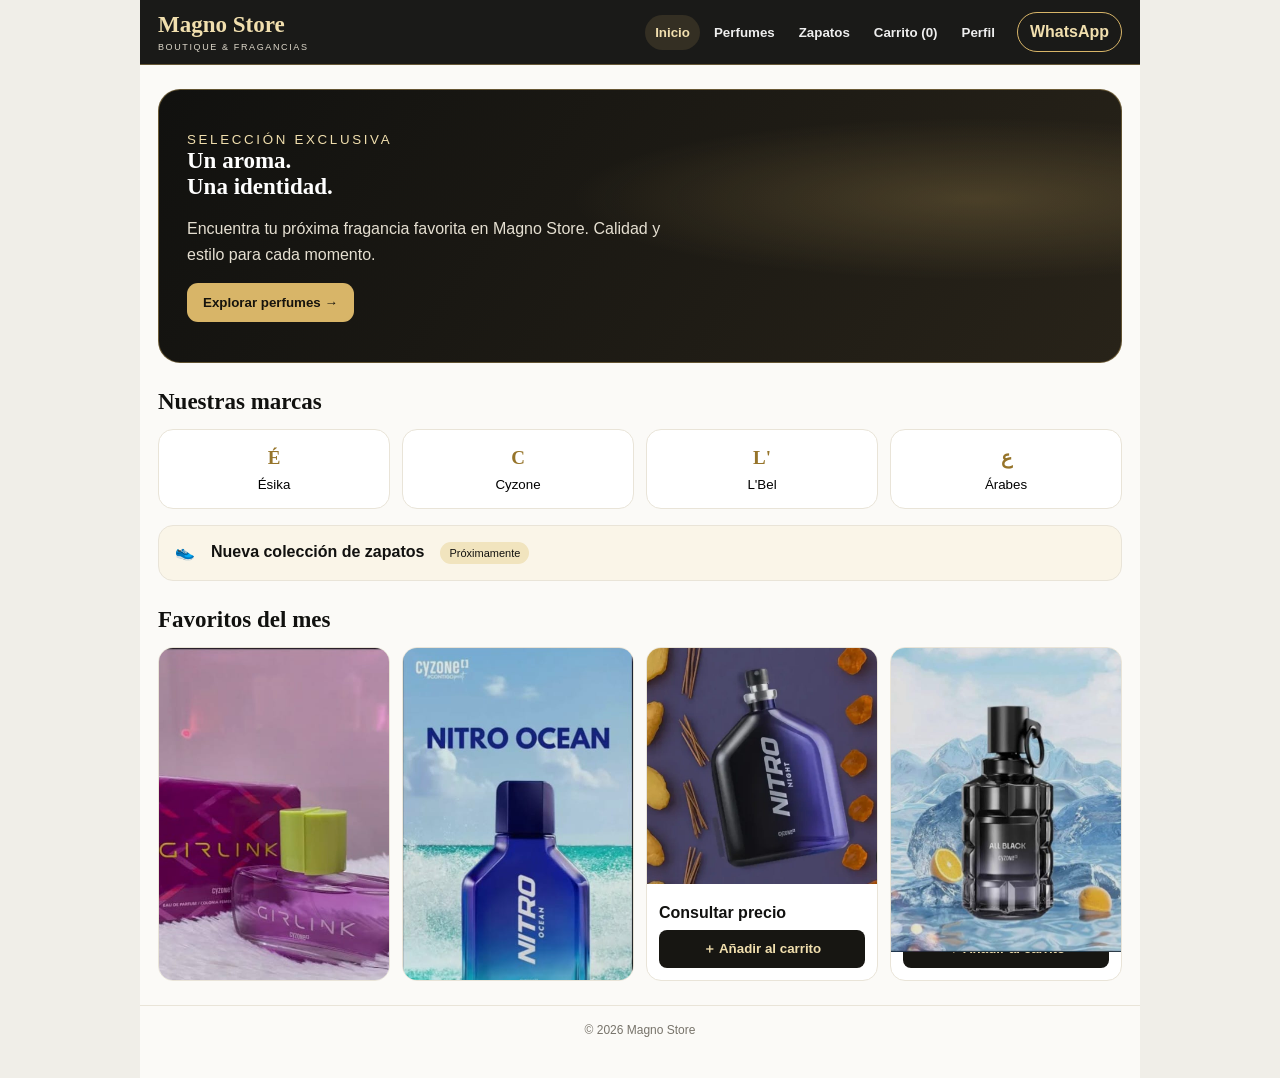
==== index.html @ 3f9967f3 "Add iPhone and Safari PWA installation support" ====
<!doctype html>
<html lang="es">
<head>
  <meta charset="utf-8">
  <meta name="viewport" content="width=device-width, initial-scale=1, viewport-fit=cover">
  <meta name="theme-color" content="#11110f">
  <meta name="description" content="Descubre fragancias exclusivas de Magno Store y haz tu pedido por WhatsApp.">
  <meta name="apple-mobile-web-app-capable" content="yes">
  <meta name="apple-mobile-web-app-status-bar-style" content="black-translucent">
  <meta name="apple-mobile-web-app-title" content="Magno Store">
  <meta name="format-detection" content="telephone=no">
  <title>Magno Store | Boutique &amp; Fragancias</title>
  <link rel="manifest" href="./manifest.json">
  <link rel="icon" href="./icons/icon.svg" type="image/svg+xml">
  <link rel="apple-touch-icon" href="./logo.png">
  <link rel="apple-touch-startup-image" href="./logo.png">
  <style>
    :root{color-scheme:light;--ink:#11110f;--gold:#d8b568;--gold-light:#f1dfae;--paper:#fbfaf7;--muted:#77736a;--line:#e9e4d8}*{box-sizing:border-box}body{margin:0;background:#f0eee8;color:var(--ink);font-family:Arial,sans-serif}.app{max-width:1000px;min-height:100vh;margin:auto;background:var(--paper);padding-bottom:24px;padding-top:env(safe-area-inset-top);padding-bottom:calc(24px + env(safe-area-inset-bottom))}.header{position:sticky;top:0;z-index:5;background:#11110ff5;color:white;border-bottom:1px solid #d8b56866}.header-inner{max-width:1000px;margin:auto;padding:12px 18px;display:flex;align-items:center;gap:12px;flex-wrap:wrap}.brand{margin-right:auto}.brand h1{font:700 23px Georgia,serif;color:var(--gold-light);margin:0}.brand p{margin:4px 0 0;font-size:9px;letter-spacing:.18em;text-transform:uppercase;color:#ded8ca}.nav{display:flex;gap:4px;overflow:auto}.nav button{white-space:nowrap;border:0;border-radius:20px;background:transparent;color:#eee;padding:10px;cursor:pointer;font-weight:700}.nav button.active{color:var(--gold-light);background:#d8b56822}.actions{display:flex;gap:8px}.support,.install{border:1px solid var(--gold);border-radius:22px;padding:10px 12px;background:var(--gold);color:#17140d;font-weight:800;text-decoration:none;white-space:nowrap}.support{background:transparent;color:var(--gold-light)}main{padding:24px 18px}.view{display:none}.view.active{display:block}.hero{padding:40px 28px;border:1px solid #d8b56866;border-radius:22px;background:radial-gradient(ellipse at 85% 40%,#d8b56838,transparent 35%),linear-gradient(125deg,#11110f,#282319);color:white}.hero small{color:var(--gold-light);letter-spacing:.2em;text-transform:uppercase}.hero h2{font:700 clamp(36px,7vw,58px)/1.08 Georgia,serif;margin:14px 0}.hero p{max-width:500px;line-height:1.6;color:#e5dfd1}.gold-btn{display:inline-block;border:0;border-radius:11px;padding:12px 16px;background:var(--gold);color:#17140d;font-weight:800;text-decoration:none;cursor:pointer}.section-head{display:flex;align-items:center;justify-content:space-between;margin:26px 0 14px}.section-head h2,.view h2{font:700 23px Georgia,serif;margin:0}.brand-grid,.products{display:grid;grid-template-columns:repeat(4,minmax(0,1fr));gap:12px}.brand-card,.product,.panel{background:white;border:1px solid var(--line);border-radius:15px}.brand-card{padding:16px;text-align:center;cursor:pointer}.brand-card b{display:block;color:#96742a;font:700 19px Georgia;margin-bottom:8px}.shoe{margin-top:16px;padding:16px;border:1px solid var(--line);border-radius:15px;background:#faf5e8;cursor:pointer}.search{width:100%;margin:12px 0;padding:13px;border:1px solid var(--line);border-radius:11px;font-size:16px}.filters{display:flex;gap:8px;overflow:auto;margin:8px 0}.filter{border:1px solid var(--line);border-radius:20px;background:white;padding:9px 13px;white-space:nowrap;cursor:pointer}.filter.active{background:#171612;color:var(--gold-light)}.product{overflow:hidden}.product-art{height:180px;background:#f2ecdc;display:grid;place-items:center;cursor:zoom-in;position:relative}.product-art img{width:100%;height:100%;object-fit:contain}.product-art img.failed{visibility:hidden}.product-art .image-fallback{display:none;position:absolute;color:var(--muted);font-size:13px;text-align:center;padding:12px}.product-art img.failed+.image-fallback{display:block}.product-info{padding:12px}.product-info h3{font:700 17px Georgia,serif;margin:0 0 6px}.product-info p{min-height:30px;color:var(--muted);font-size:12px;margin:0 0 8px}.product-info strong{display:block;margin:8px 0}.product-info button{width:100%;border:0;border-radius:8px;background:#171612;color:var(--gold-light);padding:10px;cursor:pointer;font-weight:700}.panel{padding:18px;margin:14px 0}.empty{padding:22px;text-align:center;border:1px solid var(--line);border-radius:14px;background:white}.cart-row{display:flex;align-items:center;justify-content:space-between;gap:12px;padding:12px;margin:9px 0;background:white;border:1px solid var(--line);border-radius:13px}.qty button{padding:6px 10px;cursor:pointer}.badge{display:inline-block;background:#f1e4be;border-radius:20px;padding:5px 9px;font-size:11px}.toast{position:fixed;bottom:calc(18px + env(safe-area-inset-bottom));left:50%;transform:translateX(-50%);background:#171612;color:white;padding:12px 17px;border-radius:30px;display:none;z-index:10}.toast.show{display:block}footer{text-align:center;border-top:1px solid var(--line);padding:17px;color:var(--muted);font-size:12px}.modal{position:fixed;inset:0;z-index:20;background:#000d;display:none;align-items:center;justify-content:center;padding:20px}.modal.open{display:flex}.modal img{max-width:min(92vw,680px);max-height:82vh;object-fit:contain;background:white;border-radius:12px}.modal-close{position:absolute;top:18px;right:18px;border:0;border-radius:50%;width:42px;height:42px;font-size:24px;cursor:pointer}.ios-install{display:none;margin:12px 18px;padding:12px 14px;border:1px solid var(--gold);border-radius:12px;background:#fff9e8;text-align:center;font-size:13px}.ios-install.show{display:block}@media(max-width:700px){.header-inner{padding:10px 12px}.nav{order:3;flex-basis:100%}.nav button{padding:8px}.support{display:none}main{padding:16px 13px}.hero{padding:30px 20px}.brand-grid{grid-template-columns:repeat(4,1fr);gap:7px}.brand-card{padding:12px 4px;font-size:11px}.products{grid-template-columns:repeat(2,minmax(0,1fr));gap:9px}.product-art{height:150px}.product-info{padding:10px}.product-info h3{font-size:15px}}
  </style>
</head>
<body>
<div class="app">
<header class="header"><div class="header-inner"><div class="brand"><h1>Magno Store</h1><p>Boutique &amp; Fragancias</p></div><nav class="nav" aria-label="Navegación"><button class="active" data-tab="inicio" onclick="tab('inicio')">Inicio</button><button data-tab="perfumes" onclick="tab('perfumes')">Perfumes</button><button data-tab="zapatos" onclick="tab('zapatos')">Zapatos</button><button data-tab="carrito" onclick="tab('carrito')">Carrito (<span id="cart-count">0</span>)</button><button data-tab="perfil" onclick="tab('perfil')">Perfil</button></nav><div class="actions"><a class="support" href="https://wa.me/584142607437" target="_blank" rel="noopener">WhatsApp</a></div></div></header>
<div id="ios-install" class="ios-install">En Safari: toca <strong>Compartir</strong> y luego <strong>Agregar a Inicio</strong>.</div>
<main>
<section class="view active" id="view-inicio"><div class="hero"><small>Selección exclusiva</small><h2>Un aroma.<br>Una identidad.</h2><p>Encuentra tu próxima fragancia favorita en Magno Store. Calidad y estilo para cada momento.</p><button class="gold-btn" onclick="tab('perfumes')">Explorar perfumes →</button></div><div class="section-head"><h2>Nuestras marcas</h2></div><div class="brand-grid"><button class="brand-card" onclick="brand('Ésika')"><b>É</b>Ésika</button><button class="brand-card" onclick="brand('Cyzone')"><b>C</b>Cyzone</button><button class="brand-card" onclick="brand('L’Bel')"><b>L'</b>L'Bel</button><button class="brand-card" onclick="brand('Árabes')"><b>ع</b>Árabes</button></div><div class="shoe" onclick="tab('zapatos')">👟　<strong>Nueva colección de zapatos</strong>　<span class="badge">Próximamente</span></div><div class="section-head"><h2>Favoritos del mes</h2></div><div id="featured" class="products"></div></section>
<section class="view" id="view-perfumes"><div class="section-head"><h2>Catálogo de perfumes</h2></div><input id="search" class="search" type="search" placeholder="Buscar perfume, marca o aroma" oninput="render()"><div class="filters"><button class="filter active" data-brand="Todas" onclick="brand('Todas')">Todas</button><button class="filter" data-brand="Ésika" onclick="brand('Ésika')">Ésika</button><button class="filter" data-brand="Cyzone" onclick="brand('Cyzone')">Cyzone</button><button class="filter" data-brand="L’Bel" onclick="brand('L’Bel')">L'Bel</button><button class="filter" data-brand="Árabes" onclick="brand('Árabes')">Árabes</button></div><p id="results"></p><div id="products" class="products"></div></section>
<section class="view" id="view-zapatos"><div class="panel" style="text-align:center"><span class="badge">PRÓXIMAMENTE</span><h2 style="margin:15px">Nueva colección de calzado</h2><p>Estamos preparando nuevos modelos para ti.</p><a class="gold-btn" href="https://wa.me/584142607437?text=Quiero%20un%20aviso%20cuando%20lleguen%20los%20zapatos" target="_blank" rel="noopener">Avisarme por WhatsApp</a></div></section>
<section class="view" id="view-carrito"><div class="section-head"><h2>Tu carrito</h2><button onclick="clearCart()">Vaciar</button></div><div id="cart-items"></div><div id="cart-empty" class="empty">Tu carrito está vacío.</div><div class="panel" id="summary" hidden><strong>Total estimado: <span id="total"></span></strong><p>Envío a coordinar.</p><button class="gold-btn" onclick="checkout()">Enviar pedido por WhatsApp</button></div></section>
<section class="view" id="view-perfil"><div class="panel"><span class="badge">CLIENTE MAGNO</span><h2 style="margin-top:12px">Magno Store Club</h2><p>Atención personalizada: 0414-2607437</p><a class="gold-btn" href="https://wa.me/584142607437" target="_blank" rel="noopener">Contactar por WhatsApp</a></div><h2>Historial de pedidos</h2><div id="orders"></div></section>
</main><footer>© <span id="year"></span> Magno Store</footer></div><div class="toast" id="toast" role="status"></div><div class="modal" id="image-modal" role="dialog" aria-modal="true" aria-label="Imagen ampliada"><button class="modal-close" type="button" onclick="closeModal()" aria-label="Cerrar">×</button><img id="modal-image" alt=""></div>
<script>
const products=[{id:1,n:'Girlink',b:'Cyzone',d:'Perfume Cyzone',p:0,img:'cyzone girlink.png',f:1},{id:2,n:'Nitro Ocean',b:'Cyzone',d:'Perfume Cyzone',p:0,img:'cyzone nitro ocean.png',f:1},{id:3,n:'Nitro Night',b:'Cyzone',d:'Perfume Cyzone',p:0,img:'cyzone nitro night.png',f:1},{id:4,n:'All Black',b:'Cyzone',d:'Perfume Cyzone',p:0,img:'cyzone  all black.png',f:1},{id:5,n:'Nitro',b:'Cyzone',d:'Perfume Cyzone',p:0,img:'cyzone nitro.png'},{id:6,n:'Dancing',b:'Cyzone',d:'Perfume Cyzone',p:0,img:'cyzone dancing.png'},{id:7,n:'Mystic Star',b:'Cyzone',d:'Perfume Cyzone',p:0,img:'cyzone mystic star.png'}];let selected='Todas';function read(k){try{return JSON.parse(localStorage.getItem(k))||[]}catch{return[]}}let cart=read('magno-cart'),orders=read('magno-orders');function persist(){localStorage.setItem('magno-cart',JSON.stringify(cart));localStorage.setItem('magno-orders',JSON.stringify(orders))}function tab(t){document.querySelectorAll('.view').forEach(x=>x.classList.toggle('active',x.id==='view-'+t));document.querySelectorAll('.nav button').forEach(x=>x.classList.toggle('active',x.dataset.tab===t));scrollTo(0,0);if(t==='carrito')drawCart()}function brand(b){selected=b;document.querySelectorAll('.filter').forEach(x=>x.classList.toggle('active',x.dataset.brand===b));tab('perfumes');render()}function imagePath(path){return encodeURI(path)}function openModal(src,name){document.getElementById('modal-image').src=src;document.getElementById('modal-image').alt=name;document.getElementById('image-modal').classList.add('open')}function closeModal(){document.getElementById('image-modal').classList.remove('open')}function card(p){const src=imagePath(p.img);return `<article class="product"><div class="product-art" role="button" tabindex="0" aria-label="Ampliar foto de ${p.n}" onclick="openModal('${src}','${p.n}')" onkeydown="if(event.key==='Enter'||event.key===' '){event.preventDefault();openModal('${src}','${p.n}')}"><img src="${src}" alt="${p.n}" loading="lazy" onerror="this.classList.add('failed')"><span class="image-fallback">Imagen no disponible: ${p.n}</span></div><div class="product-info"><h3>${p.n}</h3><p>${p.d}</p><strong>${p.p?('$'+p.p.toFixed(2)):'Consultar precio'}</strong><button type="button" onclick="add(${p.id})">＋ Añadir al carrito</button></div></article>`}function render(){const q=(document.getElementById('search')?.value||'').toLowerCase();const found=products.filter(p=>(selected==='Todas'||p.b===selected)&&`${p.n} ${p.b} ${p.d}`.toLowerCase().includes(q));document.getElementById('products').innerHTML=found.length?found.map(card).join(''):'<div class="empty">No hay resultados.</div>';document.getElementById('results').textContent=`${found.length} fragancias`;document.getElementById('featured').innerHTML=products.filter(p=>p.f).map(card).join('')}function add(id){const p=products.find(x=>x.id===id),old=cart.find(x=>x.id===id);if(old)old.q++;else cart.push({...p,q:1});persist();drawCart();toast('Agregado al carrito')}function change(id,d){const x=cart.find(y=>y.id===id);if(x)x.q+=d;cart=cart.filter(x=>x.q>0);persist();drawCart()}function clearCart(){cart=[];persist();drawCart()}function drawCart(){const count=cart.reduce((s,x)=>s+x.q,0),unknown=cart.some(x=>!x.p),sum=cart.reduce((s,x)=>s+x.q*(x.p||0),0);document.getElementById('cart-count').textContent=count;document.getElementById('cart-empty').hidden=!!count;document.getElementById('summary').hidden=!count;document.getElementById('total').textContent=unknown?'Por confirmar':'$'+sum.toFixed(2);document.getElementById('cart-items').innerHTML=cart.map(x=>`<div class="cart-row"><span>${x.n} · ${x.p?'$'+x.p.toFixed(2):'Precio por confirmar'}</span><div class="qty"><button onclick="change(${x.id},-1)">−</button> ${x.q} <button onclick="change(${x.id},1)">＋</button></div></div>`).join('')}function checkout(){if(!cart.length)return;const lines=cart.map(x=>`${x.q}x ${x.n}`).join('\n'),total=cart.some(x=>!x.p)?'Por confirmar':'$'+cart.reduce((s,x)=>s+x.q*x.p,0).toFixed(2);window.open('https://wa.me/584142607437?text='+encodeURIComponent(`Hola Magno Store, quiero hacer este pedido:\n${lines}\nTotal: ${total}. Por favor confirmen el precio.`),'_blank');orders.unshift({date:new Date().toLocaleDateString('es'),text:lines,total});persist();drawOrders()}function drawOrders(){document.getElementById('orders').innerHTML=orders.map(x=>`<div class="panel">${x.date}<p>${x.text}</p>Total: ${x.total}</div>`).join('')||'<p>Aún no hay pedidos.</p>'}function toast(text){const e=document.getElementById('toast');e.textContent=text;e.classList.add('show');setTimeout(()=>e.classList.remove('show'),2500)}document.getElementById('year').textContent=new Date().getFullYear();document.getElementById('image-modal').addEventListener('click',e=>{if(e.target.id==='image-modal')closeModal()});document.addEventListener('keydown',e=>{if(e.key==='Escape')closeModal()});const isIOS=/iPad|iPhone|iPod/.test(navigator.userAgent)&&!window.MSStream;const isStandalone=window.navigator.standalone||window.matchMedia('(display-mode: standalone)').matches;if(isIOS&&!isStandalone)document.getElementById('ios-install').classList.add('show');render();drawCart();drawOrders();if('serviceWorker'in navigator&&location.protocol!=='file:')addEventListener('load',()=>navigator.serviceWorker.register('./sw.js').catch(console.error));
</script></body></html>
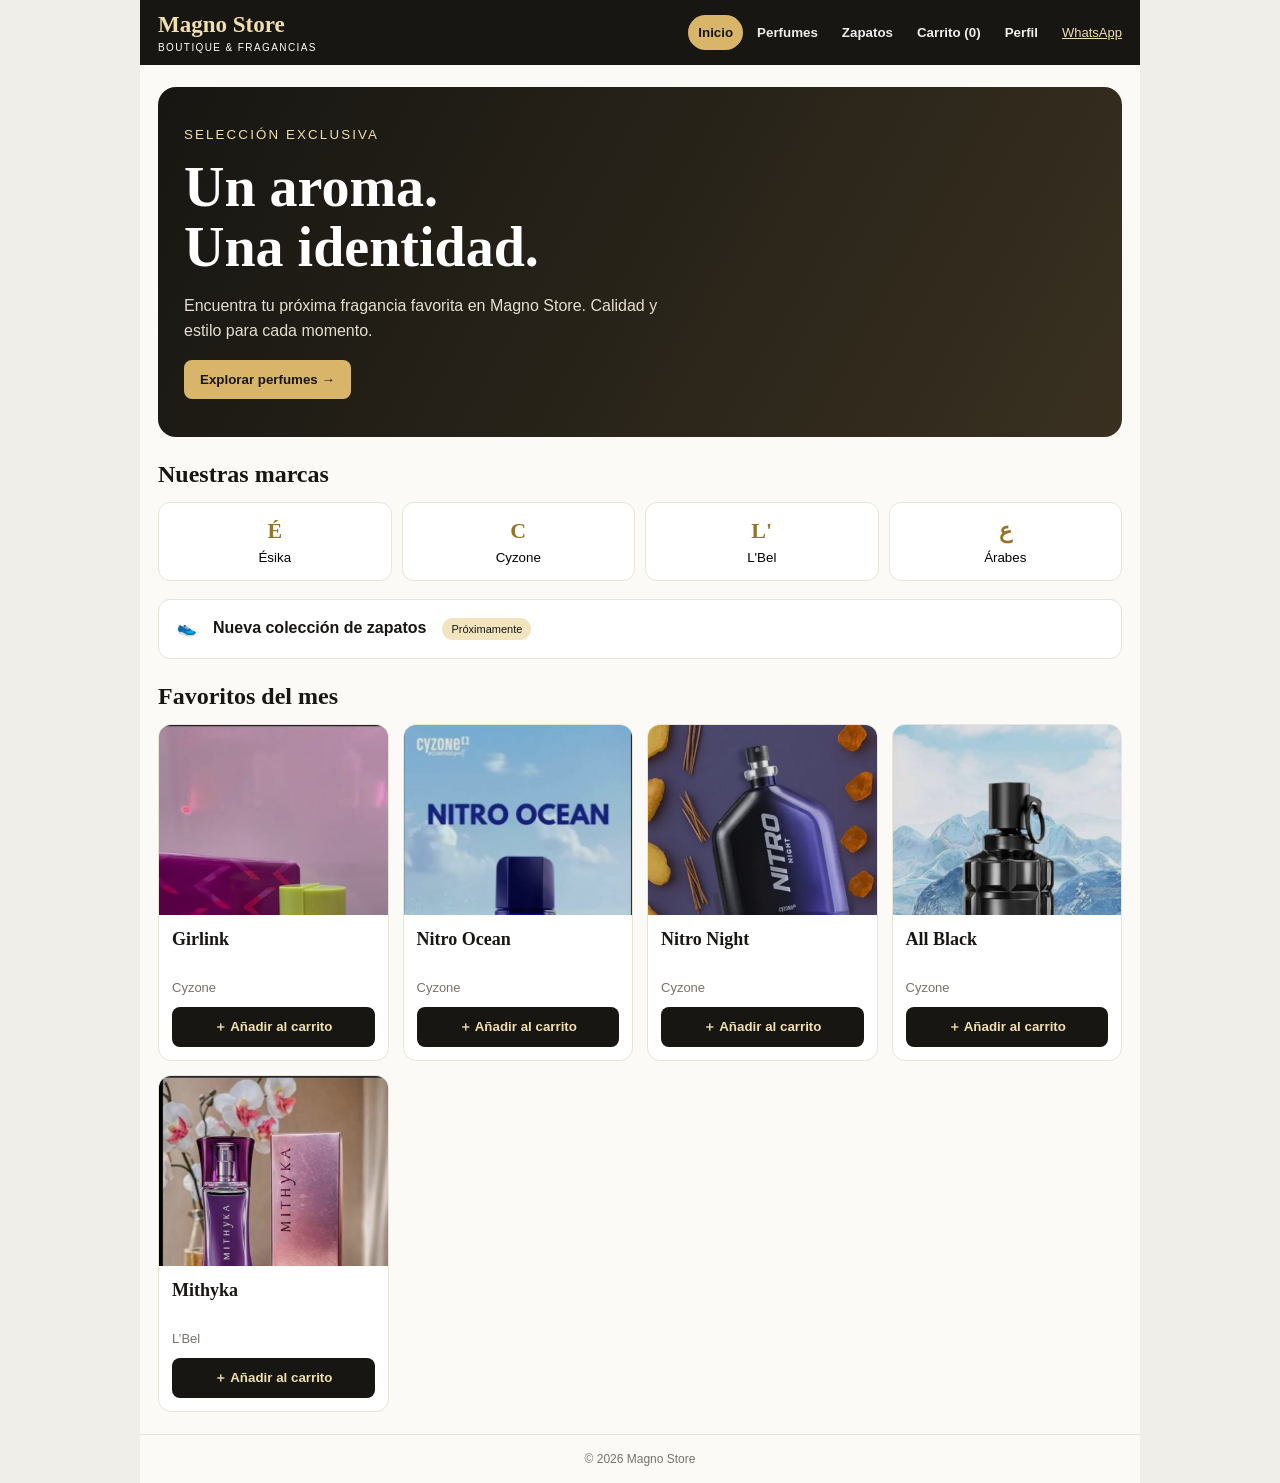
==== commit 242d211d: "Show each perfume name clearly beneath its matching image" ====
--- a/index.html
+++ b/index.html
@@ -8,27 +8,51 @@
   <meta name="apple-mobile-web-app-capable" content="yes">
   <meta name="apple-mobile-web-app-status-bar-style" content="black-translucent">
   <meta name="apple-mobile-web-app-title" content="Magno Store">
-  <meta name="format-detection" content="telephone=no">
   <title>Magno Store | Boutique &amp; Fragancias</title>
   <link rel="manifest" href="./manifest.json">
   <link rel="icon" href="./icons/icon.svg" type="image/svg+xml">
   <link rel="apple-touch-icon" href="./logo.png">
-  <link rel="apple-touch-startup-image" href="./logo.png">
   <style>
-    :root{color-scheme:light;--ink:#11110f;--gold:#d8b568;--gold-light:#f1dfae;--paper:#fbfaf7;--muted:#77736a;--line:#e9e4d8}*{box-sizing:border-box}body{margin:0;background:#f0eee8;color:var(--ink);font-family:Arial,sans-serif}.app{max-width:1000px;min-height:100vh;margin:auto;background:var(--paper);padding-bottom:24px;padding-top:env(safe-area-inset-top);padding-bottom:calc(24px + env(safe-area-inset-bottom))}.header{position:sticky;top:0;z-index:5;background:#11110ff5;color:white;border-bottom:1px solid #d8b56866}.header-inner{max-width:1000px;margin:auto;padding:12px 18px;display:flex;align-items:center;gap:12px;flex-wrap:wrap}.brand{margin-right:auto}.brand h1{font:700 23px Georgia,serif;color:var(--gold-light);margin:0}.brand p{margin:4px 0 0;font-size:9px;letter-spacing:.18em;text-transform:uppercase;color:#ded8ca}.nav{display:flex;gap:4px;overflow:auto}.nav button{white-space:nowrap;border:0;border-radius:20px;background:transparent;color:#eee;padding:10px;cursor:pointer;font-weight:700}.nav button.active{color:var(--gold-light);background:#d8b56822}.actions{display:flex;gap:8px}.support,.install{border:1px solid var(--gold);border-radius:22px;padding:10px 12px;background:var(--gold);color:#17140d;font-weight:800;text-decoration:none;white-space:nowrap}.support{background:transparent;color:var(--gold-light)}main{padding:24px 18px}.view{display:none}.view.active{display:block}.hero{padding:40px 28px;border:1px solid #d8b56866;border-radius:22px;background:radial-gradient(ellipse at 85% 40%,#d8b56838,transparent 35%),linear-gradient(125deg,#11110f,#282319);color:white}.hero small{color:var(--gold-light);letter-spacing:.2em;text-transform:uppercase}.hero h2{font:700 clamp(36px,7vw,58px)/1.08 Georgia,serif;margin:14px 0}.hero p{max-width:500px;line-height:1.6;color:#e5dfd1}.gold-btn{display:inline-block;border:0;border-radius:11px;padding:12px 16px;background:var(--gold);color:#17140d;font-weight:800;text-decoration:none;cursor:pointer}.section-head{display:flex;align-items:center;justify-content:space-between;margin:26px 0 14px}.section-head h2,.view h2{font:700 23px Georgia,serif;margin:0}.brand-grid,.products{display:grid;grid-template-columns:repeat(4,minmax(0,1fr));gap:12px}.brand-card,.product,.panel{background:white;border:1px solid var(--line);border-radius:15px}.brand-card{padding:16px;text-align:center;cursor:pointer}.brand-card b{display:block;color:#96742a;font:700 19px Georgia;margin-bottom:8px}.shoe{margin-top:16px;padding:16px;border:1px solid var(--line);border-radius:15px;background:#faf5e8;cursor:pointer}.search{width:100%;margin:12px 0;padding:13px;border:1px solid var(--line);border-radius:11px;font-size:16px}.filters{display:flex;gap:8px;overflow:auto;margin:8px 0}.filter{border:1px solid var(--line);border-radius:20px;background:white;padding:9px 13px;white-space:nowrap;cursor:pointer}.filter.active{background:#171612;color:var(--gold-light)}.product{overflow:hidden}.product-art{height:180px;background:#f2ecdc;display:grid;place-items:center;cursor:zoom-in;position:relative}.product-art img{width:100%;height:100%;object-fit:contain}.product-art img.failed{visibility:hidden}.product-art .image-fallback{display:none;position:absolute;color:var(--muted);font-size:13px;text-align:center;padding:12px}.product-art img.failed+.image-fallback{display:block}.product-info{padding:12px}.product-info h3{font:700 17px Georgia,serif;margin:0 0 6px}.product-info p{min-height:30px;color:var(--muted);font-size:12px;margin:0 0 8px}.product-info strong{display:block;margin:8px 0}.product-info button{width:100%;border:0;border-radius:8px;background:#171612;color:var(--gold-light);padding:10px;cursor:pointer;font-weight:700}.panel{padding:18px;margin:14px 0}.empty{padding:22px;text-align:center;border:1px solid var(--line);border-radius:14px;background:white}.cart-row{display:flex;align-items:center;justify-content:space-between;gap:12px;padding:12px;margin:9px 0;background:white;border:1px solid var(--line);border-radius:13px}.qty button{padding:6px 10px;cursor:pointer}.badge{display:inline-block;background:#f1e4be;border-radius:20px;padding:5px 9px;font-size:11px}.toast{position:fixed;bottom:calc(18px + env(safe-area-inset-bottom));left:50%;transform:translateX(-50%);background:#171612;color:white;padding:12px 17px;border-radius:30px;display:none;z-index:10}.toast.show{display:block}footer{text-align:center;border-top:1px solid var(--line);padding:17px;color:var(--muted);font-size:12px}.modal{position:fixed;inset:0;z-index:20;background:#000d;display:none;align-items:center;justify-content:center;padding:20px}.modal.open{display:flex}.modal img{max-width:min(92vw,680px);max-height:82vh;object-fit:contain;background:white;border-radius:12px}.modal-close{position:absolute;top:18px;right:18px;border:0;border-radius:50%;width:42px;height:42px;font-size:24px;cursor:pointer}.ios-install{display:none;margin:12px 18px;padding:12px 14px;border:1px solid var(--gold);border-radius:12px;background:#fff9e8;text-align:center;font-size:13px}.ios-install.show{display:block}@media(max-width:700px){.header-inner{padding:10px 12px}.nav{order:3;flex-basis:100%}.nav button{padding:8px}.support{display:none}main{padding:16px 13px}.hero{padding:30px 20px}.brand-grid{grid-template-columns:repeat(4,1fr);gap:7px}.brand-card{padding:12px 4px;font-size:11px}.products{grid-template-columns:repeat(2,minmax(0,1fr));gap:9px}.product-art{height:150px}.product-info{padding:10px}.product-info h3{font-size:15px}}
+    :root{color-scheme:light;--ink:#171612;--gold:#d8b568;--paper:#fbfaf7;--muted:#77736a;--line:#e9e4d8}*{box-sizing:border-box}body{margin:0;background:#f0eee8;color:var(--ink);font-family:Arial,sans-serif}.app{max-width:1000px;min-height:100vh;margin:auto;background:var(--paper);padding-bottom:env(safe-area-inset-bottom)}.header{position:sticky;top:0;z-index:5;background:#171612;color:#fff}.header-inner{padding:12px 18px;display:flex;align-items:center;gap:14px;flex-wrap:wrap}.brand{margin-right:auto}.brand h1{font:700 23px Georgia,serif;color:#f1dfae;margin:0}.brand p{margin:4px 0 0;font-size:10px;letter-spacing:.14em;text-transform:uppercase}.nav{display:flex;gap:4px;overflow:auto}.nav button{white-space:nowrap;border:0;border-radius:20px;background:transparent;color:#eee;padding:10px;cursor:pointer;font-weight:bold}.nav button.active{background:#d8b568;color:#171612}.support{color:#f1dfae;font-size:13px}main{padding:22px 18px}.view{display:none}.view.active{display:block}.hero{padding:38px 26px;border-radius:18px;background:linear-gradient(120deg,#171612,#393020);color:white}.hero small{color:#f1dfae;letter-spacing:.16em;text-transform:uppercase}.hero h2{font:700 clamp(36px,7vw,56px)/1.08 Georgia,serif;margin:14px 0}.hero p{max-width:500px;line-height:1.55;color:#e5dfd1}.gold-btn{display:inline-block;border:0;border-radius:8px;padding:12px 16px;background:var(--gold);color:#171612;font-weight:bold;text-decoration:none;cursor:pointer}.section-head{display:flex;align-items:center;justify-content:space-between;margin:24px 0 14px}.section-head h2{font:700 24px Georgia,serif;margin:0}.brand-grid{display:grid;grid-template-columns:repeat(4,1fr);gap:10px}.brand-card{padding:15px;background:#fff;border:1px solid var(--line);border-radius:12px;cursor:pointer}.brand-card b{display:block;font:700 22px Georgia;color:#96742a;margin-bottom:6px}.shoe,.panel{padding:18px;margin:18px 0;background:#fff;border:1px solid var(--line);border-radius:12px}.search{width:100%;margin:12px 0;padding:13px;border:1px solid var(--line);border-radius:10px;font-size:16px}.filters{display:flex;gap:8px;overflow:auto;margin:8px 0 14px}.filter{border:1px solid var(--line);border-radius:20px;background:white;padding:9px 13px;white-space:nowrap;cursor:pointer}.filter.active{background:#171612;color:#f1dfae}.products{display:grid;grid-template-columns:repeat(4,minmax(0,1fr));gap:14px}.product{overflow:hidden;background:#fff;border:1px solid var(--line);border-radius:13px;display:flex;flex-direction:column}.product-art{height:190px;background:#f5f0e5;display:grid;place-items:center;overflow:hidden}.product-art img{width:100%;height:100%;object-fit:contain;cursor:zoom-in}.product-info{display:flex;flex-direction:column;align-items:stretch;flex:1;padding:13px}.product-info h3{display:block;min-height:2.5em;margin:0 0 7px;color:#171612;font:700 18px/1.25 Georgia,serif;visibility:visible;opacity:1}.product-info p{margin:0 0 12px;color:var(--muted);font-size:13px}.product-info button{width:100%;margin-top:auto;border:0;border-radius:8px;background:#171612;color:#f1dfae;padding:11px 8px;cursor:pointer;font-weight:bold}.empty{padding:22px;text-align:center;border:1px solid var(--line);border-radius:12px;background:white}.cart-row{display:flex;align-items:center;justify-content:space-between;gap:12px;padding:12px;margin:9px 0;background:white;border:1px solid var(--line);border-radius:10px}.qty button{padding:6px 10px;cursor:pointer}.badge{display:inline-block;background:#f1e4be;border-radius:20px;padding:5px 9px;font-size:11px}.toast{position:fixed;bottom:calc(18px + env(safe-area-inset-bottom));left:50%;transform:translateX(-50%);background:#171612;color:white;padding:12px 17px;border-radius:30px;display:none;z-index:10}.toast.show{display:block}.modal{position:fixed;inset:0;z-index:20;background:#000d;display:none;align-items:center;justify-content:center;padding:20px}.modal.open{display:flex}.modal img{max-width:92vw;max-height:82vh;object-fit:contain;background:white;border-radius:12px}.modal-close{position:absolute;top:18px;right:18px;border:0;border-radius:50%;width:42px;height:42px;font-size:24px;cursor:pointer}footer{text-align:center;border-top:1px solid var(--line);padding:17px;color:var(--muted);font-size:12px}.ios-tip{display:none;padding:10px;text-align:center;background:#f8efd9;font-size:13px}.ios-tip.show{display:block}@media(max-width:700px){.header-inner{padding:10px 12px}.nav{order:3;flex-basis:100%;justify-content:space-between}.nav button{padding:8px 6px;font-size:12px}.support{display:none}main{padding:15px 12px}.hero{padding:30px 19px}.brand-grid{grid-template-columns:repeat(4,1fr);gap:6px}.brand-card{padding:11px 3px;font-size:11px}.products{grid-template-columns:repeat(2,minmax(0,1fr));gap:9px}.product-art{height:155px}.product-info{padding:10px}.product-info h3{font-size:16px;min-height:2.5em}.product-info button{font-size:12px;padding:10px 5px}}
   </style>
 </head>
 <body>
 <div class="app">
-<header class="header"><div class="header-inner"><div class="brand"><h1>Magno Store</h1><p>Boutique &amp; Fragancias</p></div><nav class="nav" aria-label="Navegación"><button class="active" data-tab="inicio" onclick="tab('inicio')">Inicio</button><button data-tab="perfumes" onclick="tab('perfumes')">Perfumes</button><button data-tab="zapatos" onclick="tab('zapatos')">Zapatos</button><button data-tab="carrito" onclick="tab('carrito')">Carrito (<span id="cart-count">0</span>)</button><button data-tab="perfil" onclick="tab('perfil')">Perfil</button></nav><div class="actions"><a class="support" href="https://wa.me/584142607437" target="_blank" rel="noopener">WhatsApp</a></div></div></header>
-<div id="ios-install" class="ios-install">En Safari: toca <strong>Compartir</strong> y luego <strong>Agregar a Inicio</strong>.</div>
+<header class="header"><div class="header-inner"><div class="brand"><h1>Magno Store</h1><p>Boutique &amp; Fragancias</p></div><nav class="nav" aria-label="Navegación"><button class="active" data-tab="inicio" onclick="tab('inicio')">Inicio</button><button data-tab="perfumes" onclick="tab('perfumes')">Perfumes</button><button data-tab="zapatos" onclick="tab('zapatos')">Zapatos</button><button data-tab="carrito" onclick="tab('carrito')">Carrito (<span id="cart-count">0</span>)</button><button data-tab="perfil" onclick="tab('perfil')">Perfil</button></nav><a class="support" href="https://wa.me/584142607437" target="_blank" rel="noopener">WhatsApp</a></div></header>
+<div class="ios-tip" id="ios-tip">En iPhone: abre en Safari, toca Compartir y elige «Agregar a pantalla de inicio».</div>
 <main>
 <section class="view active" id="view-inicio"><div class="hero"><small>Selección exclusiva</small><h2>Un aroma.<br>Una identidad.</h2><p>Encuentra tu próxima fragancia favorita en Magno Store. Calidad y estilo para cada momento.</p><button class="gold-btn" onclick="tab('perfumes')">Explorar perfumes →</button></div><div class="section-head"><h2>Nuestras marcas</h2></div><div class="brand-grid"><button class="brand-card" onclick="brand('Ésika')"><b>É</b>Ésika</button><button class="brand-card" onclick="brand('Cyzone')"><b>C</b>Cyzone</button><button class="brand-card" onclick="brand('L’Bel')"><b>L'</b>L'Bel</button><button class="brand-card" onclick="brand('Árabes')"><b>ع</b>Árabes</button></div><div class="shoe" onclick="tab('zapatos')">👟　<strong>Nueva colección de zapatos</strong>　<span class="badge">Próximamente</span></div><div class="section-head"><h2>Favoritos del mes</h2></div><div id="featured" class="products"></div></section>
-<section class="view" id="view-perfumes"><div class="section-head"><h2>Catálogo de perfumes</h2></div><input id="search" class="search" type="search" placeholder="Buscar perfume, marca o aroma" oninput="render()"><div class="filters"><button class="filter active" data-brand="Todas" onclick="brand('Todas')">Todas</button><button class="filter" data-brand="Ésika" onclick="brand('Ésika')">Ésika</button><button class="filter" data-brand="Cyzone" onclick="brand('Cyzone')">Cyzone</button><button class="filter" data-brand="L’Bel" onclick="brand('L’Bel')">L'Bel</button><button class="filter" data-brand="Árabes" onclick="brand('Árabes')">Árabes</button></div><p id="results"></p><div id="products" class="products"></div></section>
+<section class="view" id="view-perfumes"><div class="section-head"><h2>Catálogo de perfumes</h2></div><input id="search" class="search" type="search" placeholder="Buscar perfume, marca o aroma" oninput="render()"><div class="filters"><button class="filter active" data-brand="Todas" onclick="brand('Todas')">Todas</button><button class="filter" data-brand="Ésika" onclick="brand('Ésika')">Ésika</button><button class="filter" data-brand="Cyzone" onclick="brand('Cyzone')">Cyzone</button><button class="filter" data-brand="L’Bel" onclick="brand('L’Bel')">L'Bel</button><button class="filter" data-brand="Árabes" onclick="brand('Árabes')">Árabes</button></div><p id="results" aria-live="polite"></p><div id="products" class="products"></div></section>
 <section class="view" id="view-zapatos"><div class="panel" style="text-align:center"><span class="badge">PRÓXIMAMENTE</span><h2 style="margin:15px">Nueva colección de calzado</h2><p>Estamos preparando nuevos modelos para ti.</p><a class="gold-btn" href="https://wa.me/584142607437?text=Quiero%20un%20aviso%20cuando%20lleguen%20los%20zapatos" target="_blank" rel="noopener">Avisarme por WhatsApp</a></div></section>
-<section class="view" id="view-carrito"><div class="section-head"><h2>Tu carrito</h2><button onclick="clearCart()">Vaciar</button></div><div id="cart-items"></div><div id="cart-empty" class="empty">Tu carrito está vacío.</div><div class="panel" id="summary" hidden><strong>Total estimado: <span id="total"></span></strong><p>Envío a coordinar.</p><button class="gold-btn" onclick="checkout()">Enviar pedido por WhatsApp</button></div></section>
+<section class="view" id="view-carrito"><div class="section-head"><h2>Tu carrito</h2><button onclick="clearCart()">Vaciar</button></div><div id="cart-items"></div><div id="cart-empty" class="empty">Tu carrito está vacío.</div><div class="panel" id="summary" hidden><strong>Precio: por confirmar</strong><p>Envío a coordinar.</p><button class="gold-btn" onclick="checkout()">Enviar pedido por WhatsApp</button></div></section>
 <section class="view" id="view-perfil"><div class="panel"><span class="badge">CLIENTE MAGNO</span><h2 style="margin-top:12px">Magno Store Club</h2><p>Atención personalizada: 0414-2607437</p><a class="gold-btn" href="https://wa.me/584142607437" target="_blank" rel="noopener">Contactar por WhatsApp</a></div><h2>Historial de pedidos</h2><div id="orders"></div></section>
 </main><footer>© <span id="year"></span> Magno Store</footer></div><div class="toast" id="toast" role="status"></div><div class="modal" id="image-modal" role="dialog" aria-modal="true" aria-label="Imagen ampliada"><button class="modal-close" type="button" onclick="closeModal()" aria-label="Cerrar">×</button><img id="modal-image" alt=""></div>
 <script>
-const products=[{id:1,n:'Girlink',b:'Cyzone',d:'Perfume Cyzone',p:0,img:'cyzone girlink.png',f:1},{id:2,n:'Nitro Ocean',b:'Cyzone',d:'Perfume Cyzone',p:0,img:'cyzone nitro ocean.png',f:1},{id:3,n:'Nitro Night',b:'Cyzone',d:'Perfume Cyzone',p:0,img:'cyzone nitro night.png',f:1},{id:4,n:'All Black',b:'Cyzone',d:'Perfume Cyzone',p:0,img:'cyzone  all black.png',f:1},{id:5,n:'Nitro',b:'Cyzone',d:'Perfume Cyzone',p:0,img:'cyzone nitro.png'},{id:6,n:'Dancing',b:'Cyzone',d:'Perfume Cyzone',p:0,img:'cyzone dancing.png'},{id:7,n:'Mystic Star',b:'Cyzone',d:'Perfume Cyzone',p:0,img:'cyzone mystic star.png'}];let selected='Todas';function read(k){try{return JSON.parse(localStorage.getItem(k))||[]}catch{return[]}}let cart=read('magno-cart'),orders=read('magno-orders');function persist(){localStorage.setItem('magno-cart',JSON.stringify(cart));localStorage.setItem('magno-orders',JSON.stringify(orders))}function tab(t){document.querySelectorAll('.view').forEach(x=>x.classList.toggle('active',x.id==='view-'+t));document.querySelectorAll('.nav button').forEach(x=>x.classList.toggle('active',x.dataset.tab===t));scrollTo(0,0);if(t==='carrito')drawCart()}function brand(b){selected=b;document.querySelectorAll('.filter').forEach(x=>x.classList.toggle('active',x.dataset.brand===b));tab('perfumes');render()}function imagePath(path){return encodeURI(path)}function openModal(src,name){document.getElementById('modal-image').src=src;document.getElementById('modal-image').alt=name;document.getElementById('image-modal').classList.add('open')}function closeModal(){document.getElementById('image-modal').classList.remove('open')}function card(p){const src=imagePath(p.img);return `<article class="product"><div class="product-art" role="button" tabindex="0" aria-label="Ampliar foto de ${p.n}" onclick="openModal('${src}','${p.n}')" onkeydown="if(event.key==='Enter'||event.key===' '){event.preventDefault();openModal('${src}','${p.n}')}"><img src="${src}" alt="${p.n}" loading="lazy" onerror="this.classList.add('failed')"><span class="image-fallback">Imagen no disponible: ${p.n}</span></div><div class="product-info"><h3>${p.n}</h3><p>${p.d}</p><strong>${p.p?('$'+p.p.toFixed(2)):'Consultar precio'}</strong><button type="button" onclick="add(${p.id})">＋ Añadir al carrito</button></div></article>`}function render(){const q=(document.getElementById('search')?.value||'').toLowerCase();const found=products.filter(p=>(selected==='Todas'||p.b===selected)&&`${p.n} ${p.b} ${p.d}`.toLowerCase().includes(q));document.getElementById('products').innerHTML=found.length?found.map(card).join(''):'<div class="empty">No hay resultados.</div>';document.getElementById('results').textContent=`${found.length} fragancias`;document.getElementById('featured').innerHTML=products.filter(p=>p.f).map(card).join('')}function add(id){const p=products.find(x=>x.id===id),old=cart.find(x=>x.id===id);if(old)old.q++;else cart.push({...p,q:1});persist();drawCart();toast('Agregado al carrito')}function change(id,d){const x=cart.find(y=>y.id===id);if(x)x.q+=d;cart=cart.filter(x=>x.q>0);persist();drawCart()}function clearCart(){cart=[];persist();drawCart()}function drawCart(){const count=cart.reduce((s,x)=>s+x.q,0),unknown=cart.some(x=>!x.p),sum=cart.reduce((s,x)=>s+x.q*(x.p||0),0);document.getElementById('cart-count').textContent=count;document.getElementById('cart-empty').hidden=!!count;document.getElementById('summary').hidden=!count;document.getElementById('total').textContent=unknown?'Por confirmar':'$'+sum.toFixed(2);document.getElementById('cart-items').innerHTML=cart.map(x=>`<div class="cart-row"><span>${x.n} · ${x.p?'$'+x.p.toFixed(2):'Precio por confirmar'}</span><div class="qty"><button onclick="change(${x.id},-1)">−</button> ${x.q} <button onclick="change(${x.id},1)">＋</button></div></div>`).join('')}function checkout(){if(!cart.length)return;const lines=cart.map(x=>`${x.q}x ${x.n}`).join('\n'),total=cart.some(x=>!x.p)?'Por confirmar':'$'+cart.reduce((s,x)=>s+x.q*x.p,0).toFixed(2);window.open('https://wa.me/584142607437?text='+encodeURIComponent(`Hola Magno Store, quiero hacer este pedido:\n${lines}\nTotal: ${total}. Por favor confirmen el precio.`),'_blank');orders.unshift({date:new Date().toLocaleDateString('es'),text:lines,total});persist();drawOrders()}function drawOrders(){document.getElementById('orders').innerHTML=orders.map(x=>`<div class="panel">${x.date}<p>${x.text}</p>Total: ${x.total}</div>`).join('')||'<p>Aún no hay pedidos.</p>'}function toast(text){const e=document.getElementById('toast');e.textContent=text;e.classList.add('show');setTimeout(()=>e.classList.remove('show'),2500)}document.getElementById('year').textContent=new Date().getFullYear();document.getElementById('image-modal').addEventListener('click',e=>{if(e.target.id==='image-modal')closeModal()});document.addEventListener('keydown',e=>{if(e.key==='Escape')closeModal()});const isIOS=/iPad|iPhone|iPod/.test(navigator.userAgent)&&!window.MSStream;const isStandalone=window.navigator.standalone||window.matchMedia('(display-mode: standalone)').matches;if(isIOS&&!isStandalone)document.getElementById('ios-install').classList.add('show');render();drawCart();drawOrders();if('serviceWorker'in navigator&&location.protocol!=='file:')addEventListener('load',()=>navigator.serviceWorker.register('./sw.js').catch(console.error));
+const products=[
+ {id:1,n:'Girlink',b:'Cyzone',d:'Perfume Cyzone',p:0,img:'cyzone girlink.png',f:1},
+ {id:2,n:'Nitro Ocean',b:'Cyzone',d:'Perfume Cyzone',p:0,img:'cyzone nitro ocean.png',f:1},
+ {id:3,n:'Nitro Night',b:'Cyzone',d:'Perfume Cyzone',p:0,img:'cyzone nitro night.png',f:1},
+ {id:4,n:'All Black',b:'Cyzone',d:'Perfume Cyzone',p:0,img:'cyzone  all black.png',f:1},
+ {id:5,n:'Nitro',b:'Cyzone',d:'Perfume Cyzone',p:0,img:'cyzone nitro.png'},
+ {id:6,n:'Dancing',b:'Cyzone',d:'Perfume Cyzone',p:0,img:'cyzone dancing.png'},
+ {id:7,n:'Mystic Star',b:'Cyzone',d:'Perfume Cyzone',p:0,img:'cyzone mystic star.png'},
+ {id:8,n:'Mithyka',b:'L’Bel',d:'Perfume L’Bel',p:0,img:"l'bel mithyka.png",f:1}
+];
+let selected='Todas';function read(key){try{return JSON.parse(localStorage.getItem(key))||[]}catch{return[]}}let cart=read('magno-cart'),orders=read('magno-orders');
+function imagePath(path){return encodeURI(path)}
+function card(p){const src=imagePath(p.img);return `<article class="product"><div class="product-art"><img src="${src}" alt="${p.n} - ${p.b}" loading="lazy" onclick="openModal('${src}','${p.n}')" onerror="this.alt='Imagen no disponible: ${p.n}'"></div><div class="product-info"><h3>${p.n}</h3><p>${p.b}</p><button type="button" onclick="add(${p.id})">＋ Añadir al carrito</button></div></article>`}
+function render(){const q=(document.getElementById('search')?.value||'').toLocaleLowerCase('es');const found=products.filter(p=>(selected==='Todas'||p.b===selected)&&`${p.n} ${p.b} ${p.d}`.toLocaleLowerCase('es').includes(q));document.getElementById('products').innerHTML=found.length?found.map(card).join(''):'<div class="empty">No hay resultados.</div>';document.getElementById('results').textContent=`${found.length} fragancias`;document.getElementById('featured').innerHTML=products.filter(p=>p.f).map(card).join('')}
+function tab(name){document.querySelectorAll('.view').forEach(v=>v.classList.toggle('active',v.id==='view-'+name));document.querySelectorAll('.nav button').forEach(b=>b.classList.toggle('active',b.dataset.tab===name));if(name==='carrito')drawCart();window.scrollTo(0,0)}
+function brand(name){selected=name;document.querySelectorAll('.filter').forEach(b=>b.classList.toggle('active',b.dataset.brand===name));tab('perfumes');render()}
+function persist(){localStorage.setItem('magno-cart',JSON.stringify(cart));localStorage.setItem('magno-orders',JSON.stringify(orders))}
+function add(id){const p=products.find(x=>x.id===id),old=cart.find(x=>x.id===id);if(old)old.q=(old.q||old.qty||0)+1;else cart.push({...p,q:1});persist();drawCart();toast(`${p.n} añadido al carrito`)}
+function change(id,delta){const item=cart.find(x=>x.id===id);if(item)item.q=(item.q||item.qty||1)+delta;cart=cart.filter(x=>(x.q||x.qty||0)>0);persist();drawCart()}
+function clearCart(){cart=[];persist();drawCart()}
+function drawCart(){const count=cart.reduce((sum,x)=>sum+(x.q||x.qty||0),0);document.getElementById('cart-count').textContent=count;document.getElementById('cart-empty').hidden=!!count;document.getElementById('summary').hidden=!count;document.getElementById('cart-items').innerHTML=cart.map(x=>`<div class="cart-row"><span><strong>${x.n}</strong> · ${x.q||x.qty} unidad(es)</span><span class="qty"><button onclick="change(${x.id},-1)" aria-label="Quitar una unidad">−</button><button onclick="change(${x.id},1)" aria-label="Añadir una unidad">＋</button></span></div>`).join('')}
+function checkout(){if(!cart.length)return;const lines=cart.map(x=>`${x.q||x.qty}x ${x.n}`).join('\n');const message=`Hola Magno Store, quiero hacer este pedido:\n${lines}\nPor favor confirmen el precio.`;window.open('https://wa.me/584142607437?text='+encodeURIComponent(message),'_blank');orders.unshift({date:new Date().toLocaleDateString('es'),text:lines});persist();drawOrders()}
+function drawOrders(){document.getElementById('orders').innerHTML=orders.map(x=>`<div class="panel">${x.date}<p>${x.text}</p></div>`).join('')||'<p>Aún no hay pedidos.</p>'}
+function toast(message){const el=document.getElementById('toast');el.textContent=message;el.classList.add('show');setTimeout(()=>el.classList.remove('show'),2300)}
+function openModal(src,name){document.getElementById('modal-image').src=src;document.getElementById('modal-image').alt=name;document.getElementById('image-modal').classList.add('open')}
+function closeModal(){document.getElementById('image-modal').classList.remove('open')}
+document.getElementById('year').textContent=new Date().getFullYear();document.getElementById('image-modal').addEventListener('click',e=>{if(e.target.id==='image-modal')closeModal()});document.addEventListener('keydown',e=>{if(e.key==='Escape')closeModal()});if(/iPhone|iPad|iPod/.test(navigator.userAgent)&&!navigator.standalone)document.getElementById('ios-tip').classList.add('show');render();drawCart();drawOrders();if('serviceWorker'in navigator&&location.protocol!=='file:')window.addEventListener('load',()=>navigator.serviceWorker.register('./sw.js').catch(console.error));
 </script></body></html>
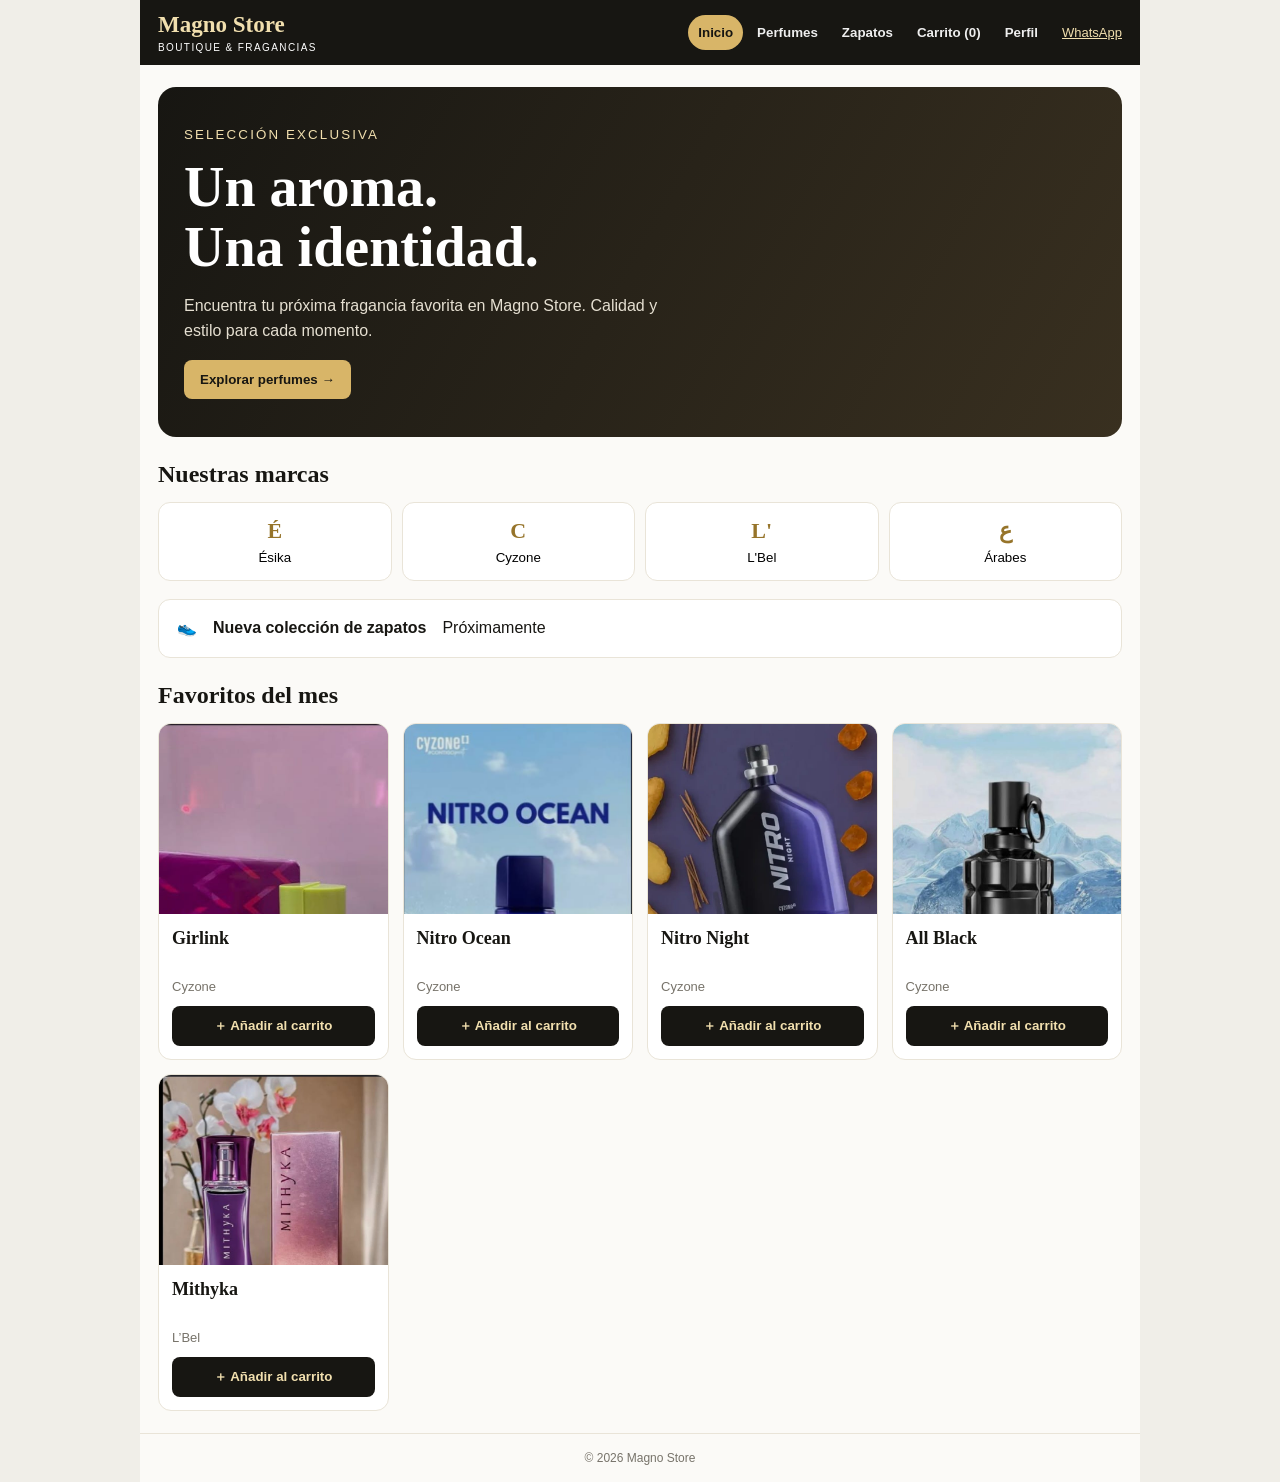
==== commit 71d99112: "Fix Mithyka image enlargement and ensure iPhone PWA support" ====
--- a/index.html
+++ b/index.html
@@ -10,49 +10,50 @@
   <meta name="apple-mobile-web-app-title" content="Magno Store">
   <title>Magno Store | Boutique &amp; Fragancias</title>
   <link rel="manifest" href="./manifest.json">
-  <link rel="icon" href="./icons/icon.svg" type="image/svg+xml">
+  <link rel="icon" href="./logo.png" type="image/png">
   <link rel="apple-touch-icon" href="./logo.png">
   <style>
-    :root{color-scheme:light;--ink:#171612;--gold:#d8b568;--paper:#fbfaf7;--muted:#77736a;--line:#e9e4d8}*{box-sizing:border-box}body{margin:0;background:#f0eee8;color:var(--ink);font-family:Arial,sans-serif}.app{max-width:1000px;min-height:100vh;margin:auto;background:var(--paper);padding-bottom:env(safe-area-inset-bottom)}.header{position:sticky;top:0;z-index:5;background:#171612;color:#fff}.header-inner{padding:12px 18px;display:flex;align-items:center;gap:14px;flex-wrap:wrap}.brand{margin-right:auto}.brand h1{font:700 23px Georgia,serif;color:#f1dfae;margin:0}.brand p{margin:4px 0 0;font-size:10px;letter-spacing:.14em;text-transform:uppercase}.nav{display:flex;gap:4px;overflow:auto}.nav button{white-space:nowrap;border:0;border-radius:20px;background:transparent;color:#eee;padding:10px;cursor:pointer;font-weight:bold}.nav button.active{background:#d8b568;color:#171612}.support{color:#f1dfae;font-size:13px}main{padding:22px 18px}.view{display:none}.view.active{display:block}.hero{padding:38px 26px;border-radius:18px;background:linear-gradient(120deg,#171612,#393020);color:white}.hero small{color:#f1dfae;letter-spacing:.16em;text-transform:uppercase}.hero h2{font:700 clamp(36px,7vw,56px)/1.08 Georgia,serif;margin:14px 0}.hero p{max-width:500px;line-height:1.55;color:#e5dfd1}.gold-btn{display:inline-block;border:0;border-radius:8px;padding:12px 16px;background:var(--gold);color:#171612;font-weight:bold;text-decoration:none;cursor:pointer}.section-head{display:flex;align-items:center;justify-content:space-between;margin:24px 0 14px}.section-head h2{font:700 24px Georgia,serif;margin:0}.brand-grid{display:grid;grid-template-columns:repeat(4,1fr);gap:10px}.brand-card{padding:15px;background:#fff;border:1px solid var(--line);border-radius:12px;cursor:pointer}.brand-card b{display:block;font:700 22px Georgia;color:#96742a;margin-bottom:6px}.shoe,.panel{padding:18px;margin:18px 0;background:#fff;border:1px solid var(--line);border-radius:12px}.search{width:100%;margin:12px 0;padding:13px;border:1px solid var(--line);border-radius:10px;font-size:16px}.filters{display:flex;gap:8px;overflow:auto;margin:8px 0 14px}.filter{border:1px solid var(--line);border-radius:20px;background:white;padding:9px 13px;white-space:nowrap;cursor:pointer}.filter.active{background:#171612;color:#f1dfae}.products{display:grid;grid-template-columns:repeat(4,minmax(0,1fr));gap:14px}.product{overflow:hidden;background:#fff;border:1px solid var(--line);border-radius:13px;display:flex;flex-direction:column}.product-art{height:190px;background:#f5f0e5;display:grid;place-items:center;overflow:hidden}.product-art img{width:100%;height:100%;object-fit:contain;cursor:zoom-in}.product-info{display:flex;flex-direction:column;align-items:stretch;flex:1;padding:13px}.product-info h3{display:block;min-height:2.5em;margin:0 0 7px;color:#171612;font:700 18px/1.25 Georgia,serif;visibility:visible;opacity:1}.product-info p{margin:0 0 12px;color:var(--muted);font-size:13px}.product-info button{width:100%;margin-top:auto;border:0;border-radius:8px;background:#171612;color:#f1dfae;padding:11px 8px;cursor:pointer;font-weight:bold}.empty{padding:22px;text-align:center;border:1px solid var(--line);border-radius:12px;background:white}.cart-row{display:flex;align-items:center;justify-content:space-between;gap:12px;padding:12px;margin:9px 0;background:white;border:1px solid var(--line);border-radius:10px}.qty button{padding:6px 10px;cursor:pointer}.badge{display:inline-block;background:#f1e4be;border-radius:20px;padding:5px 9px;font-size:11px}.toast{position:fixed;bottom:calc(18px + env(safe-area-inset-bottom));left:50%;transform:translateX(-50%);background:#171612;color:white;padding:12px 17px;border-radius:30px;display:none;z-index:10}.toast.show{display:block}.modal{position:fixed;inset:0;z-index:20;background:#000d;display:none;align-items:center;justify-content:center;padding:20px}.modal.open{display:flex}.modal img{max-width:92vw;max-height:82vh;object-fit:contain;background:white;border-radius:12px}.modal-close{position:absolute;top:18px;right:18px;border:0;border-radius:50%;width:42px;height:42px;font-size:24px;cursor:pointer}footer{text-align:center;border-top:1px solid var(--line);padding:17px;color:var(--muted);font-size:12px}.ios-tip{display:none;padding:10px;text-align:center;background:#f8efd9;font-size:13px}.ios-tip.show{display:block}@media(max-width:700px){.header-inner{padding:10px 12px}.nav{order:3;flex-basis:100%;justify-content:space-between}.nav button{padding:8px 6px;font-size:12px}.support{display:none}main{padding:15px 12px}.hero{padding:30px 19px}.brand-grid{grid-template-columns:repeat(4,1fr);gap:6px}.brand-card{padding:11px 3px;font-size:11px}.products{grid-template-columns:repeat(2,minmax(0,1fr));gap:9px}.product-art{height:155px}.product-info{padding:10px}.product-info h3{font-size:16px;min-height:2.5em}.product-info button{font-size:12px;padding:10px 5px}}
+    :root{color-scheme:light;--ink:#171612;--gold:#d8b568;--paper:#fbfaf7;--muted:#77736a;--line:#e9e4d8}*{box-sizing:border-box}body{margin:0;background:#f0eee8;color:var(--ink);font-family:Arial,sans-serif}.app{max-width:1000px;min-height:100vh;margin:auto;background:var(--paper);padding-bottom:env(safe-area-inset-bottom)}.header{position:sticky;top:0;z-index:5;background:#171612;color:#fff}.header-inner{padding:12px 18px;display:flex;align-items:center;gap:14px;flex-wrap:wrap}.brand{margin-right:auto}.brand h1{font:700 23px Georgia,serif;color:#f1dfae;margin:0}.brand p{margin:4px 0 0;font-size:10px;letter-spacing:.14em;text-transform:uppercase}.nav{display:flex;gap:4px;overflow:auto}.nav button{white-space:nowrap;border:0;border-radius:20px;background:transparent;color:#eee;padding:10px;cursor:pointer;font-weight:bold}.nav button.active{background:#d8b568;color:#171612}.support{color:#f1dfae;font-size:13px}main{padding:22px 18px}.view{display:none}.view.active{display:block}.hero{padding:38px 26px;border-radius:18px;background:linear-gradient(120deg,#171612,#393020);color:white}.hero small{color:#f1dfae;letter-spacing:.16em;text-transform:uppercase}.hero h2{font:700 clamp(36px,7vw,56px)/1.08 Georgia,serif;margin:14px 0}.hero p{max-width:500px;line-height:1.55;color:#e5dfd1}.gold-btn{display:inline-block;border:0;border-radius:8px;padding:12px 16px;background:var(--gold);color:#171612;font-weight:bold;text-decoration:none;cursor:pointer}.section-head{display:flex;align-items:center;justify-content:space-between;margin:24px 0 14px}.section-head h2{font:700 24px Georgia,serif;margin:0}.brand-grid{display:grid;grid-template-columns:repeat(4,1fr);gap:10px}.brand-card{padding:15px;background:#fff;border:1px solid var(--line);border-radius:12px;cursor:pointer}.brand-card b{display:block;font:700 22px Georgia;color:#96742a;margin-bottom:6px}.shoe,.panel{padding:18px;margin:18px 0;background:#fff;border:1px solid var(--line);border-radius:12px}.search{width:100%;margin:12px 0;padding:13px;border:1px solid var(--line);border-radius:10px;font-size:16px}.filters{display:flex;gap:8px;overflow:auto;margin:8px 0 14px}.filter{border:1px solid var(--line);border-radius:20px;background:white;padding:9px 13px;white-space:nowrap;cursor:pointer}.filter.active{background:#171612;color:#f1dfae}.products{display:grid;grid-template-columns:repeat(4,minmax(0,1fr));gap:14px}.product{overflow:hidden;background:#fff;border:1px solid var(--line);border-radius:13px;display:flex;flex-direction:column}.product-art{height:190px;background:#f5f0e5;display:grid;place-items:center;overflow:hidden}.product-art img{width:100%;height:100%;object-fit:contain;cursor:zoom-in}.product-info{display:flex;flex-direction:column;flex:1;padding:13px}.product-info h3{display:block;min-height:2.5em;margin:0 0 7px;color:#171612;font:700 18px/1.25 Georgia,serif}.product-info p{margin:0 0 12px;color:var(--muted);font-size:13px}.product-info button{width:100%;margin-top:auto;border:0;border-radius:8px;background:#171612;color:#f1dfae;padding:11px 8px;cursor:pointer;font-weight:bold}.empty{padding:22px;text-align:center;border:1px solid var(--line);border-radius:12px;background:white}.cart-row{display:flex;align-items:center;justify-content:space-between;gap:12px;padding:12px;margin:9px 0;background:white;border:1px solid var(--line);border-radius:10px}.qty button{padding:6px 10px;cursor:pointer}.toast{position:fixed;bottom:calc(18px + env(safe-area-inset-bottom));left:50%;transform:translateX(-50%);background:#171612;color:white;padding:12px 17px;border-radius:30px;display:none;z-index:10}.toast.show{display:block}.modal{position:fixed;inset:0;z-index:20;background:#000d;display:none;align-items:center;justify-content:center;padding:20px}.modal.open{display:flex}.modal img{max-width:92vw;max-height:82vh;object-fit:contain;background:white;border-radius:12px}.modal-close{position:absolute;top:18px;right:18px;border:0;border-radius:50%;width:42px;height:42px;font-size:24px;cursor:pointer}footer{text-align:center;border-top:1px solid var(--line);padding:17px;color:var(--muted);font-size:12px}.ios-tip{display:none;padding:10px;text-align:center;background:#f8efd9;font-size:13px}.ios-tip.show{display:block}@media(max-width:700px){.header-inner{padding:10px 12px}.nav{order:3;flex-basis:100%;justify-content:space-between}.nav button{padding:8px 6px;font-size:12px}.support{display:none}main{padding:15px 12px}.hero{padding:30px 19px}.brand-grid{grid-template-columns:repeat(4,1fr);gap:6px}.brand-card{padding:11px 3px;font-size:11px}.products{grid-template-columns:repeat(2,minmax(0,1fr));gap:9px}.product-art{height:155px}.product-info{padding:10px}.product-info h3{font-size:16px}.product-info button{font-size:12px;padding:10px 5px}}
   </style>
 </head>
 <body>
 <div class="app">
-<header class="header"><div class="header-inner"><div class="brand"><h1>Magno Store</h1><p>Boutique &amp; Fragancias</p></div><nav class="nav" aria-label="Navegación"><button class="active" data-tab="inicio" onclick="tab('inicio')">Inicio</button><button data-tab="perfumes" onclick="tab('perfumes')">Perfumes</button><button data-tab="zapatos" onclick="tab('zapatos')">Zapatos</button><button data-tab="carrito" onclick="tab('carrito')">Carrito (<span id="cart-count">0</span>)</button><button data-tab="perfil" onclick="tab('perfil')">Perfil</button></nav><a class="support" href="https://wa.me/584142607437" target="_blank" rel="noopener">WhatsApp</a></div></header>
-<div class="ios-tip" id="ios-tip">En iPhone: abre en Safari, toca Compartir y elige «Agregar a pantalla de inicio».</div>
+<header class="header"><div class="header-inner"><div class="brand"><h1>Magno Store</h1><p>Boutique &amp; Fragancias</p></div><nav class="nav" aria-label="Navegación"><button class="active" data-tab="inicio">Inicio</button><button data-tab="perfumes">Perfumes</button><button data-tab="zapatos">Zapatos</button><button data-tab="carrito">Carrito (<span id="cart-count">0</span>)</button><button data-tab="perfil">Perfil</button></nav><a class="support" href="https://wa.me/584142607437" target="_blank" rel="noopener">WhatsApp</a></div></header>
+<div class="ios-tip" id="ios-tip">Para instalar en iPhone: abre este sitio en Safari, toca Compartir y elige «Agregar a pantalla de inicio».</div>
 <main>
-<section class="view active" id="view-inicio"><div class="hero"><small>Selección exclusiva</small><h2>Un aroma.<br>Una identidad.</h2><p>Encuentra tu próxima fragancia favorita en Magno Store. Calidad y estilo para cada momento.</p><button class="gold-btn" onclick="tab('perfumes')">Explorar perfumes →</button></div><div class="section-head"><h2>Nuestras marcas</h2></div><div class="brand-grid"><button class="brand-card" onclick="brand('Ésika')"><b>É</b>Ésika</button><button class="brand-card" onclick="brand('Cyzone')"><b>C</b>Cyzone</button><button class="brand-card" onclick="brand('L’Bel')"><b>L'</b>L'Bel</button><button class="brand-card" onclick="brand('Árabes')"><b>ع</b>Árabes</button></div><div class="shoe" onclick="tab('zapatos')">👟　<strong>Nueva colección de zapatos</strong>　<span class="badge">Próximamente</span></div><div class="section-head"><h2>Favoritos del mes</h2></div><div id="featured" class="products"></div></section>
-<section class="view" id="view-perfumes"><div class="section-head"><h2>Catálogo de perfumes</h2></div><input id="search" class="search" type="search" placeholder="Buscar perfume, marca o aroma" oninput="render()"><div class="filters"><button class="filter active" data-brand="Todas" onclick="brand('Todas')">Todas</button><button class="filter" data-brand="Ésika" onclick="brand('Ésika')">Ésika</button><button class="filter" data-brand="Cyzone" onclick="brand('Cyzone')">Cyzone</button><button class="filter" data-brand="L’Bel" onclick="brand('L’Bel')">L'Bel</button><button class="filter" data-brand="Árabes" onclick="brand('Árabes')">Árabes</button></div><p id="results" aria-live="polite"></p><div id="products" class="products"></div></section>
-<section class="view" id="view-zapatos"><div class="panel" style="text-align:center"><span class="badge">PRÓXIMAMENTE</span><h2 style="margin:15px">Nueva colección de calzado</h2><p>Estamos preparando nuevos modelos para ti.</p><a class="gold-btn" href="https://wa.me/584142607437?text=Quiero%20un%20aviso%20cuando%20lleguen%20los%20zapatos" target="_blank" rel="noopener">Avisarme por WhatsApp</a></div></section>
-<section class="view" id="view-carrito"><div class="section-head"><h2>Tu carrito</h2><button onclick="clearCart()">Vaciar</button></div><div id="cart-items"></div><div id="cart-empty" class="empty">Tu carrito está vacío.</div><div class="panel" id="summary" hidden><strong>Precio: por confirmar</strong><p>Envío a coordinar.</p><button class="gold-btn" onclick="checkout()">Enviar pedido por WhatsApp</button></div></section>
-<section class="view" id="view-perfil"><div class="panel"><span class="badge">CLIENTE MAGNO</span><h2 style="margin-top:12px">Magno Store Club</h2><p>Atención personalizada: 0414-2607437</p><a class="gold-btn" href="https://wa.me/584142607437" target="_blank" rel="noopener">Contactar por WhatsApp</a></div><h2>Historial de pedidos</h2><div id="orders"></div></section>
-</main><footer>© <span id="year"></span> Magno Store</footer></div><div class="toast" id="toast" role="status"></div><div class="modal" id="image-modal" role="dialog" aria-modal="true" aria-label="Imagen ampliada"><button class="modal-close" type="button" onclick="closeModal()" aria-label="Cerrar">×</button><img id="modal-image" alt=""></div>
+<section class="view active" id="view-inicio"><div class="hero"><small>Selección exclusiva</small><h2>Un aroma.<br>Una identidad.</h2><p>Encuentra tu próxima fragancia favorita en Magno Store. Calidad y estilo para cada momento.</p><button class="gold-btn" data-go="perfumes">Explorar perfumes →</button></div><div class="section-head"><h2>Nuestras marcas</h2></div><div class="brand-grid"><button class="brand-card" data-brand-go="Ésika"><b>É</b>Ésika</button><button class="brand-card" data-brand-go="Cyzone"><b>C</b>Cyzone</button><button class="brand-card" data-brand-go="L’Bel"><b>L'</b>L'Bel</button><button class="brand-card" data-brand-go="Árabes"><b>ع</b>Árabes</button></div><div class="shoe" data-go="zapatos">👟　<strong>Nueva colección de zapatos</strong>　<span>Próximamente</span></div><div class="section-head"><h2>Favoritos del mes</h2></div><div id="featured" class="products"></div></section>
+<section class="view" id="view-perfumes"><div class="section-head"><h2>Catálogo de perfumes</h2></div><input id="search" class="search" type="search" placeholder="Buscar perfume, marca o aroma"><div class="filters"><button class="filter active" data-filter="Todas">Todas</button><button class="filter" data-filter="Ésika">Ésika</button><button class="filter" data-filter="Cyzone">Cyzone</button><button class="filter" data-filter="L’Bel">L'Bel</button><button class="filter" data-filter="Árabes">Árabes</button></div><p id="results" aria-live="polite"></p><div id="products" class="products"></div></section>
+<section class="view" id="view-zapatos"><div class="panel" style="text-align:center"><h2>Nueva colección de calzado</h2><p>Estamos preparando nuevos modelos para ti.</p><a class="gold-btn" href="https://wa.me/584142607437?text=Quiero%20un%20aviso%20cuando%20lleguen%20los%20zapatos" target="_blank" rel="noopener">Avisarme por WhatsApp</a></div></section>
+<section class="view" id="view-carrito"><div class="section-head"><h2>Tu carrito</h2><button id="clear-cart">Vaciar</button></div><div id="cart-items"></div><div id="cart-empty" class="empty">Tu carrito está vacío.</div><div class="panel" id="summary" hidden><strong>Precio: por confirmar</strong><p>Envío a coordinar.</p><button class="gold-btn" id="checkout">Enviar pedido por WhatsApp</button></div></section>
+<section class="view" id="view-perfil"><div class="panel"><h2>Magno Store Club</h2><p>Atención personalizada: 0414-2607437</p><a class="gold-btn" href="https://wa.me/584142607437" target="_blank" rel="noopener">Contactar por WhatsApp</a></div><h2>Historial de pedidos</h2><div id="orders"></div></section>
+</main><footer>© <span id="year"></span> Magno Store</footer></div><div class="toast" id="toast" role="status"></div><div class="modal" id="image-modal" role="dialog" aria-modal="true" aria-label="Imagen ampliada"><button class="modal-close" type="button" id="modal-close" aria-label="Cerrar">×</button><img id="modal-image" alt=""></div>
 <script>
 const products=[
- {id:1,n:'Girlink',b:'Cyzone',d:'Perfume Cyzone',p:0,img:'cyzone girlink.png',f:1},
- {id:2,n:'Nitro Ocean',b:'Cyzone',d:'Perfume Cyzone',p:0,img:'cyzone nitro ocean.png',f:1},
- {id:3,n:'Nitro Night',b:'Cyzone',d:'Perfume Cyzone',p:0,img:'cyzone nitro night.png',f:1},
- {id:4,n:'All Black',b:'Cyzone',d:'Perfume Cyzone',p:0,img:'cyzone  all black.png',f:1},
- {id:5,n:'Nitro',b:'Cyzone',d:'Perfume Cyzone',p:0,img:'cyzone nitro.png'},
- {id:6,n:'Dancing',b:'Cyzone',d:'Perfume Cyzone',p:0,img:'cyzone dancing.png'},
- {id:7,n:'Mystic Star',b:'Cyzone',d:'Perfume Cyzone',p:0,img:'cyzone mystic star.png'},
- {id:8,n:'Mithyka',b:'L’Bel',d:'Perfume L’Bel',p:0,img:"l'bel mithyka.png",f:1}
+{id:1,n:'Girlink',b:'Cyzone',d:'Perfume Cyzone',img:'cyzone girlink.png',f:true},
+{id:2,n:'Nitro Ocean',b:'Cyzone',d:'Perfume Cyzone',img:'cyzone nitro ocean.png',f:true},
+{id:3,n:'Nitro Night',b:'Cyzone',d:'Perfume Cyzone',img:'cyzone nitro night.png',f:true},
+{id:4,n:'All Black',b:'Cyzone',d:'Perfume Cyzone',img:'cyzone  all black.png',f:true},
+{id:5,n:'Nitro',b:'Cyzone',d:'Perfume Cyzone',img:'cyzone nitro.png'},
+{id:6,n:'Dancing',b:'Cyzone',d:'Perfume Cyzone',img:'cyzone dancing.png'},
+{id:7,n:'Mystic Star',b:'Cyzone',d:'Perfume Cyzone',img:'cyzone mystic star.png'},
+{id:8,n:'Mithyka',b:'L’Bel',d:'Perfume L’Bel',img:"l'bel mithyka.png",f:true}
 ];
 let selected='Todas';function read(key){try{return JSON.parse(localStorage.getItem(key))||[]}catch{return[]}}let cart=read('magno-cart'),orders=read('magno-orders');
-function imagePath(path){return encodeURI(path)}
-function card(p){const src=imagePath(p.img);return `<article class="product"><div class="product-art"><img src="${src}" alt="${p.n} - ${p.b}" loading="lazy" onclick="openModal('${src}','${p.n}')" onerror="this.alt='Imagen no disponible: ${p.n}'"></div><div class="product-info"><h3>${p.n}</h3><p>${p.b}</p><button type="button" onclick="add(${p.id})">＋ Añadir al carrito</button></div></article>`}
-function render(){const q=(document.getElementById('search')?.value||'').toLocaleLowerCase('es');const found=products.filter(p=>(selected==='Todas'||p.b===selected)&&`${p.n} ${p.b} ${p.d}`.toLocaleLowerCase('es').includes(q));document.getElementById('products').innerHTML=found.length?found.map(card).join(''):'<div class="empty">No hay resultados.</div>';document.getElementById('results').textContent=`${found.length} fragancias`;document.getElementById('featured').innerHTML=products.filter(p=>p.f).map(card).join('')}
-function tab(name){document.querySelectorAll('.view').forEach(v=>v.classList.toggle('active',v.id==='view-'+name));document.querySelectorAll('.nav button').forEach(b=>b.classList.toggle('active',b.dataset.tab===name));if(name==='carrito')drawCart();window.scrollTo(0,0)}
-function brand(name){selected=name;document.querySelectorAll('.filter').forEach(b=>b.classList.toggle('active',b.dataset.brand===name));tab('perfumes');render()}
+// Encode the apostrophe in the L'Bel image filename; event delegation avoids broken inline JS attributes.
+function imagePath(path){return path.split('/').map(encodeURIComponent).join('/')}
+function card(p){return `<article class="product"><div class="product-art"><img src="${imagePath(p.img)}" alt="${p.n} - ${p.b}" loading="lazy" data-image="${p.id}"></div><div class="product-info"><h3>${p.n}</h3><p>${p.b}</p><button type="button" data-add="${p.id}">＋ Añadir al carrito</button></div></article>`}
+function render(){const q=(document.getElementById('search').value||'').toLocaleLowerCase('es');const found=products.filter(p=>(selected==='Todas'||p.b===selected)&&`${p.n} ${p.b} ${p.d}`.toLocaleLowerCase('es').includes(q));document.getElementById('products').innerHTML=found.length?found.map(card).join(''):'<div class="empty">No hay resultados.</div>';document.getElementById('results').textContent=`${found.length} fragancias`;document.getElementById('featured').innerHTML=products.filter(p=>p.f).map(card).join('')}
+function tab(name){document.querySelectorAll('.view').forEach(v=>v.classList.toggle('active',v.id==='view-'+name));document.querySelectorAll('.nav [data-tab]').forEach(b=>b.classList.toggle('active',b.dataset.tab===name));if(name==='carrito')drawCart();window.scrollTo(0,0)}
+function brand(name){selected=name;document.querySelectorAll('[data-filter]').forEach(b=>b.classList.toggle('active',b.dataset.filter===name));tab('perfumes');render()}
 function persist(){localStorage.setItem('magno-cart',JSON.stringify(cart));localStorage.setItem('magno-orders',JSON.stringify(orders))}
 function add(id){const p=products.find(x=>x.id===id),old=cart.find(x=>x.id===id);if(old)old.q=(old.q||old.qty||0)+1;else cart.push({...p,q:1});persist();drawCart();toast(`${p.n} añadido al carrito`)}
 function change(id,delta){const item=cart.find(x=>x.id===id);if(item)item.q=(item.q||item.qty||1)+delta;cart=cart.filter(x=>(x.q||x.qty||0)>0);persist();drawCart()}
-function clearCart(){cart=[];persist();drawCart()}
-function drawCart(){const count=cart.reduce((sum,x)=>sum+(x.q||x.qty||0),0);document.getElementById('cart-count').textContent=count;document.getElementById('cart-empty').hidden=!!count;document.getElementById('summary').hidden=!count;document.getElementById('cart-items').innerHTML=cart.map(x=>`<div class="cart-row"><span><strong>${x.n}</strong> · ${x.q||x.qty} unidad(es)</span><span class="qty"><button onclick="change(${x.id},-1)" aria-label="Quitar una unidad">−</button><button onclick="change(${x.id},1)" aria-label="Añadir una unidad">＋</button></span></div>`).join('')}
+function drawCart(){const count=cart.reduce((sum,x)=>sum+(x.q||x.qty||0),0);document.getElementById('cart-count').textContent=count;document.getElementById('cart-empty').hidden=!!count;document.getElementById('summary').hidden=!count;document.getElementById('cart-items').innerHTML=cart.map(x=>`<div class="cart-row"><span><strong>${x.n}</strong> · ${x.q||x.qty} unidad(es)</span><span class="qty"><button data-change="-1" data-id="${x.id}" aria-label="Quitar una unidad">−</button><button data-change="1" data-id="${x.id}" aria-label="Añadir una unidad">＋</button></span></div>`).join('')}
 function checkout(){if(!cart.length)return;const lines=cart.map(x=>`${x.q||x.qty}x ${x.n}`).join('\n');const message=`Hola Magno Store, quiero hacer este pedido:\n${lines}\nPor favor confirmen el precio.`;window.open('https://wa.me/584142607437?text='+encodeURIComponent(message),'_blank');orders.unshift({date:new Date().toLocaleDateString('es'),text:lines});persist();drawOrders()}
 function drawOrders(){document.getElementById('orders').innerHTML=orders.map(x=>`<div class="panel">${x.date}<p>${x.text}</p></div>`).join('')||'<p>Aún no hay pedidos.</p>'}
 function toast(message){const el=document.getElementById('toast');el.textContent=message;el.classList.add('show');setTimeout(()=>el.classList.remove('show'),2300)}
-function openModal(src,name){document.getElementById('modal-image').src=src;document.getElementById('modal-image').alt=name;document.getElementById('image-modal').classList.add('open')}
+function openModal(image,name){const modal=document.getElementById('image-modal'),img=document.getElementById('modal-image');img.src=image;img.alt=name;modal.classList.add('open')}
 function closeModal(){document.getElementById('image-modal').classList.remove('open')}
-document.getElementById('year').textContent=new Date().getFullYear();document.getElementById('image-modal').addEventListener('click',e=>{if(e.target.id==='image-modal')closeModal()});document.addEventListener('keydown',e=>{if(e.key==='Escape')closeModal()});if(/iPhone|iPad|iPod/.test(navigator.userAgent)&&!navigator.standalone)document.getElementById('ios-tip').classList.add('show');render();drawCart();drawOrders();if('serviceWorker'in navigator&&location.protocol!=='file:')window.addEventListener('load',()=>navigator.serviceWorker.register('./sw.js').catch(console.error));
+document.addEventListener('click',event=>{const target=event.target.closest('button,[data-go],[data-brand-go],img[data-image]');if(!target)return;if(target.dataset.tab)tab(target.dataset.tab);else if(target.dataset.go)tab(target.dataset.go);else if(target.dataset.brandGo)brand(target.dataset.brandGo);else if(target.dataset.filter)brand(target.dataset.filter);else if(target.dataset.add)add(Number(target.dataset.add));else if(target.dataset.change)change(Number(target.dataset.id),Number(target.dataset.change));else if(target.id==='clear-cart'){cart=[];persist();drawCart()}else if(target.id==='checkout')checkout();else if(target.id==='modal-close')closeModal();else if(target.matches('img[data-image]'))openModal(target.currentSrc||target.src,target.alt);else if(target.id==='image-modal')closeModal()});
+document.getElementById('search').addEventListener('input',render);document.getElementById('year').textContent=new Date().getFullYear();document.addEventListener('keydown',event=>{if(event.key==='Escape')closeModal()});if(/iPhone|iPad|iPod/.test(navigator.userAgent)&&!navigator.standalone)document.getElementById('ios-tip').classList.add('show');render();drawCart();drawOrders();if('serviceWorker'in navigator&&location.protocol!=='file:')window.addEventListener('load',()=>navigator.serviceWorker.register('./sw.js').catch(console.error));
 </script></body></html>
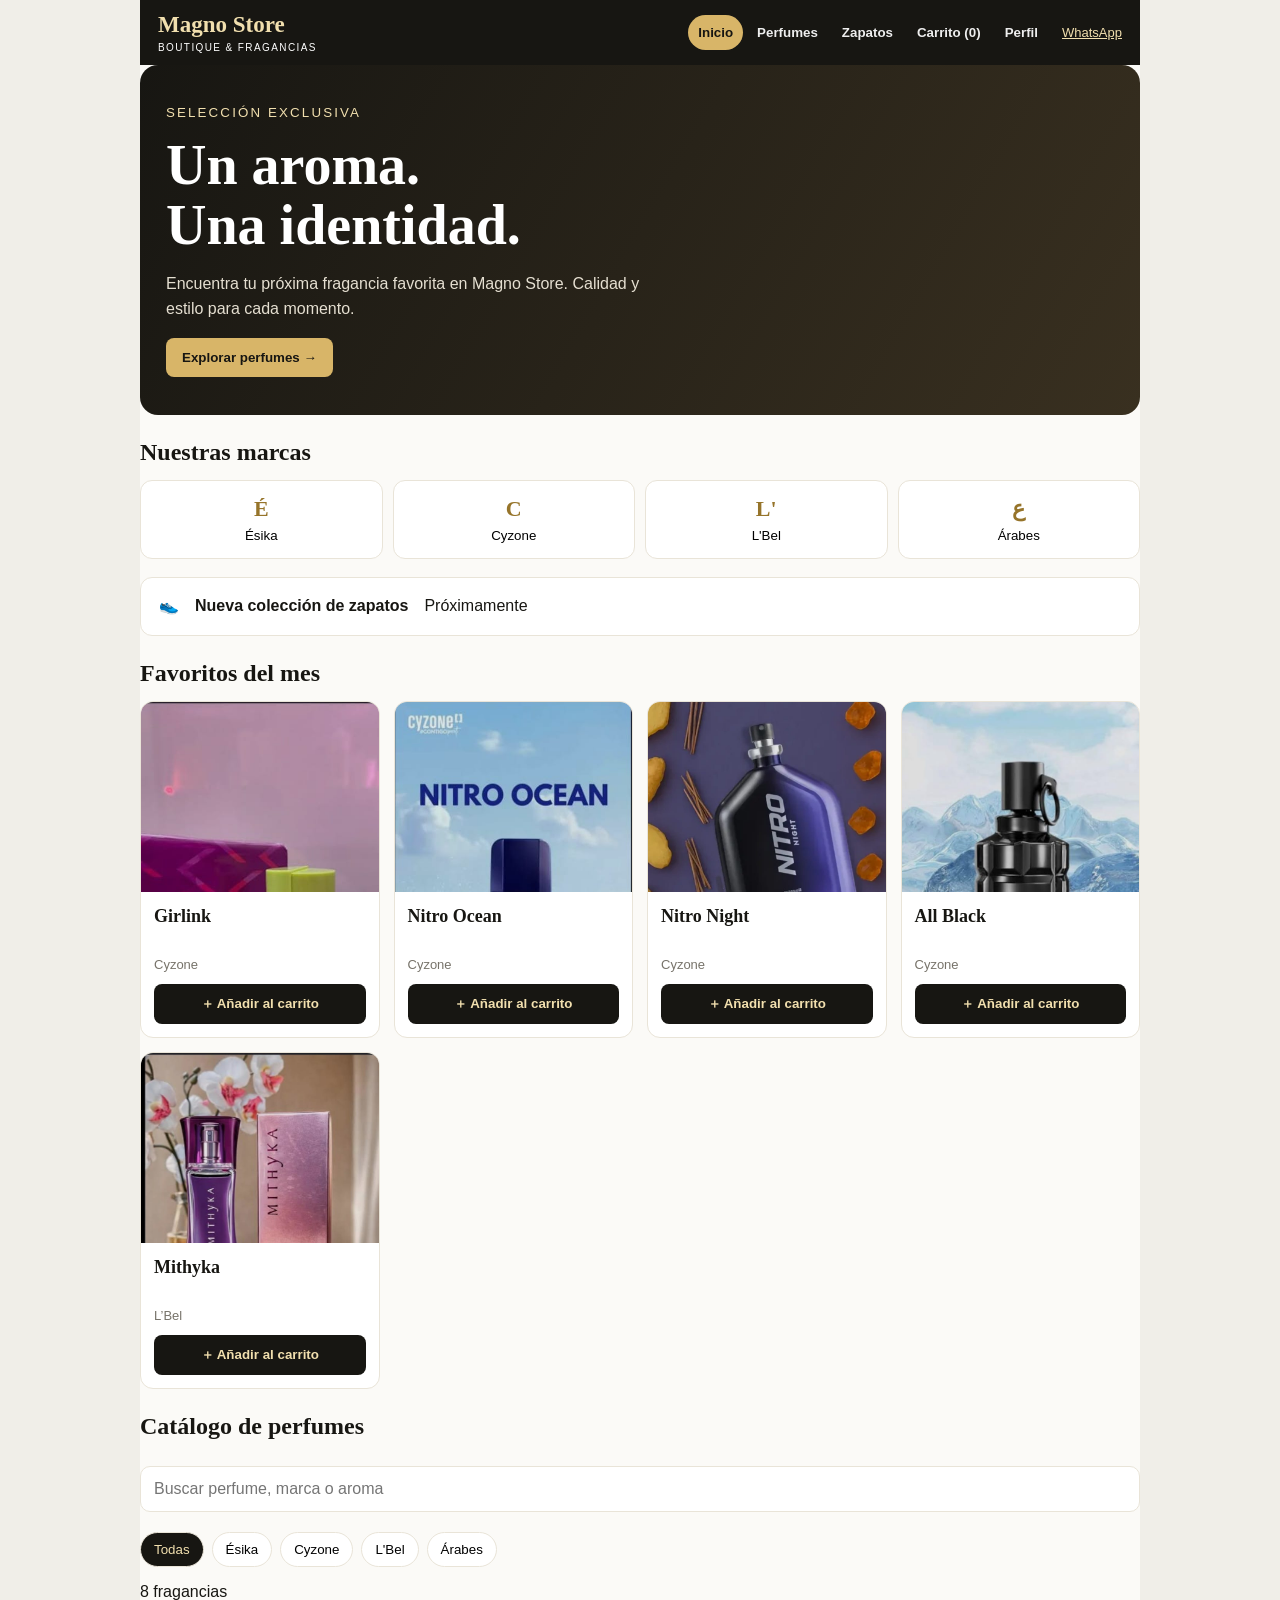
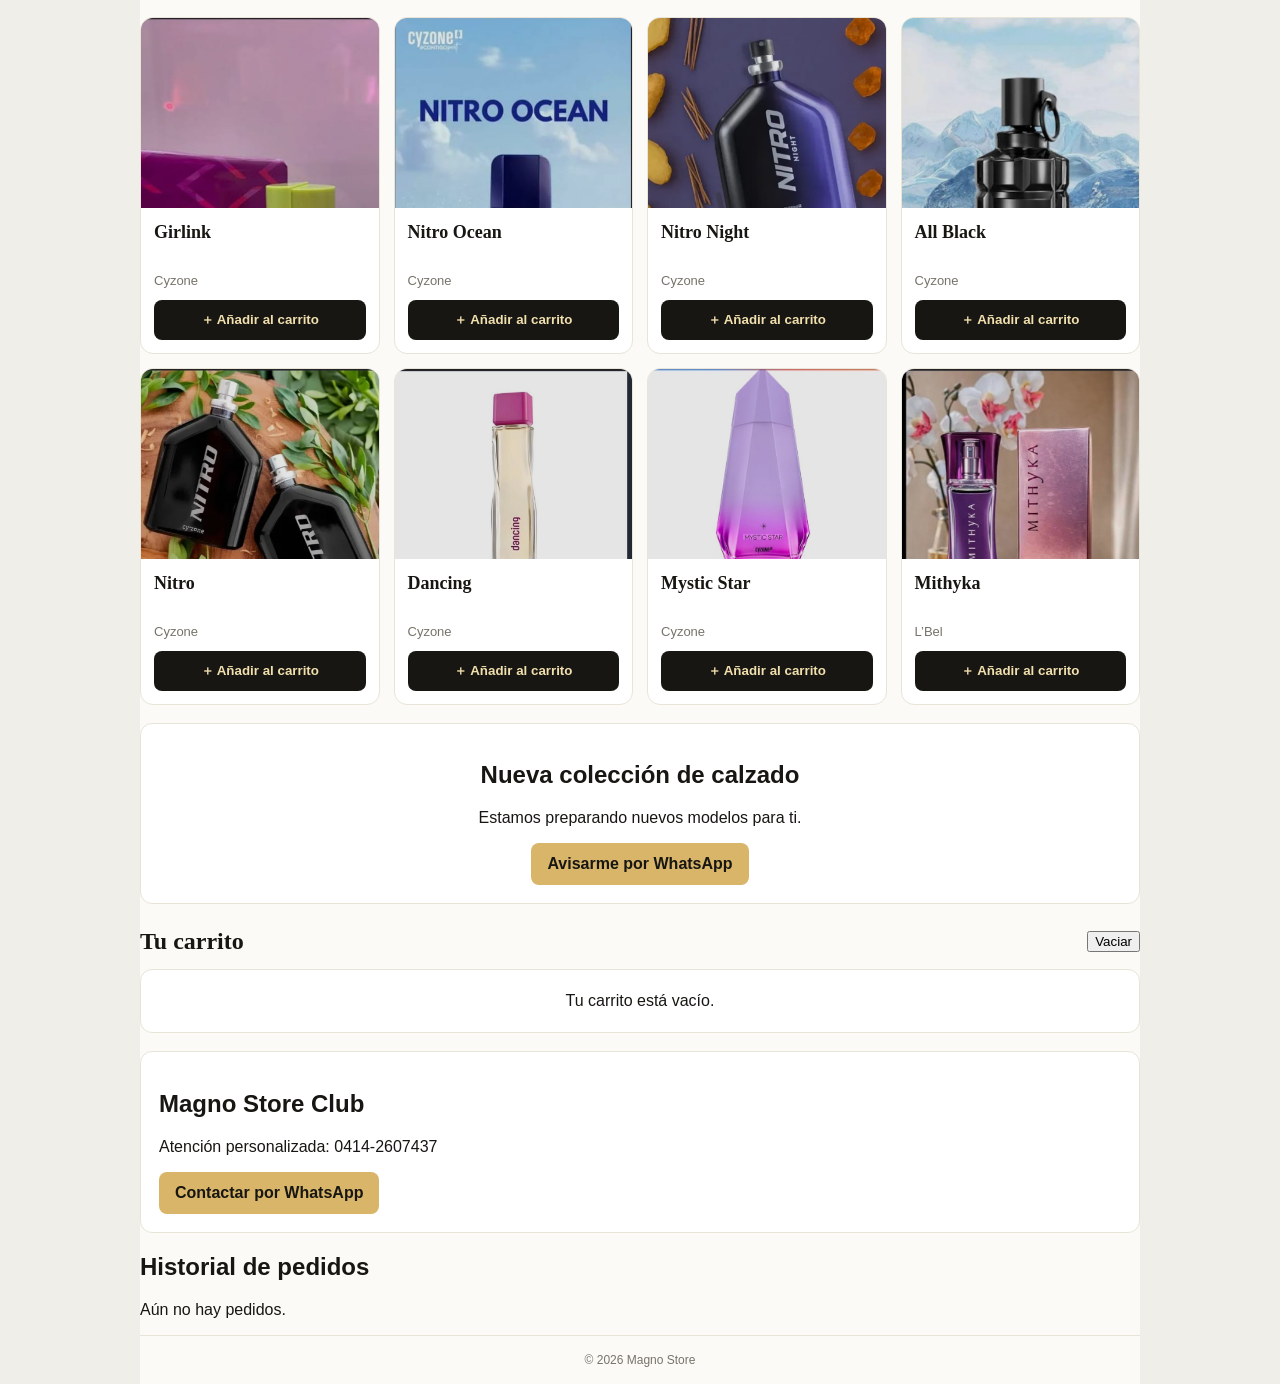
==== commit 41c53772: "Restore install app button in upper corner" ====
--- a/index.html
+++ b/index.html
@@ -13,12 +13,12 @@
   <link rel="icon" href="./logo.png" type="image/png">
   <link rel="apple-touch-icon" href="./logo.png">
   <style>
-    :root{color-scheme:light;--ink:#171612;--gold:#d8b568;--paper:#fbfaf7;--muted:#77736a;--line:#e9e4d8}*{box-sizing:border-box}body{margin:0;background:#f0eee8;color:var(--ink);font-family:Arial,sans-serif}.app{max-width:1000px;min-height:100vh;margin:auto;background:var(--paper);padding-bottom:env(safe-area-inset-bottom)}.header{position:sticky;top:0;z-index:5;background:#171612;color:#fff}.header-inner{padding:12px 18px;display:flex;align-items:center;gap:14px;flex-wrap:wrap}.brand{margin-right:auto}.brand h1{font:700 23px Georgia,serif;color:#f1dfae;margin:0}.brand p{margin:4px 0 0;font-size:10px;letter-spacing:.14em;text-transform:uppercase}.nav{display:flex;gap:4px;overflow:auto}.nav button{white-space:nowrap;border:0;border-radius:20px;background:transparent;color:#eee;padding:10px;cursor:pointer;font-weight:bold}.nav button.active{background:#d8b568;color:#171612}.support{color:#f1dfae;font-size:13px}main{padding:22px 18px}.view{display:none}.view.active{display:block}.hero{padding:38px 26px;border-radius:18px;background:linear-gradient(120deg,#171612,#393020);color:white}.hero small{color:#f1dfae;letter-spacing:.16em;text-transform:uppercase}.hero h2{font:700 clamp(36px,7vw,56px)/1.08 Georgia,serif;margin:14px 0}.hero p{max-width:500px;line-height:1.55;color:#e5dfd1}.gold-btn{display:inline-block;border:0;border-radius:8px;padding:12px 16px;background:var(--gold);color:#171612;font-weight:bold;text-decoration:none;cursor:pointer}.section-head{display:flex;align-items:center;justify-content:space-between;margin:24px 0 14px}.section-head h2{font:700 24px Georgia,serif;margin:0}.brand-grid{display:grid;grid-template-columns:repeat(4,1fr);gap:10px}.brand-card{padding:15px;background:#fff;border:1px solid var(--line);border-radius:12px;cursor:pointer}.brand-card b{display:block;font:700 22px Georgia;color:#96742a;margin-bottom:6px}.shoe,.panel{padding:18px;margin:18px 0;background:#fff;border:1px solid var(--line);border-radius:12px}.search{width:100%;margin:12px 0;padding:13px;border:1px solid var(--line);border-radius:10px;font-size:16px}.filters{display:flex;gap:8px;overflow:auto;margin:8px 0 14px}.filter{border:1px solid var(--line);border-radius:20px;background:white;padding:9px 13px;white-space:nowrap;cursor:pointer}.filter.active{background:#171612;color:#f1dfae}.products{display:grid;grid-template-columns:repeat(4,minmax(0,1fr));gap:14px}.product{overflow:hidden;background:#fff;border:1px solid var(--line);border-radius:13px;display:flex;flex-direction:column}.product-art{height:190px;background:#f5f0e5;display:grid;place-items:center;overflow:hidden}.product-art img{width:100%;height:100%;object-fit:contain;cursor:zoom-in}.product-info{display:flex;flex-direction:column;flex:1;padding:13px}.product-info h3{display:block;min-height:2.5em;margin:0 0 7px;color:#171612;font:700 18px/1.25 Georgia,serif}.product-info p{margin:0 0 12px;color:var(--muted);font-size:13px}.product-info button{width:100%;margin-top:auto;border:0;border-radius:8px;background:#171612;color:#f1dfae;padding:11px 8px;cursor:pointer;font-weight:bold}.empty{padding:22px;text-align:center;border:1px solid var(--line);border-radius:12px;background:white}.cart-row{display:flex;align-items:center;justify-content:space-between;gap:12px;padding:12px;margin:9px 0;background:white;border:1px solid var(--line);border-radius:10px}.qty button{padding:6px 10px;cursor:pointer}.toast{position:fixed;bottom:calc(18px + env(safe-area-inset-bottom));left:50%;transform:translateX(-50%);background:#171612;color:white;padding:12px 17px;border-radius:30px;display:none;z-index:10}.toast.show{display:block}.modal{position:fixed;inset:0;z-index:20;background:#000d;display:none;align-items:center;justify-content:center;padding:20px}.modal.open{display:flex}.modal img{max-width:92vw;max-height:82vh;object-fit:contain;background:white;border-radius:12px}.modal-close{position:absolute;top:18px;right:18px;border:0;border-radius:50%;width:42px;height:42px;font-size:24px;cursor:pointer}footer{text-align:center;border-top:1px solid var(--line);padding:17px;color:var(--muted);font-size:12px}.ios-tip{display:none;padding:10px;text-align:center;background:#f8efd9;font-size:13px}.ios-tip.show{display:block}@media(max-width:700px){.header-inner{padding:10px 12px}.nav{order:3;flex-basis:100%;justify-content:space-between}.nav button{padding:8px 6px;font-size:12px}.support{display:none}main{padding:15px 12px}.hero{padding:30px 19px}.brand-grid{grid-template-columns:repeat(4,1fr);gap:6px}.brand-card{padding:11px 3px;font-size:11px}.products{grid-template-columns:repeat(2,minmax(0,1fr));gap:9px}.product-art{height:155px}.product-info{padding:10px}.product-info h3{font-size:16px}.product-info button{font-size:12px;padding:10px 5px}}
+    :root{color-scheme:light;--ink:#171612;--gold:#d8b568;--paper:#fbfaf7;--muted:#77736a;--line:#e9e4d8}*{box-sizing:border-box}body{margin:0;background:#f0eee8;color:var(--ink);font-family:Arial,sans-serif}.app{max-width:1000px;min-height:100vh;margin:auto;background:var(--paper);padding-bottom:env(safe-area-inset-bottom)}.header{position:sticky;top:0;z-index:5;background:#171612;color:#fff}.header-inner{padding:12px 18px;display:flex;align-items:center;gap:14px;flex-wrap:wrap}.brand{margin-right:auto}.brand h1{font:700 23px Georgia,serif;color:#f1dfae;margin:0}.brand p{margin:4px 0 0;font-size:10px;letter-spacing:.14em;text-transform:uppercase}.nav{display:flex;gap:4px;overflow:auto}.nav button{white-space:nowrap;border:0;border-radius:20px;background:transparent;color:#eee;padding:10px;cursor:pointer;font-weight:bold}.nav button.active{background:#d8b568;color:#171612}.support{color:#f1dfae;font-size:13px}.install-app{display:none;border:1px solid #d8b568;border-radius:20px;background:transparent;color:#f1dfae;padding:8px 11px;cursor:pointer;font-weight:bold;white-space:nowrap}.install-app.show{display:inline-block}.hero{padding:38px 26px;border-radius:18px;background:linear-gradient(120deg,#171612,#393020);color:white}.hero small{color:#f1dfae;letter-spacing:.16em;text-transform:uppercase}.hero h2{font:700 clamp(36px,7vw,56px)/1.08 Georgia,serif;margin:14px 0}.hero p{max-width:500px;line-height:1.55;color:#e5dfd1}.gold-btn{display:inline-block;border:0;border-radius:8px;padding:12px 16px;background:var(--gold);color:#171612;font-weight:bold;text-decoration:none;cursor:pointer}.section-head{display:flex;align-items:center;justify-content:space-between;margin:24px 0 14px}.section-head h2{font:700 24px Georgia,serif;margin:0}.brand-grid{display:grid;grid-template-columns:repeat(4,1fr);gap:10px}.brand-card{padding:15px;background:#fff;border:1px solid var(--line);border-radius:12px;cursor:pointer}.brand-card b{display:block;font:700 22px Georgia;color:#96742a;margin-bottom:6px}.shoe,.panel{padding:18px;margin:18px 0;background:#fff;border:1px solid var(--line);border-radius:12px}.search{width:100%;margin:12px 0;padding:13px;border:1px solid var(--line);border-radius:10px;font-size:16px}.filters{display:flex;gap:8px;overflow:auto;margin:8px 0 14px}.filter{border:1px solid var(--line);border-radius:20px;background:white;padding:9px 13px;white-space:nowrap;cursor:pointer}.filter.active{background:#171612;color:#f1dfae}.products{display:grid;grid-template-columns:repeat(4,minmax(0,1fr));gap:14px}.product{overflow:hidden;background:#fff;border:1px solid var(--line);border-radius:13px;display:flex;flex-direction:column}.product-art{height:190px;background:#f5f0e5;display:grid;place-items:center;overflow:hidden}.product-art img{width:100%;height:100%;object-fit:contain;cursor:zoom-in}.product-info{display:flex;flex-direction:column;flex:1;padding:13px}.product-info h3{display:block;min-height:2.5em;margin:0 0 7px;color:#171612;font:700 18px/1.25 Georgia,serif}.product-info p{margin:0 0 12px;color:var(--muted);font-size:13px}.product-info button{width:100%;margin-top:auto;border:0;border-radius:8px;background:#171612;color:#f1dfae;padding:11px 8px;cursor:pointer;font-weight:bold}.empty{padding:22px;text-align:center;border:1px solid var(--line);border-radius:12px;background:white}.cart-row{display:flex;align-items:center;justify-content:space-between;gap:12px;padding:12px;margin:9px 0;background:white;border:1px solid var(--line);border-radius:10px}.qty button{padding:6px 10px;cursor:pointer}.toast{position:fixed;bottom:calc(18px + env(safe-area-inset-bottom));left:50%;transform:translateX(-50%);background:#171612;color:white;padding:12px 17px;border-radius:30px;display:none;z-index:10}.toast.show{display:block}.modal{position:fixed;inset:0;z-index:20;background:#000d;display:none;align-items:center;justify-content:center;padding:20px}.modal.open{display:flex}.modal img{max-width:92vw;max-height:82vh;object-fit:contain;background:white;border-radius:12px}.modal-close{position:absolute;top:18px;right:18px;border:0;border-radius:50%;width:42px;height:42px;font-size:24px;cursor:pointer}footer{text-align:center;border-top:1px solid var(--line);padding:17px;color:var(--muted);font-size:12px}.ios-tip{display:none;padding:10px;text-align:center;background:#f8efd9;font-size:13px}.ios-tip.show{display:block}@media(max-width:700px){.header-inner{padding:10px 12px}.nav{order:3;flex-basis:100%;justify-content:space-between}.nav button{padding:8px 6px;font-size:12px}.support{display:none}.install-app{order:2;font-size:12px}main{padding:15px 12px}.hero{padding:30px 19px}.brand-grid{grid-template-columns:repeat(4,1fr);gap:6px}.brand-card{padding:11px 3px;font-size:11px}.products{grid-template-columns:repeat(2,minmax(0,1fr));gap:9px}.product-art{height:155px}.product-info{padding:10px}.product-info h3{font-size:16px}.product-info button{font-size:12px;padding:10px 5px}}
   </style>
 </head>
 <body>
 <div class="app">
-<header class="header"><div class="header-inner"><div class="brand"><h1>Magno Store</h1><p>Boutique &amp; Fragancias</p></div><nav class="nav" aria-label="Navegación"><button class="active" data-tab="inicio">Inicio</button><button data-tab="perfumes">Perfumes</button><button data-tab="zapatos">Zapatos</button><button data-tab="carrito">Carrito (<span id="cart-count">0</span>)</button><button data-tab="perfil">Perfil</button></nav><a class="support" href="https://wa.me/584142607437" target="_blank" rel="noopener">WhatsApp</a></div></header>
+<header class="header"><div class="header-inner"><div class="brand"><h1>Magno Store</h1><p>Boutique &amp; Fragancias</p></div><button id="install-app" class="install-app" type="button">Instalar app</button><nav class="nav" aria-label="Navegación"><button class="active" data-tab="inicio">Inicio</button><button data-tab="perfumes">Perfumes</button><button data-tab="zapatos">Zapatos</button><button data-tab="carrito">Carrito (<span id="cart-count">0</span>)</button><button data-tab="perfil">Perfil</button></nav><a class="support" href="https://wa.me/584142607437" target="_blank" rel="noopener">WhatsApp</a></div></header>
 <div class="ios-tip" id="ios-tip">Para instalar en iPhone: abre este sitio en Safari, toca Compartir y elige «Agregar a pantalla de inicio».</div>
 <main>
 <section class="view active" id="view-inicio"><div class="hero"><small>Selección exclusiva</small><h2>Un aroma.<br>Una identidad.</h2><p>Encuentra tu próxima fragancia favorita en Magno Store. Calidad y estilo para cada momento.</p><button class="gold-btn" data-go="perfumes">Explorar perfumes →</button></div><div class="section-head"><h2>Nuestras marcas</h2></div><div class="brand-grid"><button class="brand-card" data-brand-go="Ésika"><b>É</b>Ésika</button><button class="brand-card" data-brand-go="Cyzone"><b>C</b>Cyzone</button><button class="brand-card" data-brand-go="L’Bel"><b>L'</b>L'Bel</button><button class="brand-card" data-brand-go="Árabes"><b>ع</b>Árabes</button></div><div class="shoe" data-go="zapatos">👟　<strong>Nueva colección de zapatos</strong>　<span>Próximamente</span></div><div class="section-head"><h2>Favoritos del mes</h2></div><div id="featured" class="products"></div></section>
@@ -28,18 +28,8 @@
 <section class="view" id="view-perfil"><div class="panel"><h2>Magno Store Club</h2><p>Atención personalizada: 0414-2607437</p><a class="gold-btn" href="https://wa.me/584142607437" target="_blank" rel="noopener">Contactar por WhatsApp</a></div><h2>Historial de pedidos</h2><div id="orders"></div></section>
 </main><footer>© <span id="year"></span> Magno Store</footer></div><div class="toast" id="toast" role="status"></div><div class="modal" id="image-modal" role="dialog" aria-modal="true" aria-label="Imagen ampliada"><button class="modal-close" type="button" id="modal-close" aria-label="Cerrar">×</button><img id="modal-image" alt=""></div>
 <script>
-const products=[
-{id:1,n:'Girlink',b:'Cyzone',d:'Perfume Cyzone',img:'cyzone girlink.png',f:true},
-{id:2,n:'Nitro Ocean',b:'Cyzone',d:'Perfume Cyzone',img:'cyzone nitro ocean.png',f:true},
-{id:3,n:'Nitro Night',b:'Cyzone',d:'Perfume Cyzone',img:'cyzone nitro night.png',f:true},
-{id:4,n:'All Black',b:'Cyzone',d:'Perfume Cyzone',img:'cyzone  all black.png',f:true},
-{id:5,n:'Nitro',b:'Cyzone',d:'Perfume Cyzone',img:'cyzone nitro.png'},
-{id:6,n:'Dancing',b:'Cyzone',d:'Perfume Cyzone',img:'cyzone dancing.png'},
-{id:7,n:'Mystic Star',b:'Cyzone',d:'Perfume Cyzone',img:'cyzone mystic star.png'},
-{id:8,n:'Mithyka',b:'L’Bel',d:'Perfume L’Bel',img:"l'bel mithyka.png",f:true}
-];
+const products=[{id:1,n:'Girlink',b:'Cyzone',d:'Perfume Cyzone',img:'cyzone girlink.png',f:true},{id:2,n:'Nitro Ocean',b:'Cyzone',d:'Perfume Cyzone',img:'cyzone nitro ocean.png',f:true},{id:3,n:'Nitro Night',b:'Cyzone',d:'Perfume Cyzone',img:'cyzone nitro night.png',f:true},{id:4,n:'All Black',b:'Cyzone',d:'Perfume Cyzone',img:'cyzone  all black.png',f:true},{id:5,n:'Nitro',b:'Cyzone',d:'Perfume Cyzone',img:'cyzone nitro.png'},{id:6,n:'Dancing',b:'Cyzone',d:'Perfume Cyzone',img:'cyzone dancing.png'},{id:7,n:'Mystic Star',b:'Cyzone',d:'Perfume Cyzone',img:'cyzone mystic star.png'},{id:8,n:'Mithyka',b:'L’Bel',d:'Perfume L’Bel',img:"l'bel mithyka.png",f:true}];
 let selected='Todas';function read(key){try{return JSON.parse(localStorage.getItem(key))||[]}catch{return[]}}let cart=read('magno-cart'),orders=read('magno-orders');
-// Encode the apostrophe in the L'Bel image filename; event delegation avoids broken inline JS attributes.
 function imagePath(path){return path.split('/').map(encodeURIComponent).join('/')}
 function card(p){return `<article class="product"><div class="product-art"><img src="${imagePath(p.img)}" alt="${p.n} - ${p.b}" loading="lazy" data-image="${p.id}"></div><div class="product-info"><h3>${p.n}</h3><p>${p.b}</p><button type="button" data-add="${p.id}">＋ Añadir al carrito</button></div></article>`}
 function render(){const q=(document.getElementById('search').value||'').toLocaleLowerCase('es');const found=products.filter(p=>(selected==='Todas'||p.b===selected)&&`${p.n} ${p.b} ${p.d}`.toLocaleLowerCase('es').includes(q));document.getElementById('products').innerHTML=found.length?found.map(card).join(''):'<div class="empty">No hay resultados.</div>';document.getElementById('results').textContent=`${found.length} fragancias`;document.getElementById('featured').innerHTML=products.filter(p=>p.f).map(card).join('')}
@@ -48,12 +38,13 @@
 function persist(){localStorage.setItem('magno-cart',JSON.stringify(cart));localStorage.setItem('magno-orders',JSON.stringify(orders))}
 function add(id){const p=products.find(x=>x.id===id),old=cart.find(x=>x.id===id);if(old)old.q=(old.q||old.qty||0)+1;else cart.push({...p,q:1});persist();drawCart();toast(`${p.n} añadido al carrito`)}
 function change(id,delta){const item=cart.find(x=>x.id===id);if(item)item.q=(item.q||item.qty||1)+delta;cart=cart.filter(x=>(x.q||x.qty||0)>0);persist();drawCart()}
-function drawCart(){const count=cart.reduce((sum,x)=>sum+(x.q||x.qty||0),0);document.getElementById('cart-count').textContent=count;document.getElementById('cart-empty').hidden=!!count;document.getElementById('summary').hidden=!count;document.getElementById('cart-items').innerHTML=cart.map(x=>`<div class="cart-row"><span><strong>${x.n}</strong> · ${x.q||x.qty} unidad(es)</span><span class="qty"><button data-change="-1" data-id="${x.id}" aria-label="Quitar una unidad">−</button><button data-change="1" data-id="${x.id}" aria-label="Añadir una unidad">＋</button></span></div>`).join('')}
-function checkout(){if(!cart.length)return;const lines=cart.map(x=>`${x.q||x.qty}x ${x.n}`).join('\n');const message=`Hola Magno Store, quiero hacer este pedido:\n${lines}\nPor favor confirmen el precio.`;window.open('https://wa.me/584142607437?text='+encodeURIComponent(message),'_blank');orders.unshift({date:new Date().toLocaleDateString('es'),text:lines});persist();drawOrders()}
+function drawCart(){const count=cart.reduce((sum,x)=>sum+(x.q||x.qty||0),0);document.getElementById('cart-count').textContent=count;document.getElementById('cart-empty').hidden=!!count;document.getElementById('summary').hidden=!count;document.getElementById('cart-items').innerHTML=cart.map(x=>`<div class="cart-row"><span><strong>${x.n}</strong> · ${x.q||x.qty} unidad(es)</span><span class="qty"><button data-change="-1" data-id="${x.id}">−</button><button data-change="1" data-id="${x.id}">＋</button></span></div>`).join('')}
+function checkout(){if(!cart.length)return;const lines=cart.map(x=>`${x.q||x.qty}x ${x.n}`).join('\n');const message=`Hola Magno Store, quiero hacer este pedido:\n${lines}\nPor favor confirmen el precio.`;window.open('https://wa.me/584142607437?text='+encodeURIComponent(message),'_blank')}
 function drawOrders(){document.getElementById('orders').innerHTML=orders.map(x=>`<div class="panel">${x.date}<p>${x.text}</p></div>`).join('')||'<p>Aún no hay pedidos.</p>'}
 function toast(message){const el=document.getElementById('toast');el.textContent=message;el.classList.add('show');setTimeout(()=>el.classList.remove('show'),2300)}
 function openModal(image,name){const modal=document.getElementById('image-modal'),img=document.getElementById('modal-image');img.src=image;img.alt=name;modal.classList.add('open')}
 function closeModal(){document.getElementById('image-modal').classList.remove('open')}
-document.addEventListener('click',event=>{const target=event.target.closest('button,[data-go],[data-brand-go],img[data-image]');if(!target)return;if(target.dataset.tab)tab(target.dataset.tab);else if(target.dataset.go)tab(target.dataset.go);else if(target.dataset.brandGo)brand(target.dataset.brandGo);else if(target.dataset.filter)brand(target.dataset.filter);else if(target.dataset.add)add(Number(target.dataset.add));else if(target.dataset.change)change(Number(target.dataset.id),Number(target.dataset.change));else if(target.id==='clear-cart'){cart=[];persist();drawCart()}else if(target.id==='checkout')checkout();else if(target.id==='modal-close')closeModal();else if(target.matches('img[data-image]'))openModal(target.currentSrc||target.src,target.alt);else if(target.id==='image-modal')closeModal()});
-document.getElementById('search').addEventListener('input',render);document.getElementById('year').textContent=new Date().getFullYear();document.addEventListener('keydown',event=>{if(event.key==='Escape')closeModal()});if(/iPhone|iPad|iPod/.test(navigator.userAgent)&&!navigator.standalone)document.getElementById('ios-tip').classList.add('show');render();drawCart();drawOrders();if('serviceWorker'in navigator&&location.protocol!=='file:')window.addEventListener('load',()=>navigator.serviceWorker.register('./sw.js').catch(console.error));
+document.addEventListener('click',event=>{const target=event.target.closest('button,[data-go],[data-brand-go],img[data-image]');if(!target)return;if(target.dataset.tab)tab(target.dataset.tab);else if(target.dataset.go)tab(target.dataset.go);else if(target.dataset.brandGo)brand(target.dataset.brandGo);else if(target.dataset.filter)brand(target.dataset.filter);else if(target.dataset.add)add(Number(target.dataset.add));else if(target.dataset.change)change(Number(target.dataset.id),Number(target.dataset.change));else if(target.id==='clear-cart'){cart=[];persist();drawCart()}else if(target.id==='checkout')checkout();else if(target.id==='modal-close')closeModal();else if(target.matches('img[data-image]'))openModal(target.currentSrc||target.src,target.alt)});
+document.getElementById('search').addEventListener('input',render);document.getElementById('year').textContent=new Date().getFullYear();document.addEventListener('keydown',event=>{if(event.key==='Escape')closeModal()});
+let deferredInstallPrompt=null;const installButton=document.getElementById('install-app');window.addEventListener('beforeinstallprompt',event=>{event.preventDefault();deferredInstallPrompt=event;installButton.classList.add('show')});installButton.addEventListener('click',async()=>{if(deferredInstallPrompt){deferredInstallPrompt.prompt();await deferredInstallPrompt.userChoice;deferredInstallPrompt=null;installButton.classList.remove('show')}else if(/iPhone|iPad|iPod/.test(navigator.userAgent)&&!navigator.standalone){document.getElementById('ios-tip').classList.add('show');document.getElementById('ios-tip').scrollIntoView({behavior:'smooth'})}});if(/iPhone|iPad|iPod/.test(navigator.userAgent)&&!navigator.standalone)installButton.classList.add('show');window.addEventListener('appinstalled',()=>{installButton.classList.remove('show');toast('Magno Store instalada')});render();drawCart();drawOrders();if('serviceWorker'in navigator&&location.protocol!=='file:')window.addEventListener('load',()=>navigator.serviceWorker.register('./sw.js').catch(console.error));
 </script></body></html>
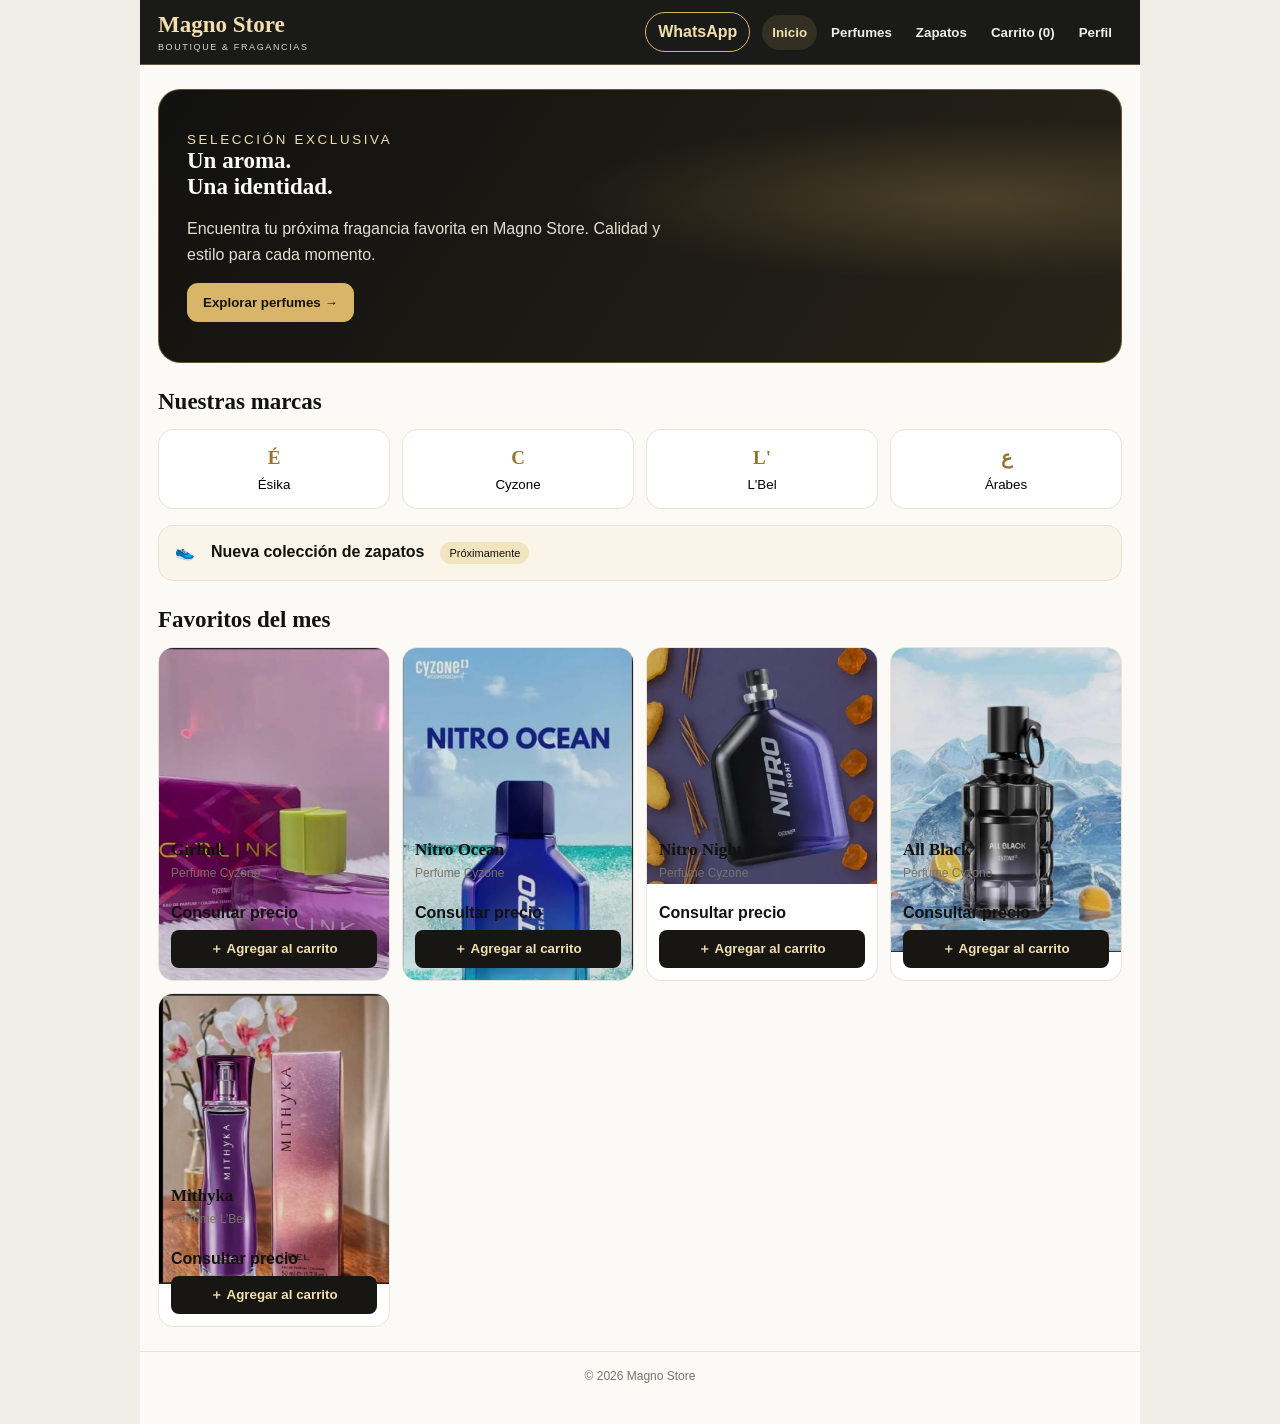
==== commit d5721ece: "Restore the original app layout and retain only the install app button" ====
--- a/index.html
+++ b/index.html
@@ -1,50 +1,46 @@
 <!doctype html>
 <html lang="es">
 <head>
-  <meta charset="utf-8">
-  <meta name="viewport" content="width=device-width, initial-scale=1, viewport-fit=cover">
-  <meta name="theme-color" content="#11110f">
-  <meta name="description" content="Descubre fragancias exclusivas de Magno Store y haz tu pedido por WhatsApp.">
-  <meta name="apple-mobile-web-app-capable" content="yes">
-  <meta name="apple-mobile-web-app-status-bar-style" content="black-translucent">
-  <meta name="apple-mobile-web-app-title" content="Magno Store">
-  <title>Magno Store | Boutique &amp; Fragancias</title>
-  <link rel="manifest" href="./manifest.json">
-  <link rel="icon" href="./logo.png" type="image/png">
-  <link rel="apple-touch-icon" href="./logo.png">
-  <style>
-    :root{color-scheme:light;--ink:#171612;--gold:#d8b568;--paper:#fbfaf7;--muted:#77736a;--line:#e9e4d8}*{box-sizing:border-box}body{margin:0;background:#f0eee8;color:var(--ink);font-family:Arial,sans-serif}.app{max-width:1000px;min-height:100vh;margin:auto;background:var(--paper);padding-bottom:env(safe-area-inset-bottom)}.header{position:sticky;top:0;z-index:5;background:#171612;color:#fff}.header-inner{padding:12px 18px;display:flex;align-items:center;gap:14px;flex-wrap:wrap}.brand{margin-right:auto}.brand h1{font:700 23px Georgia,serif;color:#f1dfae;margin:0}.brand p{margin:4px 0 0;font-size:10px;letter-spacing:.14em;text-transform:uppercase}.nav{display:flex;gap:4px;overflow:auto}.nav button{white-space:nowrap;border:0;border-radius:20px;background:transparent;color:#eee;padding:10px;cursor:pointer;font-weight:bold}.nav button.active{background:#d8b568;color:#171612}.support{color:#f1dfae;font-size:13px}.install-app{display:none;border:1px solid #d8b568;border-radius:20px;background:transparent;color:#f1dfae;padding:8px 11px;cursor:pointer;font-weight:bold;white-space:nowrap}.install-app.show{display:inline-block}.hero{padding:38px 26px;border-radius:18px;background:linear-gradient(120deg,#171612,#393020);color:white}.hero small{color:#f1dfae;letter-spacing:.16em;text-transform:uppercase}.hero h2{font:700 clamp(36px,7vw,56px)/1.08 Georgia,serif;margin:14px 0}.hero p{max-width:500px;line-height:1.55;color:#e5dfd1}.gold-btn{display:inline-block;border:0;border-radius:8px;padding:12px 16px;background:var(--gold);color:#171612;font-weight:bold;text-decoration:none;cursor:pointer}.section-head{display:flex;align-items:center;justify-content:space-between;margin:24px 0 14px}.section-head h2{font:700 24px Georgia,serif;margin:0}.brand-grid{display:grid;grid-template-columns:repeat(4,1fr);gap:10px}.brand-card{padding:15px;background:#fff;border:1px solid var(--line);border-radius:12px;cursor:pointer}.brand-card b{display:block;font:700 22px Georgia;color:#96742a;margin-bottom:6px}.shoe,.panel{padding:18px;margin:18px 0;background:#fff;border:1px solid var(--line);border-radius:12px}.search{width:100%;margin:12px 0;padding:13px;border:1px solid var(--line);border-radius:10px;font-size:16px}.filters{display:flex;gap:8px;overflow:auto;margin:8px 0 14px}.filter{border:1px solid var(--line);border-radius:20px;background:white;padding:9px 13px;white-space:nowrap;cursor:pointer}.filter.active{background:#171612;color:#f1dfae}.products{display:grid;grid-template-columns:repeat(4,minmax(0,1fr));gap:14px}.product{overflow:hidden;background:#fff;border:1px solid var(--line);border-radius:13px;display:flex;flex-direction:column}.product-art{height:190px;background:#f5f0e5;display:grid;place-items:center;overflow:hidden}.product-art img{width:100%;height:100%;object-fit:contain;cursor:zoom-in}.product-info{display:flex;flex-direction:column;flex:1;padding:13px}.product-info h3{display:block;min-height:2.5em;margin:0 0 7px;color:#171612;font:700 18px/1.25 Georgia,serif}.product-info p{margin:0 0 12px;color:var(--muted);font-size:13px}.product-info button{width:100%;margin-top:auto;border:0;border-radius:8px;background:#171612;color:#f1dfae;padding:11px 8px;cursor:pointer;font-weight:bold}.empty{padding:22px;text-align:center;border:1px solid var(--line);border-radius:12px;background:white}.cart-row{display:flex;align-items:center;justify-content:space-between;gap:12px;padding:12px;margin:9px 0;background:white;border:1px solid var(--line);border-radius:10px}.qty button{padding:6px 10px;cursor:pointer}.toast{position:fixed;bottom:calc(18px + env(safe-area-inset-bottom));left:50%;transform:translateX(-50%);background:#171612;color:white;padding:12px 17px;border-radius:30px;display:none;z-index:10}.toast.show{display:block}.modal{position:fixed;inset:0;z-index:20;background:#000d;display:none;align-items:center;justify-content:center;padding:20px}.modal.open{display:flex}.modal img{max-width:92vw;max-height:82vh;object-fit:contain;background:white;border-radius:12px}.modal-close{position:absolute;top:18px;right:18px;border:0;border-radius:50%;width:42px;height:42px;font-size:24px;cursor:pointer}footer{text-align:center;border-top:1px solid var(--line);padding:17px;color:var(--muted);font-size:12px}.ios-tip{display:none;padding:10px;text-align:center;background:#f8efd9;font-size:13px}.ios-tip.show{display:block}@media(max-width:700px){.header-inner{padding:10px 12px}.nav{order:3;flex-basis:100%;justify-content:space-between}.nav button{padding:8px 6px;font-size:12px}.support{display:none}.install-app{order:2;font-size:12px}main{padding:15px 12px}.hero{padding:30px 19px}.brand-grid{grid-template-columns:repeat(4,1fr);gap:6px}.brand-card{padding:11px 3px;font-size:11px}.products{grid-template-columns:repeat(2,minmax(0,1fr));gap:9px}.product-art{height:155px}.product-info{padding:10px}.product-info h3{font-size:16px}.product-info button{font-size:12px;padding:10px 5px}}
-  </style>
+<meta charset="utf-8">
+<meta name="viewport" content="width=device-width, initial-scale=1, viewport-fit=cover">
+<meta name="theme-color" content="#11110f">
+<meta name="apple-mobile-web-app-capable" content="yes">
+<meta name="apple-mobile-web-app-status-bar-style" content="black-translucent">
+<meta name="apple-mobile-web-app-title" content="Magno Store">
+<title>Magno Store | Boutique &amp; Fragancias</title>
+<link rel="manifest" href="./manifest.json">
+<link rel="icon" href="./logo.png" type="image/png">
+<link rel="apple-touch-icon" href="./logo.png">
+<style>
+:root{color-scheme:light;--ink:#11110f;--gold:#d8b568;--gold-light:#f1dfae;--paper:#fbfaf7;--muted:#77736a;--line:#e9e4d8}*{box-sizing:border-box}body{margin:0;background:#f0eee8;color:var(--ink);font-family:Arial,sans-serif}.app{max-width:1000px;min-height:100vh;margin:auto;background:var(--paper);padding-bottom:24px}.header{position:sticky;top:0;z-index:5;background:#11110ff5;color:white;border-bottom:1px solid #d8b56866}.header-inner{max-width:1000px;margin:auto;padding:12px 18px;display:flex;align-items:center;gap:12px;flex-wrap:wrap}.brand{margin-right:auto}.brand h1{font:700 23px Georgia,serif;color:var(--gold-light);margin:0}.brand p{margin:4px 0 0;font-size:9px;letter-spacing:.18em;text-transform:uppercase;color:#ded8ca}.nav{display:flex;gap:4px;overflow:auto}.nav button{white-space:nowrap;border:0;border-radius:20px;background:transparent;color:#eee;padding:10px;cursor:pointer;font-weight:700}.nav button.active{color:var(--gold-light);background:#d8b56822}.actions{display:flex;gap:8px}.support,.install-app{border:1px solid var(--gold);border-radius:22px;padding:10px 12px;background:transparent;color:var(--gold-light);font-weight:800;text-decoration:none;white-space:nowrap;cursor:pointer}.install-app{display:none}.install-app.show{display:inline-block}main{padding:24px 18px}.view{display:none}.view.active{display:block}.hero{padding:40px 28px;border:1px solid #d8b56866;border-radius:22px;background:radial-gradient(ellipse at 85% 40%,#d8b56838,transparent 35%),linear-gradient(125deg,#11110f,#282319);color:white}.hero small{color:var(--gold-light);letter-spacing:.2em;text-transform:uppercase}.hero h2{font:700 clamp(36px,7vw,58px)/1.08 Georgia,serif;margin:14px 0}.hero p{max-width:500px;line-height:1.6;color:#e5dfd1}.gold-btn{display:inline-block;border:0;border-radius:11px;padding:12px 16px;background:var(--gold);color:#17140d;font-weight:800;text-decoration:none;cursor:pointer}.section-head{display:flex;align-items:center;justify-content:space-between;margin:26px 0 14px}.section-head h2,.view h2{font:700 23px Georgia,serif;margin:0}.brand-grid,.products{display:grid;grid-template-columns:repeat(4,minmax(0,1fr));gap:12px}.brand-card,.product,.panel{background:white;border:1px solid var(--line);border-radius:15px}.brand-card{padding:16px;text-align:center;cursor:pointer}.brand-card b{display:block;color:#96742a;font:700 19px Georgia;margin-bottom:8px}.shoe{margin-top:16px;padding:16px;border:1px solid var(--line);border-radius:15px;background:#faf5e8;cursor:pointer}.search{width:100%;margin:12px 0;padding:13px;border:1px solid var(--line);border-radius:11px;font-size:15px}.filters{display:flex;gap:8px;overflow:auto;margin:8px 0}.filter{border:1px solid var(--line);border-radius:20px;background:white;padding:9px 13px;white-space:nowrap;cursor:pointer}.filter.active{background:#171612;color:var(--gold-light)}.product{overflow:hidden}.product-art{height:180px;background:#f2ecdc;display:grid;place-items:center;cursor:zoom-in}.product-art img{width:100%;height:100%;object-fit:contain}.product-info{padding:12px}.product-info h3{font:700 17px Georgia,serif;margin:0 0 6px}.product-info p{min-height:30px;color:var(--muted);font-size:12px;margin:0 0 8px}.product-info strong{display:block;margin:8px 0}.product-info button{width:100%;border:0;border-radius:8px;background:#171612;color:var(--gold-light);padding:10px;cursor:pointer;font-weight:700}.panel{padding:18px;margin:14px 0}.empty{padding:22px;text-align:center;border:1px solid var(--line);border-radius:14px;background:white}.cart-row{display:flex;align-items:center;justify-content:space-between;gap:12px;padding:12px;margin:9px 0;background:white;border:1px solid var(--line);border-radius:13px}.qty button{padding:6px 10px;cursor:pointer}.badge{display:inline-block;background:#f1e4be;border-radius:20px;padding:5px 9px;font-size:11px}.toast{position:fixed;bottom:18px;left:50%;transform:translateX(-50%);background:#171612;color:white;padding:12px 17px;border-radius:30px;display:none;z-index:10}.toast.show{display:block}footer{text-align:center;border-top:1px solid var(--line);padding:17px;color:var(--muted);font-size:12px}.modal{position:fixed;inset:0;z-index:20;background:#000d;display:none;align-items:center;justify-content:center;padding:20px}.modal.open{display:flex}.modal img{max-width:min(92vw,680px);max-height:82vh;object-fit:contain;background:white;border-radius:12px}.modal-close{position:absolute;top:18px;right:18px;border:0;border-radius:50%;width:42px;height:42px;font-size:24px;cursor:pointer}.ios-tip{display:none;margin:10px 18px;padding:10px;border:1px solid var(--gold);border-radius:10px;text-align:center;background:#fff7df;font-size:13px}.ios-tip.show{display:block}@media(max-width:700px){.header-inner{padding:10px 12px}.nav{order:3;flex-basis:100%}.nav button{padding:8px}.support{display:none}.install-app{padding:8px 10px;font-size:12px}main{padding:16px 13px}.hero{padding:30px 20px}.brand-grid{grid-template-columns:repeat(4,1fr);gap:7px}.brand-card{padding:12px 4px;font-size:11px}.products{grid-template-columns:repeat(2,minmax(0,1fr));gap:9px}.product-art{height:150px}.product-info{padding:10px}.product-info h3{font-size:15px}}
+</style>
 </head>
 <body>
 <div class="app">
-<header class="header"><div class="header-inner"><div class="brand"><h1>Magno Store</h1><p>Boutique &amp; Fragancias</p></div><button id="install-app" class="install-app" type="button">Instalar app</button><nav class="nav" aria-label="Navegación"><button class="active" data-tab="inicio">Inicio</button><button data-tab="perfumes">Perfumes</button><button data-tab="zapatos">Zapatos</button><button data-tab="carrito">Carrito (<span id="cart-count">0</span>)</button><button data-tab="perfil">Perfil</button></nav><a class="support" href="https://wa.me/584142607437" target="_blank" rel="noopener">WhatsApp</a></div></header>
-<div class="ios-tip" id="ios-tip">Para instalar en iPhone: abre este sitio en Safari, toca Compartir y elige «Agregar a pantalla de inicio».</div>
+<header class="header"><div class="header-inner"><div class="brand"><h1>Magno Store</h1><p>Boutique &amp; Fragancias</p></div><div class="actions"><button id="install-app" class="install-app" type="button">Instalar app</button><a class="support" href="https://wa.me/584142607437" target="_blank" rel="noopener">WhatsApp</a></div><nav class="nav" aria-label="Navegación"><button class="active" data-tab="inicio">Inicio</button><button data-tab="perfumes">Perfumes</button><button data-tab="zapatos">Zapatos</button><button data-tab="carrito">Carrito (<span id="cart-count">0</span>)</button><button data-tab="perfil">Perfil</button></nav></div></header>
+<div id="ios-tip" class="ios-tip">En iPhone: toca Compartir en Safari y luego «Agregar a pantalla de inicio».</div>
 <main>
-<section class="view active" id="view-inicio"><div class="hero"><small>Selección exclusiva</small><h2>Un aroma.<br>Una identidad.</h2><p>Encuentra tu próxima fragancia favorita en Magno Store. Calidad y estilo para cada momento.</p><button class="gold-btn" data-go="perfumes">Explorar perfumes →</button></div><div class="section-head"><h2>Nuestras marcas</h2></div><div class="brand-grid"><button class="brand-card" data-brand-go="Ésika"><b>É</b>Ésika</button><button class="brand-card" data-brand-go="Cyzone"><b>C</b>Cyzone</button><button class="brand-card" data-brand-go="L’Bel"><b>L'</b>L'Bel</button><button class="brand-card" data-brand-go="Árabes"><b>ع</b>Árabes</button></div><div class="shoe" data-go="zapatos">👟　<strong>Nueva colección de zapatos</strong>　<span>Próximamente</span></div><div class="section-head"><h2>Favoritos del mes</h2></div><div id="featured" class="products"></div></section>
-<section class="view" id="view-perfumes"><div class="section-head"><h2>Catálogo de perfumes</h2></div><input id="search" class="search" type="search" placeholder="Buscar perfume, marca o aroma"><div class="filters"><button class="filter active" data-filter="Todas">Todas</button><button class="filter" data-filter="Ésika">Ésika</button><button class="filter" data-filter="Cyzone">Cyzone</button><button class="filter" data-filter="L’Bel">L'Bel</button><button class="filter" data-filter="Árabes">Árabes</button></div><p id="results" aria-live="polite"></p><div id="products" class="products"></div></section>
-<section class="view" id="view-zapatos"><div class="panel" style="text-align:center"><h2>Nueva colección de calzado</h2><p>Estamos preparando nuevos modelos para ti.</p><a class="gold-btn" href="https://wa.me/584142607437?text=Quiero%20un%20aviso%20cuando%20lleguen%20los%20zapatos" target="_blank" rel="noopener">Avisarme por WhatsApp</a></div></section>
+<section class="view active" id="view-inicio"><div class="hero"><small>Selección exclusiva</small><h2>Un aroma.<br>Una identidad.</h2><p>Encuentra tu próxima fragancia favorita en Magno Store. Calidad y estilo para cada momento.</p><button class="gold-btn" data-go="perfumes">Explorar perfumes →</button></div><div class="section-head"><h2>Nuestras marcas</h2></div><div class="brand-grid"><button class="brand-card" data-brand="Ésika"><b>É</b>Ésika</button><button class="brand-card" data-brand="Cyzone"><b>C</b>Cyzone</button><button class="brand-card" data-brand="L’Bel"><b>L'</b>L'Bel</button><button class="brand-card" data-brand="Árabes"><b>ع</b>Árabes</button></div><div class="shoe" data-go="zapatos">👟　<strong>Nueva colección de zapatos</strong>　<span class="badge">Próximamente</span></div><div class="section-head"><h2>Favoritos del mes</h2></div><div id="featured" class="products"></div></section>
+<section class="view" id="view-perfumes"><div class="section-head"><h2>Catálogo de perfumes</h2></div><input id="search" class="search" type="search" placeholder="Buscar perfume, marca o aroma"><div class="filters"><button class="filter active" data-filter="Todas">Todas</button><button class="filter" data-filter="Ésika">Ésika</button><button class="filter" data-filter="Cyzone">Cyzone</button><button class="filter" data-filter="L’Bel">L'Bel</button><button class="filter" data-filter="Árabes">Árabes</button></div><p id="results"></p><div id="products" class="products"></div></section>
+<section class="view" id="view-zapatos"><div class="panel" style="text-align:center"><span class="badge">PRÓXIMAMENTE</span><h2>Nueva colección de calzado</h2><p>Estamos preparando nuevos modelos para ti.</p><a class="gold-btn" href="https://wa.me/584142607437?text=Quiero%20un%20aviso%20cuando%20lleguen%20los%20zapatos" target="_blank" rel="noopener">Avisarme por WhatsApp</a></div></section>
 <section class="view" id="view-carrito"><div class="section-head"><h2>Tu carrito</h2><button id="clear-cart">Vaciar</button></div><div id="cart-items"></div><div id="cart-empty" class="empty">Tu carrito está vacío.</div><div class="panel" id="summary" hidden><strong>Precio: por confirmar</strong><p>Envío a coordinar.</p><button class="gold-btn" id="checkout">Enviar pedido por WhatsApp</button></div></section>
-<section class="view" id="view-perfil"><div class="panel"><h2>Magno Store Club</h2><p>Atención personalizada: 0414-2607437</p><a class="gold-btn" href="https://wa.me/584142607437" target="_blank" rel="noopener">Contactar por WhatsApp</a></div><h2>Historial de pedidos</h2><div id="orders"></div></section>
-</main><footer>© <span id="year"></span> Magno Store</footer></div><div class="toast" id="toast" role="status"></div><div class="modal" id="image-modal" role="dialog" aria-modal="true" aria-label="Imagen ampliada"><button class="modal-close" type="button" id="modal-close" aria-label="Cerrar">×</button><img id="modal-image" alt=""></div>
+<section class="view" id="view-perfil"><div class="panel"><span class="badge">CLIENTE MAGNO</span><h2>Magno Store Club</h2><p>Atención personalizada: 0414-2607437</p><a class="gold-btn" href="https://wa.me/584142607437" target="_blank" rel="noopener">Contactar por WhatsApp</a></div><h2>Historial de pedidos</h2><div id="orders"></div></section>
+</main><footer>© <span id="year"></span> Magno Store</footer></div>
+<div class="toast" id="toast" role="status"></div><div class="modal" id="image-modal" role="dialog" aria-modal="true"><button class="modal-close" id="modal-close" type="button">×</button><img id="modal-image" alt=""></div>
 <script>
-const products=[{id:1,n:'Girlink',b:'Cyzone',d:'Perfume Cyzone',img:'cyzone girlink.png',f:true},{id:2,n:'Nitro Ocean',b:'Cyzone',d:'Perfume Cyzone',img:'cyzone nitro ocean.png',f:true},{id:3,n:'Nitro Night',b:'Cyzone',d:'Perfume Cyzone',img:'cyzone nitro night.png',f:true},{id:4,n:'All Black',b:'Cyzone',d:'Perfume Cyzone',img:'cyzone  all black.png',f:true},{id:5,n:'Nitro',b:'Cyzone',d:'Perfume Cyzone',img:'cyzone nitro.png'},{id:6,n:'Dancing',b:'Cyzone',d:'Perfume Cyzone',img:'cyzone dancing.png'},{id:7,n:'Mystic Star',b:'Cyzone',d:'Perfume Cyzone',img:'cyzone mystic star.png'},{id:8,n:'Mithyka',b:'L’Bel',d:'Perfume L’Bel',img:"l'bel mithyka.png",f:true}];
-let selected='Todas';function read(key){try{return JSON.parse(localStorage.getItem(key))||[]}catch{return[]}}let cart=read('magno-cart'),orders=read('magno-orders');
-function imagePath(path){return path.split('/').map(encodeURIComponent).join('/')}
-function card(p){return `<article class="product"><div class="product-art"><img src="${imagePath(p.img)}" alt="${p.n} - ${p.b}" loading="lazy" data-image="${p.id}"></div><div class="product-info"><h3>${p.n}</h3><p>${p.b}</p><button type="button" data-add="${p.id}">＋ Añadir al carrito</button></div></article>`}
-function render(){const q=(document.getElementById('search').value||'').toLocaleLowerCase('es');const found=products.filter(p=>(selected==='Todas'||p.b===selected)&&`${p.n} ${p.b} ${p.d}`.toLocaleLowerCase('es').includes(q));document.getElementById('products').innerHTML=found.length?found.map(card).join(''):'<div class="empty">No hay resultados.</div>';document.getElementById('results').textContent=`${found.length} fragancias`;document.getElementById('featured').innerHTML=products.filter(p=>p.f).map(card).join('')}
-function tab(name){document.querySelectorAll('.view').forEach(v=>v.classList.toggle('active',v.id==='view-'+name));document.querySelectorAll('.nav [data-tab]').forEach(b=>b.classList.toggle('active',b.dataset.tab===name));if(name==='carrito')drawCart();window.scrollTo(0,0)}
-function brand(name){selected=name;document.querySelectorAll('[data-filter]').forEach(b=>b.classList.toggle('active',b.dataset.filter===name));tab('perfumes');render()}
+const products=[{id:1,n:'Girlink',b:'Cyzone',d:'Perfume Cyzone',img:'cyzone girlink.png',f:1},{id:2,n:'Nitro Ocean',b:'Cyzone',d:'Perfume Cyzone',img:'cyzone nitro ocean.png',f:1},{id:3,n:'Nitro Night',b:'Cyzone',d:'Perfume Cyzone',img:'cyzone nitro night.png',f:1},{id:4,n:'All Black',b:'Cyzone',d:'Perfume Cyzone',img:'cyzone  all black.png',f:1},{id:5,n:'Nitro',b:'Cyzone',d:'Perfume Cyzone',img:'cyzone nitro.png'},{id:6,n:'Dancing',b:'Cyzone',d:'Perfume Cyzone',img:'cyzone dancing.png'},{id:7,n:'Mystic Star',b:'Cyzone',d:'Perfume Cyzone',img:'cyzone mystic star.png'},{id:8,n:'Mithyka',b:'L’Bel',d:'Perfume L’Bel',img:"l'bel mithyka.png",f:1}];let selected='Todas';let cart=JSON.parse(localStorage.getItem('magno-cart')||'[]');let orders=JSON.parse(localStorage.getItem('magno-orders')||'[]');
+function card(p){const src=encodeURI(p.img);return `<article class="product"><div class="product-art" data-image="${p.id}"><img src="${src}" alt="${p.n}" loading="lazy"></div><div class="product-info"><h3>${p.n}</h3><p>${p.d}</p><strong>Consultar precio</strong><button type="button" data-add="${p.id}">＋ Agregar al carrito</button></div></article>`}
+function render(){const q=(document.getElementById('search').value||'').toLowerCase();const found=products.filter(p=>(selected==='Todas'||p.b===selected)&&`${p.n} ${p.b} ${p.d}`.toLowerCase().includes(q));document.getElementById('products').innerHTML=found.length?found.map(card).join(''):'<div class="empty">No hay resultados.</div>';document.getElementById('results').textContent=`${found.length} fragancias`;document.getElementById('featured').innerHTML=products.filter(p=>p.f).map(card).join('')}
+function tab(name){document.querySelectorAll('.view').forEach(v=>v.classList.toggle('active',v.id==='view-'+name));document.querySelectorAll('.nav button').forEach(b=>b.classList.toggle('active',b.dataset.tab===name));if(name==='carrito')drawCart();scrollTo(0,0)}
+function brand(name){selected=name;document.querySelectorAll('.filter').forEach(b=>b.classList.toggle('active',b.dataset.filter===name));tab('perfumes');render()}
 function persist(){localStorage.setItem('magno-cart',JSON.stringify(cart));localStorage.setItem('magno-orders',JSON.stringify(orders))}
-function add(id){const p=products.find(x=>x.id===id),old=cart.find(x=>x.id===id);if(old)old.q=(old.q||old.qty||0)+1;else cart.push({...p,q:1});persist();drawCart();toast(`${p.n} añadido al carrito`)}
-function change(id,delta){const item=cart.find(x=>x.id===id);if(item)item.q=(item.q||item.qty||1)+delta;cart=cart.filter(x=>(x.q||x.qty||0)>0);persist();drawCart()}
-function drawCart(){const count=cart.reduce((sum,x)=>sum+(x.q||x.qty||0),0);document.getElementById('cart-count').textContent=count;document.getElementById('cart-empty').hidden=!!count;document.getElementById('summary').hidden=!count;document.getElementById('cart-items').innerHTML=cart.map(x=>`<div class="cart-row"><span><strong>${x.n}</strong> · ${x.q||x.qty} unidad(es)</span><span class="qty"><button data-change="-1" data-id="${x.id}">−</button><button data-change="1" data-id="${x.id}">＋</button></span></div>`).join('')}
-function checkout(){if(!cart.length)return;const lines=cart.map(x=>`${x.q||x.qty}x ${x.n}`).join('\n');const message=`Hola Magno Store, quiero hacer este pedido:\n${lines}\nPor favor confirmen el precio.`;window.open('https://wa.me/584142607437?text='+encodeURIComponent(message),'_blank')}
-function drawOrders(){document.getElementById('orders').innerHTML=orders.map(x=>`<div class="panel">${x.date}<p>${x.text}</p></div>`).join('')||'<p>Aún no hay pedidos.</p>'}
-function toast(message){const el=document.getElementById('toast');el.textContent=message;el.classList.add('show');setTimeout(()=>el.classList.remove('show'),2300)}
-function openModal(image,name){const modal=document.getElementById('image-modal'),img=document.getElementById('modal-image');img.src=image;img.alt=name;modal.classList.add('open')}
+function add(id){const p=products.find(x=>x.id===id),old=cart.find(x=>x.id===id);if(old)old.q++;else cart.push({...p,q:1});persist();drawCart();toast(`${p.n} agregado al carrito`)}
+function change(id,d){const x=cart.find(y=>y.id===id);if(x)x.q+=d;cart=cart.filter(x=>x.q>0);persist();drawCart()}
+function drawCart(){const count=cart.reduce((s,x)=>s+x.q,0);document.getElementById('cart-count').textContent=count;document.getElementById('cart-empty').hidden=!!count;document.getElementById('summary').hidden=!count;document.getElementById('cart-items').innerHTML=cart.map(x=>`<div class="cart-row"><span>${x.n}</span><div class="qty"><button data-change="${x.id}" data-delta="-1">−</button> ${x.q} <button data-change="${x.id}" data-delta="1">＋</button></div></div>`).join('')}
+function checkout(){if(!cart.length)return;const lines=cart.map(x=>`${x.q}x ${x.n}`).join('\n');window.open('https://wa.me/584142607437?text='+encodeURIComponent(`Hola Magno Store, quiero hacer este pedido:\n${lines}\nPor favor confirmen el precio.`),'_blank')}
+function toast(text){const e=document.getElementById('toast');e.textContent=text;e.classList.add('show');setTimeout(()=>e.classList.remove('show'),2500)}
+function openModal(src,name){document.getElementById('modal-image').src=src;document.getElementById('modal-image').alt=name;document.getElementById('image-modal').classList.add('open')}
 function closeModal(){document.getElementById('image-modal').classList.remove('open')}
-document.addEventListener('click',event=>{const target=event.target.closest('button,[data-go],[data-brand-go],img[data-image]');if(!target)return;if(target.dataset.tab)tab(target.dataset.tab);else if(target.dataset.go)tab(target.dataset.go);else if(target.dataset.brandGo)brand(target.dataset.brandGo);else if(target.dataset.filter)brand(target.dataset.filter);else if(target.dataset.add)add(Number(target.dataset.add));else if(target.dataset.change)change(Number(target.dataset.id),Number(target.dataset.change));else if(target.id==='clear-cart'){cart=[];persist();drawCart()}else if(target.id==='checkout')checkout();else if(target.id==='modal-close')closeModal();else if(target.matches('img[data-image]'))openModal(target.currentSrc||target.src,target.alt)});
-document.getElementById('search').addEventListener('input',render);document.getElementById('year').textContent=new Date().getFullYear();document.addEventListener('keydown',event=>{if(event.key==='Escape')closeModal()});
-let deferredInstallPrompt=null;const installButton=document.getElementById('install-app');window.addEventListener('beforeinstallprompt',event=>{event.preventDefault();deferredInstallPrompt=event;installButton.classList.add('show')});installButton.addEventListener('click',async()=>{if(deferredInstallPrompt){deferredInstallPrompt.prompt();await deferredInstallPrompt.userChoice;deferredInstallPrompt=null;installButton.classList.remove('show')}else if(/iPhone|iPad|iPod/.test(navigator.userAgent)&&!navigator.standalone){document.getElementById('ios-tip').classList.add('show');document.getElementById('ios-tip').scrollIntoView({behavior:'smooth'})}});if(/iPhone|iPad|iPod/.test(navigator.userAgent)&&!navigator.standalone)installButton.classList.add('show');window.addEventListener('appinstalled',()=>{installButton.classList.remove('show');toast('Magno Store instalada')});render();drawCart();drawOrders();if('serviceWorker'in navigator&&location.protocol!=='file:')window.addEventListener('load',()=>navigator.serviceWorker.register('./sw.js').catch(console.error));
+document.addEventListener('click',e=>{const b=e.target.closest('button');if(b&&b.dataset.tab)tab(b.dataset.tab);if(b&&b.dataset.go)tab(b.dataset.go);if(b&&b.dataset.brand)brand(b.dataset.brand);if(b&&b.dataset.filter)brand(b.dataset.filter);if(b&&b.dataset.add)add(Number(b.dataset.add));if(b&&b.dataset.change)change(Number(b.dataset.change),Number(b.dataset.delta));if(b&&b.id==='clear-cart'){cart=[];persist();drawCart()}if(b&&b.id==='checkout')checkout();if(b&&b.id==='modal-close')closeModal();const art=e.target.closest('[data-image]');if(art){const p=products.find(x=>x.id===Number(art.dataset.image));openModal(encodeURI(p.img),p.n)}});document.getElementById('search').addEventListener('input',render);document.getElementById('year').textContent=new Date().getFullYear();document.getElementById('image-modal').addEventListener('click',e=>{if(e.target.id==='image-modal')closeModal()});document.addEventListener('keydown',e=>{if(e.key==='Escape')closeModal()});
+let deferredPrompt=null;const installButton=document.getElementById('install-app');window.addEventListener('beforeinstallprompt',e=>{e.preventDefault();deferredPrompt=e;installButton.classList.add('show')});installButton.addEventListener('click',async()=>{if(deferredPrompt){deferredPrompt.prompt();await deferredPrompt.userChoice;deferredPrompt=null;installButton.classList.remove('show')}else if(/iPhone|iPad|iPod/.test(navigator.userAgent)&&!navigator.standalone){document.getElementById('ios-tip').classList.add('show')}});if(/iPhone|iPad|iPod/.test(navigator.userAgent)&&!navigator.standalone)installButton.classList.add('show');render();drawCart();if('serviceWorker'in navigator&&location.protocol!=='file:')addEventListener('load',()=>navigator.serviceWorker.register('./sw.js').catch(console.error));
 </script></body></html>
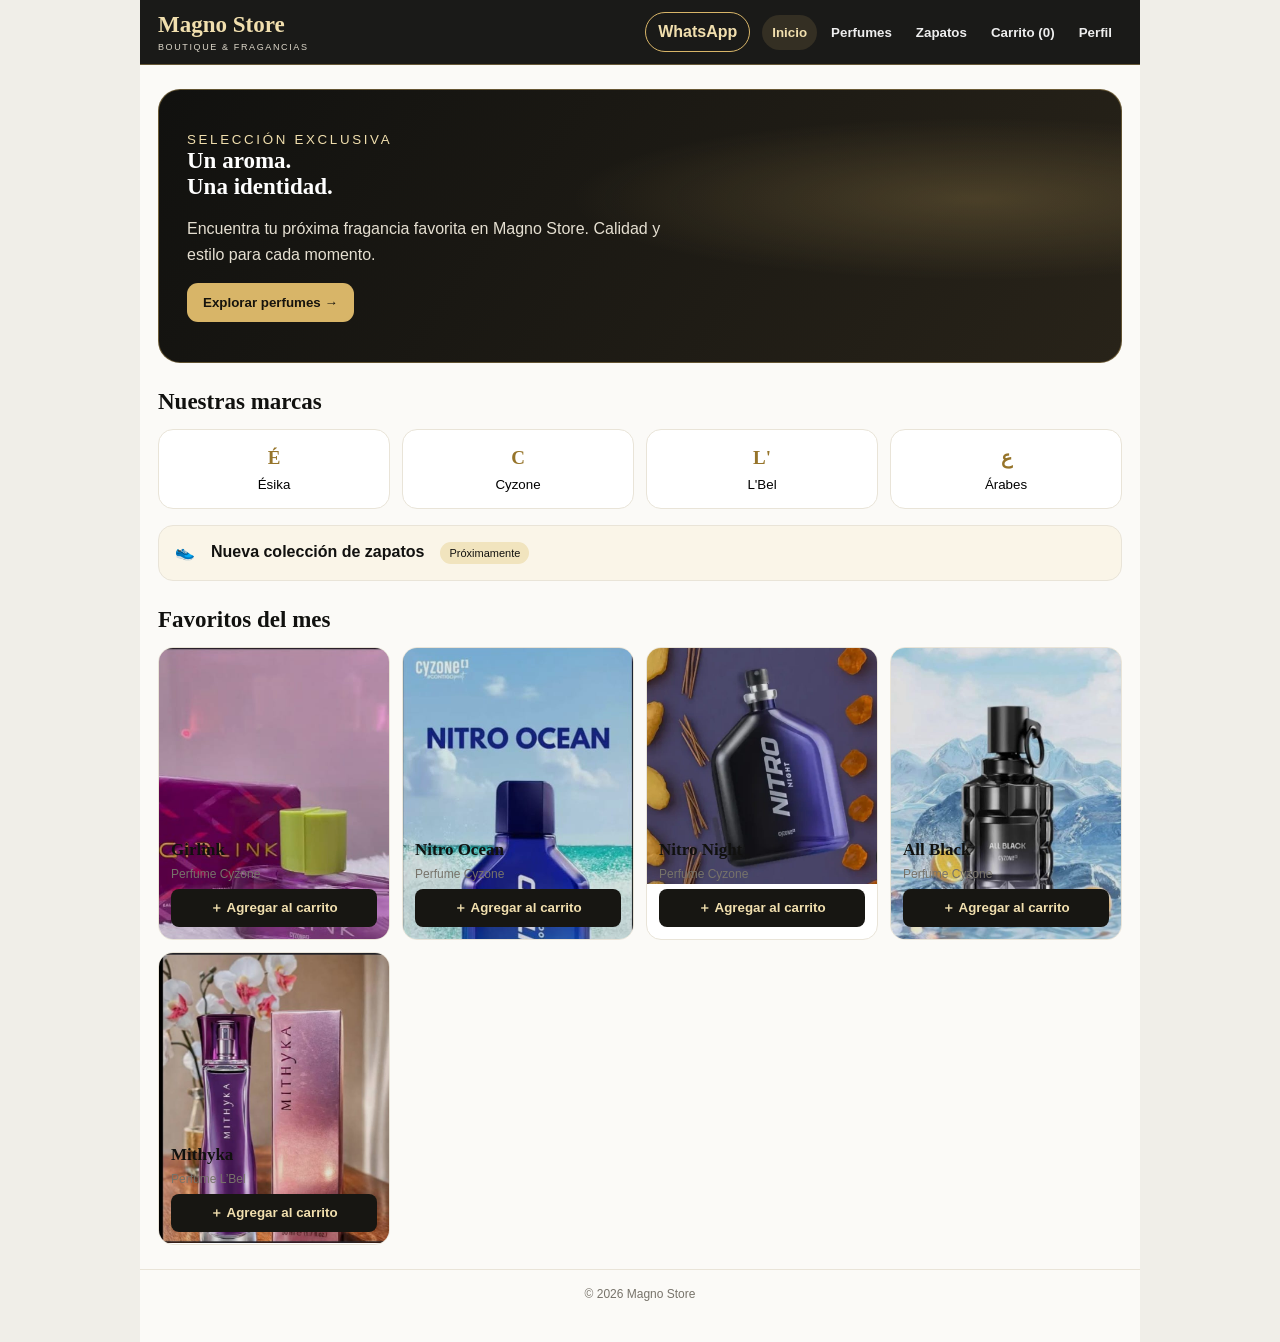
==== commit 8719a57c: "Correct perfume names and cart button placement under each image" ====
--- a/index.html
+++ b/index.html
@@ -12,7 +12,7 @@
 <link rel="icon" href="./logo.png" type="image/png">
 <link rel="apple-touch-icon" href="./logo.png">
 <style>
-:root{color-scheme:light;--ink:#11110f;--gold:#d8b568;--gold-light:#f1dfae;--paper:#fbfaf7;--muted:#77736a;--line:#e9e4d8}*{box-sizing:border-box}body{margin:0;background:#f0eee8;color:var(--ink);font-family:Arial,sans-serif}.app{max-width:1000px;min-height:100vh;margin:auto;background:var(--paper);padding-bottom:24px}.header{position:sticky;top:0;z-index:5;background:#11110ff5;color:white;border-bottom:1px solid #d8b56866}.header-inner{max-width:1000px;margin:auto;padding:12px 18px;display:flex;align-items:center;gap:12px;flex-wrap:wrap}.brand{margin-right:auto}.brand h1{font:700 23px Georgia,serif;color:var(--gold-light);margin:0}.brand p{margin:4px 0 0;font-size:9px;letter-spacing:.18em;text-transform:uppercase;color:#ded8ca}.nav{display:flex;gap:4px;overflow:auto}.nav button{white-space:nowrap;border:0;border-radius:20px;background:transparent;color:#eee;padding:10px;cursor:pointer;font-weight:700}.nav button.active{color:var(--gold-light);background:#d8b56822}.actions{display:flex;gap:8px}.support,.install-app{border:1px solid var(--gold);border-radius:22px;padding:10px 12px;background:transparent;color:var(--gold-light);font-weight:800;text-decoration:none;white-space:nowrap;cursor:pointer}.install-app{display:none}.install-app.show{display:inline-block}main{padding:24px 18px}.view{display:none}.view.active{display:block}.hero{padding:40px 28px;border:1px solid #d8b56866;border-radius:22px;background:radial-gradient(ellipse at 85% 40%,#d8b56838,transparent 35%),linear-gradient(125deg,#11110f,#282319);color:white}.hero small{color:var(--gold-light);letter-spacing:.2em;text-transform:uppercase}.hero h2{font:700 clamp(36px,7vw,58px)/1.08 Georgia,serif;margin:14px 0}.hero p{max-width:500px;line-height:1.6;color:#e5dfd1}.gold-btn{display:inline-block;border:0;border-radius:11px;padding:12px 16px;background:var(--gold);color:#17140d;font-weight:800;text-decoration:none;cursor:pointer}.section-head{display:flex;align-items:center;justify-content:space-between;margin:26px 0 14px}.section-head h2,.view h2{font:700 23px Georgia,serif;margin:0}.brand-grid,.products{display:grid;grid-template-columns:repeat(4,minmax(0,1fr));gap:12px}.brand-card,.product,.panel{background:white;border:1px solid var(--line);border-radius:15px}.brand-card{padding:16px;text-align:center;cursor:pointer}.brand-card b{display:block;color:#96742a;font:700 19px Georgia;margin-bottom:8px}.shoe{margin-top:16px;padding:16px;border:1px solid var(--line);border-radius:15px;background:#faf5e8;cursor:pointer}.search{width:100%;margin:12px 0;padding:13px;border:1px solid var(--line);border-radius:11px;font-size:15px}.filters{display:flex;gap:8px;overflow:auto;margin:8px 0}.filter{border:1px solid var(--line);border-radius:20px;background:white;padding:9px 13px;white-space:nowrap;cursor:pointer}.filter.active{background:#171612;color:var(--gold-light)}.product{overflow:hidden}.product-art{height:180px;background:#f2ecdc;display:grid;place-items:center;cursor:zoom-in}.product-art img{width:100%;height:100%;object-fit:contain}.product-info{padding:12px}.product-info h3{font:700 17px Georgia,serif;margin:0 0 6px}.product-info p{min-height:30px;color:var(--muted);font-size:12px;margin:0 0 8px}.product-info strong{display:block;margin:8px 0}.product-info button{width:100%;border:0;border-radius:8px;background:#171612;color:var(--gold-light);padding:10px;cursor:pointer;font-weight:700}.panel{padding:18px;margin:14px 0}.empty{padding:22px;text-align:center;border:1px solid var(--line);border-radius:14px;background:white}.cart-row{display:flex;align-items:center;justify-content:space-between;gap:12px;padding:12px;margin:9px 0;background:white;border:1px solid var(--line);border-radius:13px}.qty button{padding:6px 10px;cursor:pointer}.badge{display:inline-block;background:#f1e4be;border-radius:20px;padding:5px 9px;font-size:11px}.toast{position:fixed;bottom:18px;left:50%;transform:translateX(-50%);background:#171612;color:white;padding:12px 17px;border-radius:30px;display:none;z-index:10}.toast.show{display:block}footer{text-align:center;border-top:1px solid var(--line);padding:17px;color:var(--muted);font-size:12px}.modal{position:fixed;inset:0;z-index:20;background:#000d;display:none;align-items:center;justify-content:center;padding:20px}.modal.open{display:flex}.modal img{max-width:min(92vw,680px);max-height:82vh;object-fit:contain;background:white;border-radius:12px}.modal-close{position:absolute;top:18px;right:18px;border:0;border-radius:50%;width:42px;height:42px;font-size:24px;cursor:pointer}.ios-tip{display:none;margin:10px 18px;padding:10px;border:1px solid var(--gold);border-radius:10px;text-align:center;background:#fff7df;font-size:13px}.ios-tip.show{display:block}@media(max-width:700px){.header-inner{padding:10px 12px}.nav{order:3;flex-basis:100%}.nav button{padding:8px}.support{display:none}.install-app{padding:8px 10px;font-size:12px}main{padding:16px 13px}.hero{padding:30px 20px}.brand-grid{grid-template-columns:repeat(4,1fr);gap:7px}.brand-card{padding:12px 4px;font-size:11px}.products{grid-template-columns:repeat(2,minmax(0,1fr));gap:9px}.product-art{height:150px}.product-info{padding:10px}.product-info h3{font-size:15px}}
+:root{color-scheme:light;--ink:#11110f;--gold:#d8b568;--gold-light:#f1dfae;--paper:#fbfaf7;--muted:#77736a;--line:#e9e4d8}*{box-sizing:border-box}body{margin:0;background:#f0eee8;color:var(--ink);font-family:Arial,sans-serif}.app{max-width:1000px;min-height:100vh;margin:auto;background:var(--paper);padding-bottom:24px}.header{position:sticky;top:0;z-index:5;background:#11110ff5;color:white;border-bottom:1px solid #d8b56866}.header-inner{max-width:1000px;margin:auto;padding:12px 18px;display:flex;align-items:center;gap:12px;flex-wrap:wrap}.brand{margin-right:auto}.brand h1{font:700 23px Georgia,serif;color:var(--gold-light);margin:0}.brand p{margin:4px 0 0;font-size:9px;letter-spacing:.18em;text-transform:uppercase;color:#ded8ca}.nav{display:flex;gap:4px;overflow:auto}.nav button{white-space:nowrap;border:0;border-radius:20px;background:transparent;color:#eee;padding:10px;cursor:pointer;font-weight:700}.nav button.active{color:var(--gold-light);background:#d8b56822}.actions{display:flex;gap:8px}.support,.install-app{border:1px solid var(--gold);border-radius:22px;padding:10px 12px;background:transparent;color:var(--gold-light);font-weight:800;text-decoration:none;white-space:nowrap;cursor:pointer}.install-app{display:none}.install-app.show{display:inline-block}main{padding:24px 18px}.view{display:none}.view.active{display:block}.hero{padding:40px 28px;border:1px solid #d8b56866;border-radius:22px;background:radial-gradient(ellipse at 85% 40%,#d8b56838,transparent 35%),linear-gradient(125deg,#11110f,#282319);color:white}.hero small{color:var(--gold-light);letter-spacing:.2em;text-transform:uppercase}.hero h2{font:700 clamp(36px,7vw,58px)/1.08 Georgia,serif;margin:14px 0}.hero p{max-width:500px;line-height:1.6;color:#e5dfd1}.gold-btn{display:inline-block;border:0;border-radius:11px;padding:12px 16px;background:var(--gold);color:#17140d;font-weight:800;text-decoration:none;cursor:pointer}.section-head{display:flex;align-items:center;justify-content:space-between;margin:26px 0 14px}.section-head h2,.view h2{font:700 23px Georgia,serif;margin:0}.brand-grid,.products{display:grid;grid-template-columns:repeat(4,minmax(0,1fr));gap:12px}.brand-card,.product,.panel{background:white;border:1px solid var(--line);border-radius:15px}.brand-card{padding:16px;text-align:center;cursor:pointer}.brand-card b{display:block;color:#96742a;font:700 19px Georgia;margin-bottom:8px}.shoe{margin-top:16px;padding:16px;border:1px solid var(--line);border-radius:15px;background:#faf5e8;cursor:pointer}.search{width:100%;margin:12px 0;padding:13px;border:1px solid var(--line);border-radius:11px;font-size:15px}.filters{display:flex;gap:8px;overflow:auto;margin:8px 0}.filter{border:1px solid var(--line);border-radius:20px;background:white;padding:9px 13px;white-space:nowrap;cursor:pointer}.filter.active{background:#171612;color:var(--gold-light)}.product{overflow:hidden}.product-art{height:180px;background:#f2ecdc;display:grid;place-items:center;cursor:zoom-in}.product-art img{width:100%;height:100%;object-fit:contain}.product-info{display:flex;flex-direction:column;padding:12px}.product-info h3{font:700 17px Georgia,serif;margin:0 0 6px;min-height:21px}.product-info p{color:var(--muted);font-size:12px;margin:0 0 8px}.product-info strong{display:block;margin:8px 0}.product-info button{width:100%;border:0;border-radius:8px;background:#171612;color:var(--gold-light);padding:10px;cursor:pointer;font-weight:700}.panel{padding:18px;margin:14px 0}.empty{padding:22px;text-align:center;border:1px solid var(--line);border-radius:14px;background:white}.cart-row{display:flex;align-items:center;justify-content:space-between;gap:12px;padding:12px;margin:9px 0;background:white;border:1px solid var(--line);border-radius:13px}.qty button{padding:6px 10px;cursor:pointer}.badge{display:inline-block;background:#f1e4be;border-radius:20px;padding:5px 9px;font-size:11px}.toast{position:fixed;bottom:18px;left:50%;transform:translateX(-50%);background:#171612;color:white;padding:12px 17px;border-radius:30px;display:none;z-index:10}.toast.show{display:block}footer{text-align:center;border-top:1px solid var(--line);padding:17px;color:var(--muted);font-size:12px}.modal{position:fixed;inset:0;z-index:20;background:#000d;display:none;align-items:center;justify-content:center;padding:20px}.modal.open{display:flex}.modal img{max-width:min(92vw,680px);max-height:82vh;object-fit:contain;background:white;border-radius:12px}.modal-close{position:absolute;top:18px;right:18px;border:0;border-radius:50%;width:42px;height:42px;font-size:24px;cursor:pointer}.ios-tip{display:none;margin:10px 18px;padding:10px;border:1px solid var(--gold);border-radius:10px;text-align:center;background:#fff7df;font-size:13px}.ios-tip.show{display:block}@media(max-width:700px){.header-inner{padding:10px 12px}.nav{order:3;flex-basis:100%}.nav button{padding:8px}.support{display:none}.install-app{padding:8px 10px;font-size:12px}main{padding:16px 13px}.hero{padding:30px 20px}.brand-grid{grid-template-columns:repeat(4,1fr);gap:7px}.brand-card{padding:12px 4px;font-size:11px}.products{grid-template-columns:repeat(2,minmax(0,1fr));gap:9px}.product-art{height:150px}.product-info{padding:10px}.product-info h3{font-size:15px}}
 </style>
 </head>
 <body>
@@ -29,18 +29,12 @@
 <div class="toast" id="toast" role="status"></div><div class="modal" id="image-modal" role="dialog" aria-modal="true"><button class="modal-close" id="modal-close" type="button">×</button><img id="modal-image" alt=""></div>
 <script>
 const products=[{id:1,n:'Girlink',b:'Cyzone',d:'Perfume Cyzone',img:'cyzone girlink.png',f:1},{id:2,n:'Nitro Ocean',b:'Cyzone',d:'Perfume Cyzone',img:'cyzone nitro ocean.png',f:1},{id:3,n:'Nitro Night',b:'Cyzone',d:'Perfume Cyzone',img:'cyzone nitro night.png',f:1},{id:4,n:'All Black',b:'Cyzone',d:'Perfume Cyzone',img:'cyzone  all black.png',f:1},{id:5,n:'Nitro',b:'Cyzone',d:'Perfume Cyzone',img:'cyzone nitro.png'},{id:6,n:'Dancing',b:'Cyzone',d:'Perfume Cyzone',img:'cyzone dancing.png'},{id:7,n:'Mystic Star',b:'Cyzone',d:'Perfume Cyzone',img:'cyzone mystic star.png'},{id:8,n:'Mithyka',b:'L’Bel',d:'Perfume L’Bel',img:"l'bel mithyka.png",f:1}];let selected='Todas';let cart=JSON.parse(localStorage.getItem('magno-cart')||'[]');let orders=JSON.parse(localStorage.getItem('magno-orders')||'[]');
-function card(p){const src=encodeURI(p.img);return `<article class="product"><div class="product-art" data-image="${p.id}"><img src="${src}" alt="${p.n}" loading="lazy"></div><div class="product-info"><h3>${p.n}</h3><p>${p.d}</p><strong>Consultar precio</strong><button type="button" data-add="${p.id}">＋ Agregar al carrito</button></div></article>`}
+function card(p){const src=encodeURI(p.img);return `<article class="product"><div class="product-art" data-image="${p.id}"><img src="${src}" alt="${p.n}" loading="lazy"></div><div class="product-info"><h3>${p.n}</h3><p>${p.d}</p><button type="button" data-add="${p.id}">＋ Agregar al carrito</button></div></article>`}
 function render(){const q=(document.getElementById('search').value||'').toLowerCase();const found=products.filter(p=>(selected==='Todas'||p.b===selected)&&`${p.n} ${p.b} ${p.d}`.toLowerCase().includes(q));document.getElementById('products').innerHTML=found.length?found.map(card).join(''):'<div class="empty">No hay resultados.</div>';document.getElementById('results').textContent=`${found.length} fragancias`;document.getElementById('featured').innerHTML=products.filter(p=>p.f).map(card).join('')}
-function tab(name){document.querySelectorAll('.view').forEach(v=>v.classList.toggle('active',v.id==='view-'+name));document.querySelectorAll('.nav button').forEach(b=>b.classList.toggle('active',b.dataset.tab===name));if(name==='carrito')drawCart();scrollTo(0,0)}
-function brand(name){selected=name;document.querySelectorAll('.filter').forEach(b=>b.classList.toggle('active',b.dataset.filter===name));tab('perfumes');render()}
-function persist(){localStorage.setItem('magno-cart',JSON.stringify(cart));localStorage.setItem('magno-orders',JSON.stringify(orders))}
-function add(id){const p=products.find(x=>x.id===id),old=cart.find(x=>x.id===id);if(old)old.q++;else cart.push({...p,q:1});persist();drawCart();toast(`${p.n} agregado al carrito`)}
-function change(id,d){const x=cart.find(y=>y.id===id);if(x)x.q+=d;cart=cart.filter(x=>x.q>0);persist();drawCart()}
+function tab(name){document.querySelectorAll('.view').forEach(v=>v.classList.toggle('active',v.id==='view-'+name));document.querySelectorAll('.nav button').forEach(b=>b.classList.toggle('active',b.dataset.tab===name));if(name==='carrito')drawCart();scrollTo(0,0)}function brand(name){selected=name;document.querySelectorAll('.filter').forEach(b=>b.classList.toggle('active',b.dataset.filter===name));tab('perfumes');render()}
+function persist(){localStorage.setItem('magno-cart',JSON.stringify(cart));localStorage.setItem('magno-orders',JSON.stringify(orders))}function add(id){const p=products.find(x=>x.id===id),old=cart.find(x=>x.id===id);if(old)old.q++;else cart.push({...p,q:1});persist();drawCart();toast(`${p.n} agregado al carrito`)}function change(id,d){const x=cart.find(y=>y.id===id);if(x)x.q+=d;cart=cart.filter(x=>x.q>0);persist();drawCart()}
 function drawCart(){const count=cart.reduce((s,x)=>s+x.q,0);document.getElementById('cart-count').textContent=count;document.getElementById('cart-empty').hidden=!!count;document.getElementById('summary').hidden=!count;document.getElementById('cart-items').innerHTML=cart.map(x=>`<div class="cart-row"><span>${x.n}</span><div class="qty"><button data-change="${x.id}" data-delta="-1">−</button> ${x.q} <button data-change="${x.id}" data-delta="1">＋</button></div></div>`).join('')}
 function checkout(){if(!cart.length)return;const lines=cart.map(x=>`${x.q}x ${x.n}`).join('\n');window.open('https://wa.me/584142607437?text='+encodeURIComponent(`Hola Magno Store, quiero hacer este pedido:\n${lines}\nPor favor confirmen el precio.`),'_blank')}
-function toast(text){const e=document.getElementById('toast');e.textContent=text;e.classList.add('show');setTimeout(()=>e.classList.remove('show'),2500)}
-function openModal(src,name){document.getElementById('modal-image').src=src;document.getElementById('modal-image').alt=name;document.getElementById('image-modal').classList.add('open')}
-function closeModal(){document.getElementById('image-modal').classList.remove('open')}
-document.addEventListener('click',e=>{const b=e.target.closest('button');if(b&&b.dataset.tab)tab(b.dataset.tab);if(b&&b.dataset.go)tab(b.dataset.go);if(b&&b.dataset.brand)brand(b.dataset.brand);if(b&&b.dataset.filter)brand(b.dataset.filter);if(b&&b.dataset.add)add(Number(b.dataset.add));if(b&&b.dataset.change)change(Number(b.dataset.change),Number(b.dataset.delta));if(b&&b.id==='clear-cart'){cart=[];persist();drawCart()}if(b&&b.id==='checkout')checkout();if(b&&b.id==='modal-close')closeModal();const art=e.target.closest('[data-image]');if(art){const p=products.find(x=>x.id===Number(art.dataset.image));openModal(encodeURI(p.img),p.n)}});document.getElementById('search').addEventListener('input',render);document.getElementById('year').textContent=new Date().getFullYear();document.getElementById('image-modal').addEventListener('click',e=>{if(e.target.id==='image-modal')closeModal()});document.addEventListener('keydown',e=>{if(e.key==='Escape')closeModal()});
-let deferredPrompt=null;const installButton=document.getElementById('install-app');window.addEventListener('beforeinstallprompt',e=>{e.preventDefault();deferredPrompt=e;installButton.classList.add('show')});installButton.addEventListener('click',async()=>{if(deferredPrompt){deferredPrompt.prompt();await deferredPrompt.userChoice;deferredPrompt=null;installButton.classList.remove('show')}else if(/iPhone|iPad|iPod/.test(navigator.userAgent)&&!navigator.standalone){document.getElementById('ios-tip').classList.add('show')}});if(/iPhone|iPad|iPod/.test(navigator.userAgent)&&!navigator.standalone)installButton.classList.add('show');render();drawCart();if('serviceWorker'in navigator&&location.protocol!=='file:')addEventListener('load',()=>navigator.serviceWorker.register('./sw.js').catch(console.error));
+function toast(text){const e=document.getElementById('toast');e.textContent=text;e.classList.add('show');setTimeout(()=>e.classList.remove('show'),2500)}function openModal(src,name){document.getElementById('modal-image').src=src;document.getElementById('modal-image').alt=name;document.getElementById('image-modal').classList.add('open')}function closeModal(){document.getElementById('image-modal').classList.remove('open')}
+document.addEventListener('click',e=>{const b=e.target.closest('button');if(b&&b.dataset.tab)tab(b.dataset.tab);if(b&&b.dataset.go)tab(b.dataset.go);if(b&&b.dataset.brand)brand(b.dataset.brand);if(b&&b.dataset.filter)brand(b.dataset.filter);if(b&&b.dataset.add)add(Number(b.dataset.add));if(b&&b.dataset.change)change(Number(b.dataset.change),Number(b.dataset.delta));if(b&&b.id==='clear-cart'){cart=[];persist();drawCart()}if(b&&b.id==='checkout')checkout();if(b&&b.id==='modal-close')closeModal();const art=e.target.closest('[data-image]');if(art){const p=products.find(x=>x.id===Number(art.dataset.image));openModal(encodeURI(p.img),p.n)}});document.getElementById('search').addEventListener('input',render);document.getElementById('year').textContent=new Date().getFullYear();document.getElementById('image-modal').addEventListener('click',e=>{if(e.target.id==='image-modal')closeModal()});document.addEventListener('keydown',e=>{if(e.key==='Escape')closeModal()});let deferredPrompt=null;const installButton=document.getElementById('install-app');window.addEventListener('beforeinstallprompt',e=>{e.preventDefault();deferredPrompt=e;installButton.classList.add('show')});installButton.addEventListener('click',async()=>{if(deferredPrompt){deferredPrompt.prompt();await deferredPrompt.userChoice;deferredPrompt=null;installButton.classList.remove('show')}else if(/iPhone|iPad|iPod/.test(navigator.userAgent)&&!navigator.standalone)document.getElementById('ios-tip').classList.add('show')});if(/iPhone|iPad|iPod/.test(navigator.userAgent)&&!navigator.standalone)installButton.classList.add('show');render();drawCart();if('serviceWorker'in navigator&&location.protocol!=='file:')addEventListener('load',()=>navigator.serviceWorker.register('./sw.js').catch(console.error));
 </script></body></html>
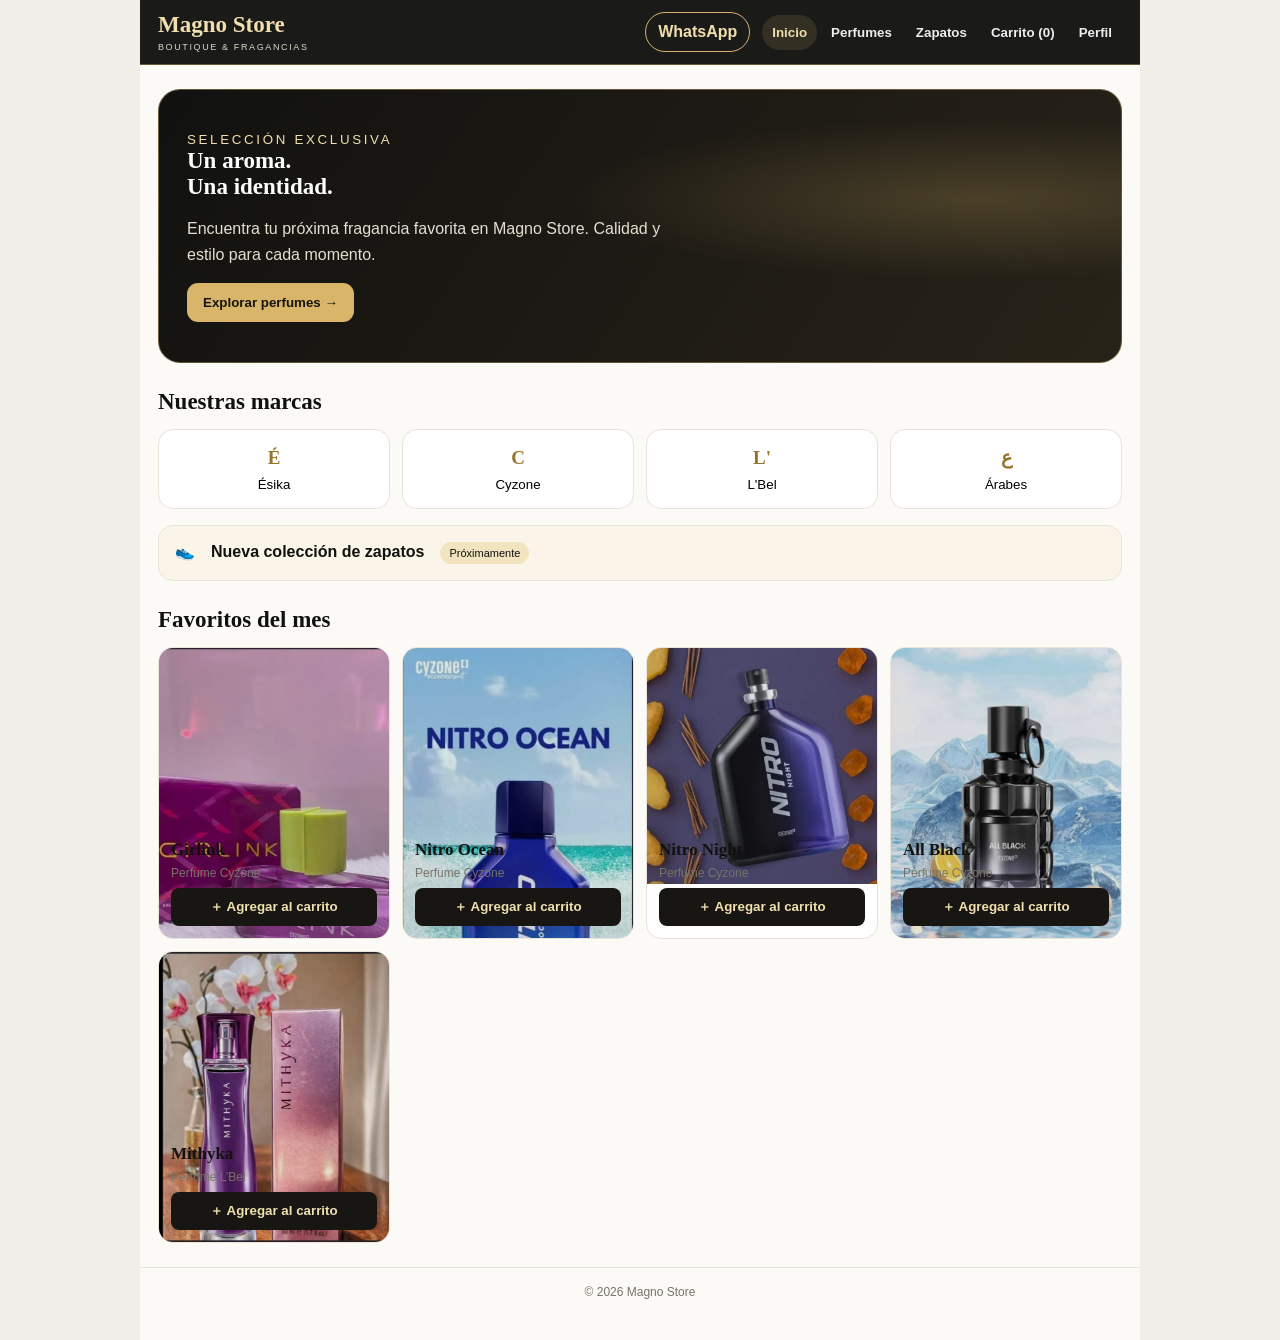
==== commit c752dd97: "Keep perfume names outside and below every image" ====
--- a/index.html
+++ b/index.html
@@ -1,19 +1,19 @@
 <!doctype html>
 <html lang="es">
 <head>
-<meta charset="utf-8">
-<meta name="viewport" content="width=device-width, initial-scale=1, viewport-fit=cover">
-<meta name="theme-color" content="#11110f">
-<meta name="apple-mobile-web-app-capable" content="yes">
-<meta name="apple-mobile-web-app-status-bar-style" content="black-translucent">
-<meta name="apple-mobile-web-app-title" content="Magno Store">
-<title>Magno Store | Boutique &amp; Fragancias</title>
-<link rel="manifest" href="./manifest.json">
-<link rel="icon" href="./logo.png" type="image/png">
-<link rel="apple-touch-icon" href="./logo.png">
-<style>
-:root{color-scheme:light;--ink:#11110f;--gold:#d8b568;--gold-light:#f1dfae;--paper:#fbfaf7;--muted:#77736a;--line:#e9e4d8}*{box-sizing:border-box}body{margin:0;background:#f0eee8;color:var(--ink);font-family:Arial,sans-serif}.app{max-width:1000px;min-height:100vh;margin:auto;background:var(--paper);padding-bottom:24px}.header{position:sticky;top:0;z-index:5;background:#11110ff5;color:white;border-bottom:1px solid #d8b56866}.header-inner{max-width:1000px;margin:auto;padding:12px 18px;display:flex;align-items:center;gap:12px;flex-wrap:wrap}.brand{margin-right:auto}.brand h1{font:700 23px Georgia,serif;color:var(--gold-light);margin:0}.brand p{margin:4px 0 0;font-size:9px;letter-spacing:.18em;text-transform:uppercase;color:#ded8ca}.nav{display:flex;gap:4px;overflow:auto}.nav button{white-space:nowrap;border:0;border-radius:20px;background:transparent;color:#eee;padding:10px;cursor:pointer;font-weight:700}.nav button.active{color:var(--gold-light);background:#d8b56822}.actions{display:flex;gap:8px}.support,.install-app{border:1px solid var(--gold);border-radius:22px;padding:10px 12px;background:transparent;color:var(--gold-light);font-weight:800;text-decoration:none;white-space:nowrap;cursor:pointer}.install-app{display:none}.install-app.show{display:inline-block}main{padding:24px 18px}.view{display:none}.view.active{display:block}.hero{padding:40px 28px;border:1px solid #d8b56866;border-radius:22px;background:radial-gradient(ellipse at 85% 40%,#d8b56838,transparent 35%),linear-gradient(125deg,#11110f,#282319);color:white}.hero small{color:var(--gold-light);letter-spacing:.2em;text-transform:uppercase}.hero h2{font:700 clamp(36px,7vw,58px)/1.08 Georgia,serif;margin:14px 0}.hero p{max-width:500px;line-height:1.6;color:#e5dfd1}.gold-btn{display:inline-block;border:0;border-radius:11px;padding:12px 16px;background:var(--gold);color:#17140d;font-weight:800;text-decoration:none;cursor:pointer}.section-head{display:flex;align-items:center;justify-content:space-between;margin:26px 0 14px}.section-head h2,.view h2{font:700 23px Georgia,serif;margin:0}.brand-grid,.products{display:grid;grid-template-columns:repeat(4,minmax(0,1fr));gap:12px}.brand-card,.product,.panel{background:white;border:1px solid var(--line);border-radius:15px}.brand-card{padding:16px;text-align:center;cursor:pointer}.brand-card b{display:block;color:#96742a;font:700 19px Georgia;margin-bottom:8px}.shoe{margin-top:16px;padding:16px;border:1px solid var(--line);border-radius:15px;background:#faf5e8;cursor:pointer}.search{width:100%;margin:12px 0;padding:13px;border:1px solid var(--line);border-radius:11px;font-size:15px}.filters{display:flex;gap:8px;overflow:auto;margin:8px 0}.filter{border:1px solid var(--line);border-radius:20px;background:white;padding:9px 13px;white-space:nowrap;cursor:pointer}.filter.active{background:#171612;color:var(--gold-light)}.product{overflow:hidden}.product-art{height:180px;background:#f2ecdc;display:grid;place-items:center;cursor:zoom-in}.product-art img{width:100%;height:100%;object-fit:contain}.product-info{display:flex;flex-direction:column;padding:12px}.product-info h3{font:700 17px Georgia,serif;margin:0 0 6px;min-height:21px}.product-info p{color:var(--muted);font-size:12px;margin:0 0 8px}.product-info strong{display:block;margin:8px 0}.product-info button{width:100%;border:0;border-radius:8px;background:#171612;color:var(--gold-light);padding:10px;cursor:pointer;font-weight:700}.panel{padding:18px;margin:14px 0}.empty{padding:22px;text-align:center;border:1px solid var(--line);border-radius:14px;background:white}.cart-row{display:flex;align-items:center;justify-content:space-between;gap:12px;padding:12px;margin:9px 0;background:white;border:1px solid var(--line);border-radius:13px}.qty button{padding:6px 10px;cursor:pointer}.badge{display:inline-block;background:#f1e4be;border-radius:20px;padding:5px 9px;font-size:11px}.toast{position:fixed;bottom:18px;left:50%;transform:translateX(-50%);background:#171612;color:white;padding:12px 17px;border-radius:30px;display:none;z-index:10}.toast.show{display:block}footer{text-align:center;border-top:1px solid var(--line);padding:17px;color:var(--muted);font-size:12px}.modal{position:fixed;inset:0;z-index:20;background:#000d;display:none;align-items:center;justify-content:center;padding:20px}.modal.open{display:flex}.modal img{max-width:min(92vw,680px);max-height:82vh;object-fit:contain;background:white;border-radius:12px}.modal-close{position:absolute;top:18px;right:18px;border:0;border-radius:50%;width:42px;height:42px;font-size:24px;cursor:pointer}.ios-tip{display:none;margin:10px 18px;padding:10px;border:1px solid var(--gold);border-radius:10px;text-align:center;background:#fff7df;font-size:13px}.ios-tip.show{display:block}@media(max-width:700px){.header-inner{padding:10px 12px}.nav{order:3;flex-basis:100%}.nav button{padding:8px}.support{display:none}.install-app{padding:8px 10px;font-size:12px}main{padding:16px 13px}.hero{padding:30px 20px}.brand-grid{grid-template-columns:repeat(4,1fr);gap:7px}.brand-card{padding:12px 4px;font-size:11px}.products{grid-template-columns:repeat(2,minmax(0,1fr));gap:9px}.product-art{height:150px}.product-info{padding:10px}.product-info h3{font-size:15px}}
-</style>
+  <meta charset="utf-8">
+  <meta name="viewport" content="width=device-width, initial-scale=1, viewport-fit=cover">
+  <meta name="theme-color" content="#11110f">
+  <meta name="apple-mobile-web-app-capable" content="yes">
+  <meta name="apple-mobile-web-app-status-bar-style" content="black-translucent">
+  <meta name="apple-mobile-web-app-title" content="Magno Store">
+  <title>Magno Store | Boutique &amp; Fragancias</title>
+  <link rel="manifest" href="./manifest.json">
+  <link rel="icon" href="./logo.png" type="image/png">
+  <link rel="apple-touch-icon" href="./logo.png">
+  <style>
+    :root{color-scheme:light;--ink:#11110f;--gold:#d8b568;--gold-light:#f1dfae;--paper:#fbfaf7;--muted:#77736a;--line:#e9e4d8}*{box-sizing:border-box}body{margin:0;background:#f0eee8;color:var(--ink);font-family:Arial,sans-serif}.app{max-width:1000px;min-height:100vh;margin:auto;background:var(--paper);padding-bottom:24px}.header{position:sticky;top:0;z-index:5;background:#11110ff5;color:white;border-bottom:1px solid #d8b56866}.header-inner{max-width:1000px;margin:auto;padding:12px 18px;display:flex;align-items:center;gap:12px;flex-wrap:wrap}.brand{margin-right:auto}.brand h1{font:700 23px Georgia,serif;color:var(--gold-light);margin:0}.brand p{margin:4px 0 0;font-size:9px;letter-spacing:.18em;text-transform:uppercase;color:#ded8ca}.nav{display:flex;gap:4px;overflow:auto}.nav button{white-space:nowrap;border:0;border-radius:20px;background:transparent;color:#eee;padding:10px;cursor:pointer;font-weight:700}.nav button.active{color:var(--gold-light);background:#d8b56822}.actions{display:flex;gap:8px}.support,.install-app{border:1px solid var(--gold);border-radius:22px;padding:10px 12px;background:transparent;color:var(--gold-light);font-weight:800;text-decoration:none;white-space:nowrap;cursor:pointer}.install-app{display:none}.install-app.show{display:inline-block}main{padding:24px 18px}.view{display:none}.view.active{display:block}.hero{padding:40px 28px;border:1px solid #d8b56866;border-radius:22px;background:radial-gradient(ellipse at 85% 40%,#d8b56838,transparent 35%),linear-gradient(125deg,#11110f,#282319);color:white}.hero small{color:var(--gold-light);letter-spacing:.2em;text-transform:uppercase}.hero h2{font:700 clamp(36px,7vw,58px)/1.08 Georgia,serif;margin:14px 0}.hero p{max-width:500px;line-height:1.6;color:#e5dfd1}.gold-btn{display:inline-block;border:0;border-radius:11px;padding:12px 16px;background:var(--gold);color:#17140d;font-weight:800;text-decoration:none;cursor:pointer}.section-head{display:flex;align-items:center;justify-content:space-between;margin:26px 0 14px}.section-head h2,.view h2{font:700 23px Georgia,serif;margin:0}.brand-grid,.products{display:grid;grid-template-columns:repeat(4,minmax(0,1fr));gap:12px}.brand-card,.product,.panel{background:white;border:1px solid var(--line);border-radius:15px}.brand-card{padding:16px;text-align:center;cursor:pointer}.brand-card b{display:block;color:#96742a;font:700 19px Georgia;margin-bottom:8px}.shoe{margin-top:16px;padding:16px;border:1px solid var(--line);border-radius:15px;background:#faf5e8;cursor:pointer}.search{width:100%;margin:12px 0;padding:13px;border:1px solid var(--line);border-radius:11px;font-size:15px}.filters{display:flex;gap:8px;overflow:auto;margin:8px 0}.filter{border:1px solid var(--line);border-radius:20px;background:white;padding:9px 13px;white-space:nowrap;cursor:pointer}.filter.active{background:#171612;color:var(--gold-light)}.product{overflow:hidden}.product-art{height:180px;background:#f2ecdc;display:grid;place-items:center;cursor:zoom-in}.product-art img{width:100%;height:100%;object-fit:contain}.product-info{display:flex;flex-direction:column;padding:12px}.product-info h3{display:block;font:700 17px Georgia,serif;margin:0 0 6px}.product-info p{display:block;color:var(--muted);font-size:12px;margin:0 0 8px}.product-info strong{display:block;margin:8px 0}.product-info button{width:100%;border:0;border-radius:8px;background:#171612;color:var(--gold-light);padding:10px;cursor:pointer;font-weight:700}.panel{padding:18px;margin:14px 0}.empty{padding:22px;text-align:center;border:1px solid var(--line);border-radius:14px;background:white}.cart-row{display:flex;align-items:center;justify-content:space-between;gap:12px;padding:12px;margin:9px 0;background:white;border:1px solid var(--line);border-radius:13px}.qty button{padding:6px 10px;cursor:pointer}.badge{display:inline-block;background:#f1e4be;border-radius:20px;padding:5px 9px;font-size:11px}.toast{position:fixed;bottom:18px;left:50%;transform:translateX(-50%);background:#171612;color:white;padding:12px 17px;border-radius:30px;display:none;z-index:10}.toast.show{display:block}footer{text-align:center;border-top:1px solid var(--line);padding:17px;color:var(--muted);font-size:12px}.modal{position:fixed;inset:0;z-index:20;background:#000d;display:none;align-items:center;justify-content:center;padding:20px}.modal.open{display:flex}.modal img{max-width:min(92vw,680px);max-height:82vh;object-fit:contain;background:white;border-radius:12px}.modal-close{position:absolute;top:18px;right:18px;border:0;border-radius:50%;width:42px;height:42px;font-size:24px;cursor:pointer}.ios-tip{display:none;margin:10px 18px;padding:10px;border:1px solid var(--gold);border-radius:10px;text-align:center;background:#fff7df;font-size:13px}.ios-tip.show{display:block}@media(max-width:700px){.header-inner{padding:10px 12px}.nav{order:3;flex-basis:100%}.nav button{padding:8px}.support{display:none}.install-app{padding:8px 10px;font-size:12px}main{padding:16px 13px}.hero{padding:30px 20px}.brand-grid{grid-template-columns:repeat(4,1fr);gap:7px}.brand-card{padding:12px 4px;font-size:11px}.products{grid-template-columns:repeat(2,minmax(0,1fr));gap:9px}.product-art{height:150px}.product-info{padding:10px}.product-info h3{font-size:15px}}
+  </style>
 </head>
 <body>
 <div class="app">
@@ -28,13 +28,11 @@
 </main><footer>© <span id="year"></span> Magno Store</footer></div>
 <div class="toast" id="toast" role="status"></div><div class="modal" id="image-modal" role="dialog" aria-modal="true"><button class="modal-close" id="modal-close" type="button">×</button><img id="modal-image" alt=""></div>
 <script>
-const products=[{id:1,n:'Girlink',b:'Cyzone',d:'Perfume Cyzone',img:'cyzone girlink.png',f:1},{id:2,n:'Nitro Ocean',b:'Cyzone',d:'Perfume Cyzone',img:'cyzone nitro ocean.png',f:1},{id:3,n:'Nitro Night',b:'Cyzone',d:'Perfume Cyzone',img:'cyzone nitro night.png',f:1},{id:4,n:'All Black',b:'Cyzone',d:'Perfume Cyzone',img:'cyzone  all black.png',f:1},{id:5,n:'Nitro',b:'Cyzone',d:'Perfume Cyzone',img:'cyzone nitro.png'},{id:6,n:'Dancing',b:'Cyzone',d:'Perfume Cyzone',img:'cyzone dancing.png'},{id:7,n:'Mystic Star',b:'Cyzone',d:'Perfume Cyzone',img:'cyzone mystic star.png'},{id:8,n:'Mithyka',b:'L’Bel',d:'Perfume L’Bel',img:"l'bel mithyka.png",f:1}];let selected='Todas';let cart=JSON.parse(localStorage.getItem('magno-cart')||'[]');let orders=JSON.parse(localStorage.getItem('magno-orders')||'[]');
+const products=[{id:1,n:'Girlink',b:'Cyzone',d:'Perfume Cyzone',img:'cyzone girlink.png',f:1},{id:2,n:'Nitro Ocean',b:'Cyzone',d:'Perfume Cyzone',img:'cyzone nitro ocean.png',f:1},{id:3,n:'Nitro Night',b:'Cyzone',d:'Perfume Cyzone',img:'cyzone nitro night.png',f:1},{id:4,n:'All Black',b:'Cyzone',d:'Perfume Cyzone',img:'cyzone  all black.png',f:1},{id:5,n:'Nitro',b:'Cyzone',d:'Perfume Cyzone',img:'cyzone nitro.png'},{id:6,n:'Dancing',b:'Cyzone',d:'Perfume Cyzone',img:'cyzone dancing.png'},{id:7,n:'Mystic Star',b:'Cyzone',d:'Perfume Cyzone',img:'cyzone mystic star.png'},{id:8,n:'Mithyka',b:'L’Bel',d:'Perfume L’Bel',img:"l'bel mithyka.png",f:1}];let selected='Todas';let cart=JSON.parse(localStorage.getItem('magno-cart')||'[]');
 function card(p){const src=encodeURI(p.img);return `<article class="product"><div class="product-art" data-image="${p.id}"><img src="${src}" alt="${p.n}" loading="lazy"></div><div class="product-info"><h3>${p.n}</h3><p>${p.d}</p><button type="button" data-add="${p.id}">＋ Agregar al carrito</button></div></article>`}
 function render(){const q=(document.getElementById('search').value||'').toLowerCase();const found=products.filter(p=>(selected==='Todas'||p.b===selected)&&`${p.n} ${p.b} ${p.d}`.toLowerCase().includes(q));document.getElementById('products').innerHTML=found.length?found.map(card).join(''):'<div class="empty">No hay resultados.</div>';document.getElementById('results').textContent=`${found.length} fragancias`;document.getElementById('featured').innerHTML=products.filter(p=>p.f).map(card).join('')}
 function tab(name){document.querySelectorAll('.view').forEach(v=>v.classList.toggle('active',v.id==='view-'+name));document.querySelectorAll('.nav button').forEach(b=>b.classList.toggle('active',b.dataset.tab===name));if(name==='carrito')drawCart();scrollTo(0,0)}function brand(name){selected=name;document.querySelectorAll('.filter').forEach(b=>b.classList.toggle('active',b.dataset.filter===name));tab('perfumes');render()}
-function persist(){localStorage.setItem('magno-cart',JSON.stringify(cart));localStorage.setItem('magno-orders',JSON.stringify(orders))}function add(id){const p=products.find(x=>x.id===id),old=cart.find(x=>x.id===id);if(old)old.q++;else cart.push({...p,q:1});persist();drawCart();toast(`${p.n} agregado al carrito`)}function change(id,d){const x=cart.find(y=>y.id===id);if(x)x.q+=d;cart=cart.filter(x=>x.q>0);persist();drawCart()}
-function drawCart(){const count=cart.reduce((s,x)=>s+x.q,0);document.getElementById('cart-count').textContent=count;document.getElementById('cart-empty').hidden=!!count;document.getElementById('summary').hidden=!count;document.getElementById('cart-items').innerHTML=cart.map(x=>`<div class="cart-row"><span>${x.n}</span><div class="qty"><button data-change="${x.id}" data-delta="-1">−</button> ${x.q} <button data-change="${x.id}" data-delta="1">＋</button></div></div>`).join('')}
-function checkout(){if(!cart.length)return;const lines=cart.map(x=>`${x.q}x ${x.n}`).join('\n');window.open('https://wa.me/584142607437?text='+encodeURIComponent(`Hola Magno Store, quiero hacer este pedido:\n${lines}\nPor favor confirmen el precio.`),'_blank')}
-function toast(text){const e=document.getElementById('toast');e.textContent=text;e.classList.add('show');setTimeout(()=>e.classList.remove('show'),2500)}function openModal(src,name){document.getElementById('modal-image').src=src;document.getElementById('modal-image').alt=name;document.getElementById('image-modal').classList.add('open')}function closeModal(){document.getElementById('image-modal').classList.remove('open')}
+function persist(){localStorage.setItem('magno-cart',JSON.stringify(cart))}function add(id){const p=products.find(x=>x.id===id),old=cart.find(x=>x.id===id);if(old)old.q++;else cart.push({...p,q:1});persist();drawCart();toast(`${p.n} agregado al carrito`)}function change(id,d){const x=cart.find(y=>y.id===id);if(x)x.q+=d;cart=cart.filter(x=>x.q>0);persist();drawCart()}function drawCart(){const count=cart.reduce((s,x)=>s+x.q,0);document.getElementById('cart-count').textContent=count;document.getElementById('cart-empty').hidden=!!count;document.getElementById('summary').hidden=!count;document.getElementById('cart-items').innerHTML=cart.map(x=>`<div class="cart-row"><span>${x.n}</span><div class="qty"><button data-change="${x.id}" data-delta="-1">−</button> ${x.q} <button data-change="${x.id}" data-delta="1">＋</button></div></div>`).join('')}
+function checkout(){if(!cart.length)return;const lines=cart.map(x=>`${x.q}x ${x.n}`).join('\n');window.open('https://wa.me/584142607437?text='+encodeURIComponent(`Hola Magno Store, quiero hacer este pedido:\n${lines}\nPor favor confirmen el precio.`),'_blank')}function toast(text){const e=document.getElementById('toast');e.textContent=text;e.classList.add('show');setTimeout(()=>e.classList.remove('show'),2500)}function openModal(src,name){document.getElementById('modal-image').src=src;document.getElementById('modal-image').alt=name;document.getElementById('image-modal').classList.add('open')}function closeModal(){document.getElementById('image-modal').classList.remove('open')}
 document.addEventListener('click',e=>{const b=e.target.closest('button');if(b&&b.dataset.tab)tab(b.dataset.tab);if(b&&b.dataset.go)tab(b.dataset.go);if(b&&b.dataset.brand)brand(b.dataset.brand);if(b&&b.dataset.filter)brand(b.dataset.filter);if(b&&b.dataset.add)add(Number(b.dataset.add));if(b&&b.dataset.change)change(Number(b.dataset.change),Number(b.dataset.delta));if(b&&b.id==='clear-cart'){cart=[];persist();drawCart()}if(b&&b.id==='checkout')checkout();if(b&&b.id==='modal-close')closeModal();const art=e.target.closest('[data-image]');if(art){const p=products.find(x=>x.id===Number(art.dataset.image));openModal(encodeURI(p.img),p.n)}});document.getElementById('search').addEventListener('input',render);document.getElementById('year').textContent=new Date().getFullYear();document.getElementById('image-modal').addEventListener('click',e=>{if(e.target.id==='image-modal')closeModal()});document.addEventListener('keydown',e=>{if(e.key==='Escape')closeModal()});let deferredPrompt=null;const installButton=document.getElementById('install-app');window.addEventListener('beforeinstallprompt',e=>{e.preventDefault();deferredPrompt=e;installButton.classList.add('show')});installButton.addEventListener('click',async()=>{if(deferredPrompt){deferredPrompt.prompt();await deferredPrompt.userChoice;deferredPrompt=null;installButton.classList.remove('show')}else if(/iPhone|iPad|iPod/.test(navigator.userAgent)&&!navigator.standalone)document.getElementById('ios-tip').classList.add('show')});if(/iPhone|iPad|iPod/.test(navigator.userAgent)&&!navigator.standalone)installButton.classList.add('show');render();drawCart();if('serviceWorker'in navigator&&location.protocol!=='file:')addEventListener('load',()=>navigator.serviceWorker.register('./sw.js').catch(console.error));
 </script></body></html>
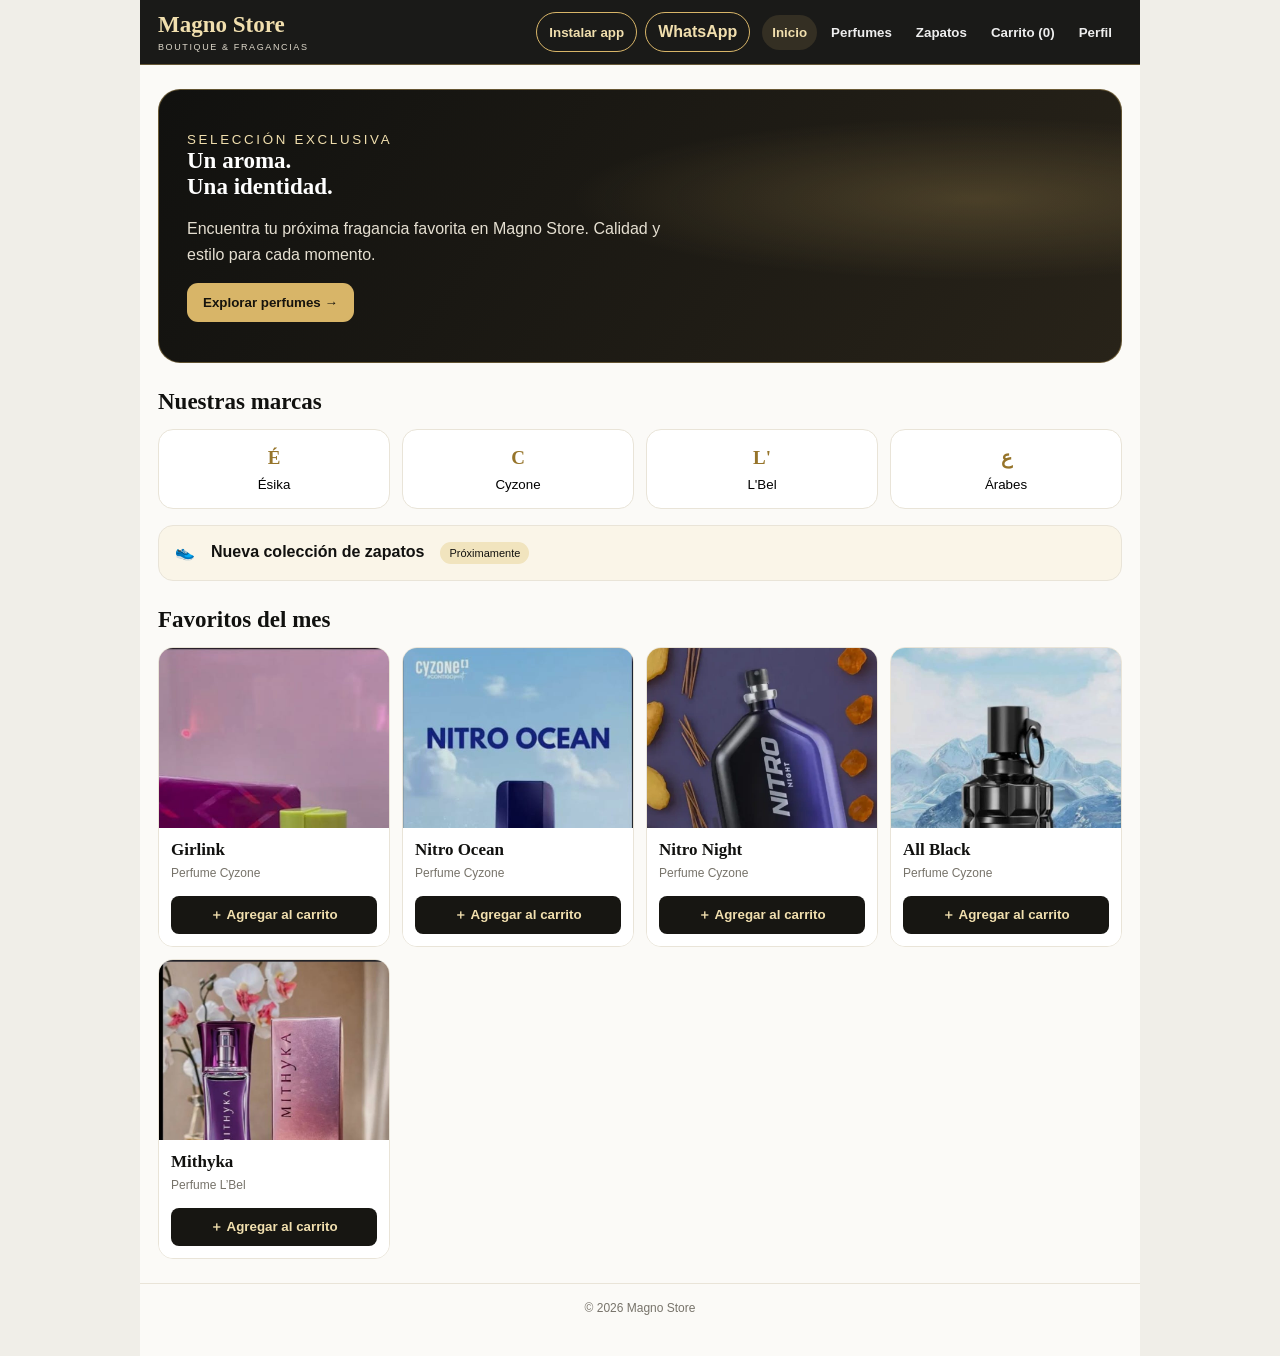
==== commit e389678b: "Fix product card image and content layout; restore install button" ====
--- a/index.html
+++ b/index.html
@@ -12,7 +12,15 @@
   <link rel="icon" href="./logo.png" type="image/png">
   <link rel="apple-touch-icon" href="./logo.png">
   <style>
-    :root{color-scheme:light;--ink:#11110f;--gold:#d8b568;--gold-light:#f1dfae;--paper:#fbfaf7;--muted:#77736a;--line:#e9e4d8}*{box-sizing:border-box}body{margin:0;background:#f0eee8;color:var(--ink);font-family:Arial,sans-serif}.app{max-width:1000px;min-height:100vh;margin:auto;background:var(--paper);padding-bottom:24px}.header{position:sticky;top:0;z-index:5;background:#11110ff5;color:white;border-bottom:1px solid #d8b56866}.header-inner{max-width:1000px;margin:auto;padding:12px 18px;display:flex;align-items:center;gap:12px;flex-wrap:wrap}.brand{margin-right:auto}.brand h1{font:700 23px Georgia,serif;color:var(--gold-light);margin:0}.brand p{margin:4px 0 0;font-size:9px;letter-spacing:.18em;text-transform:uppercase;color:#ded8ca}.nav{display:flex;gap:4px;overflow:auto}.nav button{white-space:nowrap;border:0;border-radius:20px;background:transparent;color:#eee;padding:10px;cursor:pointer;font-weight:700}.nav button.active{color:var(--gold-light);background:#d8b56822}.actions{display:flex;gap:8px}.support,.install-app{border:1px solid var(--gold);border-radius:22px;padding:10px 12px;background:transparent;color:var(--gold-light);font-weight:800;text-decoration:none;white-space:nowrap;cursor:pointer}.install-app{display:none}.install-app.show{display:inline-block}main{padding:24px 18px}.view{display:none}.view.active{display:block}.hero{padding:40px 28px;border:1px solid #d8b56866;border-radius:22px;background:radial-gradient(ellipse at 85% 40%,#d8b56838,transparent 35%),linear-gradient(125deg,#11110f,#282319);color:white}.hero small{color:var(--gold-light);letter-spacing:.2em;text-transform:uppercase}.hero h2{font:700 clamp(36px,7vw,58px)/1.08 Georgia,serif;margin:14px 0}.hero p{max-width:500px;line-height:1.6;color:#e5dfd1}.gold-btn{display:inline-block;border:0;border-radius:11px;padding:12px 16px;background:var(--gold);color:#17140d;font-weight:800;text-decoration:none;cursor:pointer}.section-head{display:flex;align-items:center;justify-content:space-between;margin:26px 0 14px}.section-head h2,.view h2{font:700 23px Georgia,serif;margin:0}.brand-grid,.products{display:grid;grid-template-columns:repeat(4,minmax(0,1fr));gap:12px}.brand-card,.product,.panel{background:white;border:1px solid var(--line);border-radius:15px}.brand-card{padding:16px;text-align:center;cursor:pointer}.brand-card b{display:block;color:#96742a;font:700 19px Georgia;margin-bottom:8px}.shoe{margin-top:16px;padding:16px;border:1px solid var(--line);border-radius:15px;background:#faf5e8;cursor:pointer}.search{width:100%;margin:12px 0;padding:13px;border:1px solid var(--line);border-radius:11px;font-size:15px}.filters{display:flex;gap:8px;overflow:auto;margin:8px 0}.filter{border:1px solid var(--line);border-radius:20px;background:white;padding:9px 13px;white-space:nowrap;cursor:pointer}.filter.active{background:#171612;color:var(--gold-light)}.product{overflow:hidden}.product-art{height:180px;background:#f2ecdc;display:grid;place-items:center;cursor:zoom-in}.product-art img{width:100%;height:100%;object-fit:contain}.product-info{display:flex;flex-direction:column;padding:12px}.product-info h3{display:block;font:700 17px Georgia,serif;margin:0 0 6px}.product-info p{display:block;color:var(--muted);font-size:12px;margin:0 0 8px}.product-info strong{display:block;margin:8px 0}.product-info button{width:100%;border:0;border-radius:8px;background:#171612;color:var(--gold-light);padding:10px;cursor:pointer;font-weight:700}.panel{padding:18px;margin:14px 0}.empty{padding:22px;text-align:center;border:1px solid var(--line);border-radius:14px;background:white}.cart-row{display:flex;align-items:center;justify-content:space-between;gap:12px;padding:12px;margin:9px 0;background:white;border:1px solid var(--line);border-radius:13px}.qty button{padding:6px 10px;cursor:pointer}.badge{display:inline-block;background:#f1e4be;border-radius:20px;padding:5px 9px;font-size:11px}.toast{position:fixed;bottom:18px;left:50%;transform:translateX(-50%);background:#171612;color:white;padding:12px 17px;border-radius:30px;display:none;z-index:10}.toast.show{display:block}footer{text-align:center;border-top:1px solid var(--line);padding:17px;color:var(--muted);font-size:12px}.modal{position:fixed;inset:0;z-index:20;background:#000d;display:none;align-items:center;justify-content:center;padding:20px}.modal.open{display:flex}.modal img{max-width:min(92vw,680px);max-height:82vh;object-fit:contain;background:white;border-radius:12px}.modal-close{position:absolute;top:18px;right:18px;border:0;border-radius:50%;width:42px;height:42px;font-size:24px;cursor:pointer}.ios-tip{display:none;margin:10px 18px;padding:10px;border:1px solid var(--gold);border-radius:10px;text-align:center;background:#fff7df;font-size:13px}.ios-tip.show{display:block}@media(max-width:700px){.header-inner{padding:10px 12px}.nav{order:3;flex-basis:100%}.nav button{padding:8px}.support{display:none}.install-app{padding:8px 10px;font-size:12px}main{padding:16px 13px}.hero{padding:30px 20px}.brand-grid{grid-template-columns:repeat(4,1fr);gap:7px}.brand-card{padding:12px 4px;font-size:11px}.products{grid-template-columns:repeat(2,minmax(0,1fr));gap:9px}.product-art{height:150px}.product-info{padding:10px}.product-info h3{font-size:15px}}
+    :root{color-scheme:light;--ink:#11110f;--gold:#d8b568;--gold-light:#f1dfae;--paper:#fbfaf7;--muted:#77736a;--line:#e9e4d8}*{box-sizing:border-box}body{margin:0;background:#f0eee8;color:var(--ink);font-family:Arial,sans-serif}.app{max-width:1000px;min-height:100vh;margin:auto;background:var(--paper);padding-bottom:24px}.header{position:sticky;top:0;z-index:5;background:#11110ff5;color:white;border-bottom:1px solid #d8b56866}.header-inner{max-width:1000px;margin:auto;padding:12px 18px;display:flex;align-items:center;gap:12px;flex-wrap:wrap}.brand{margin-right:auto}.brand h1{font:700 23px Georgia,serif;color:var(--gold-light);margin:0}.brand p{margin:4px 0 0;font-size:9px;letter-spacing:.18em;text-transform:uppercase;color:#ded8ca}.nav{display:flex;gap:4px;overflow:auto}.nav button{white-space:nowrap;border:0;border-radius:20px;background:transparent;color:#eee;padding:10px;cursor:pointer;font-weight:700}.nav button.active{color:var(--gold-light);background:#d8b56822}.actions{display:flex;gap:8px}.support,.install-app{border:1px solid var(--gold);border-radius:22px;padding:10px 12px;background:transparent;color:var(--gold-light);font-weight:800;text-decoration:none;white-space:nowrap;cursor:pointer}.install-app{display:inline-block}.install-app.show{display:inline-block}main{padding:24px 18px}.view{display:none}.view.active{display:block}.hero{padding:40px 28px;border:1px solid #d8b56866;border-radius:22px;background:radial-gradient(ellipse at 85% 40%,#d8b56838,transparent 35%),linear-gradient(125deg,#11110f,#282319);color:white}.hero small{color:var(--gold-light);letter-spacing:.2em;text-transform:uppercase}.hero h2{font:700 clamp(36px,7vw,58px)/1.08 Georgia,serif;margin:14px 0}.hero p{max-width:500px;line-height:1.6;color:#e5dfd1}.gold-btn{display:inline-block;border:0;border-radius:11px;padding:12px 16px;background:var(--gold);color:#17140d;font-weight:800;text-decoration:none;cursor:pointer}.section-head{display:flex;align-items:center;justify-content:space-between;margin:26px 0 14px}.section-head h2,.view h2{font:700 23px Georgia,serif;margin:0}.brand-grid,.products{display:grid;grid-template-columns:repeat(4,minmax(0,1fr));gap:12px}.brand-card,.product,.panel{background:white;border:1px solid var(--line);border-radius:15px}.brand-card{padding:16px;text-align:center;cursor:pointer}.brand-card b{display:block;color:#96742a;font:700 19px Georgia;margin-bottom:8px}.shoe{margin-top:16px;padding:16px;border:1px solid var(--line);border-radius:15px;background:#faf5e8;cursor:pointer}.search{width:100%;margin:12px 0;padding:13px;border:1px solid var(--line);border-radius:11px;font-size:15px}.filters{display:flex;gap:8px;overflow:auto;margin:8px 0}.filter{border:1px solid var(--line);border-radius:20px;background:white;padding:9px 13px;white-space:nowrap;cursor:pointer}.filter.active{background:#171612;color:var(--gold-light)}.product{overflow:hidden}.product-art{height:180px;background:#f2ecdc;display:grid;place-items:center;cursor:zoom-in}.product-art img{width:100%;height:100%;object-fit:contain}.product-info{display:flex;flex-direction:column;padding:12px}.product-info h3{display:block;font:700 17px Georgia,serif;margin:0 0 6px}.product-info p{display:block;color:var(--muted);font-size:12px;margin:0 0 8px}.product-info strong{display:block;margin:8px 0}.product-info button{width:100%;border:0;border-radius:8px;background:#171612;color:var(--gold-light);padding:10px;cursor:pointer;font-weight:700}.panel{padding:18px;margin:14px 0}.empty{padding:22px;text-align:center;border:1px solid var(--line);border-radius:14px;background:white}.cart-row{display:flex;align-items:center;justify-content:space-between;gap:12px;padding:12px;margin:9px 0;background:white;border:1px solid var(--line);border-radius:13px}.qty button{padding:6px 10px;cursor:pointer}.badge{display:inline-block;background:#f1e4be;border-radius:20px;padding:5px 9px;font-size:11px}.toast{position:fixed;bottom:18px;left:50%;transform:translateX(-50%);background:#171612;color:white;padding:12px 17px;border-radius:30px;display:none;z-index:10}.toast.show{display:block}footer{text-align:center;border-top:1px solid var(--line);padding:17px;color:var(--muted);font-size:12px}.modal{position:fixed;inset:0;z-index:20;background:#000d;display:none;align-items:center;justify-content:center;padding:20px}.modal.open{display:flex}.modal img{max-width:min(92vw,680px);max-height:82vh;object-fit:contain;background:white;border-radius:12px}.modal-close{position:absolute;top:18px;right:18px;border:0;border-radius:50%;width:42px;height:42px;font-size:24px;cursor:pointer}.ios-tip{display:none;margin:10px 18px;padding:10px;border:1px solid var(--gold);border-radius:10px;text-align:center;background:#fff7df;font-size:13px}.ios-tip.show{display:block}@media(max-width:700px){.header-inner{padding:10px 12px}.nav{order:3;flex-basis:100%}.nav button{padding:8px}.support{display:none}.install-app{padding:8px 10px;font-size:12px}main{padding:16px 13px}.hero{padding:30px 20px}.brand-grid{grid-template-columns:repeat(4,1fr);gap:7px}.brand-card{padding:12px 4px;font-size:11px}.products{grid-template-columns:repeat(2,minmax(0,1fr));gap:9px}.product-art{height:150px}.product-info{padding:10px}.product-info h3{font-size:15px}}
+    /* Keep every product image in its own area, with the name and action below it. */
+    .products .product{display:flex;flex-direction:column;min-width:0}
+    .products .product-art{position:relative;flex:0 0 180px;width:100%;overflow:hidden}
+    .products .product-art img{display:block;object-fit:contain}
+    .products .product-info{position:static;display:flex;flex:1 0 auto;flex-direction:column;background:#fff}
+    .products .product-info h3,.products .product-info p{position:static;transform:none}
+    .products .product-info button{position:static;margin-top:8px}
+    @media(max-width:700px){.products .product-art{flex-basis:150px}}
   </style>
 </head>
 <body>
